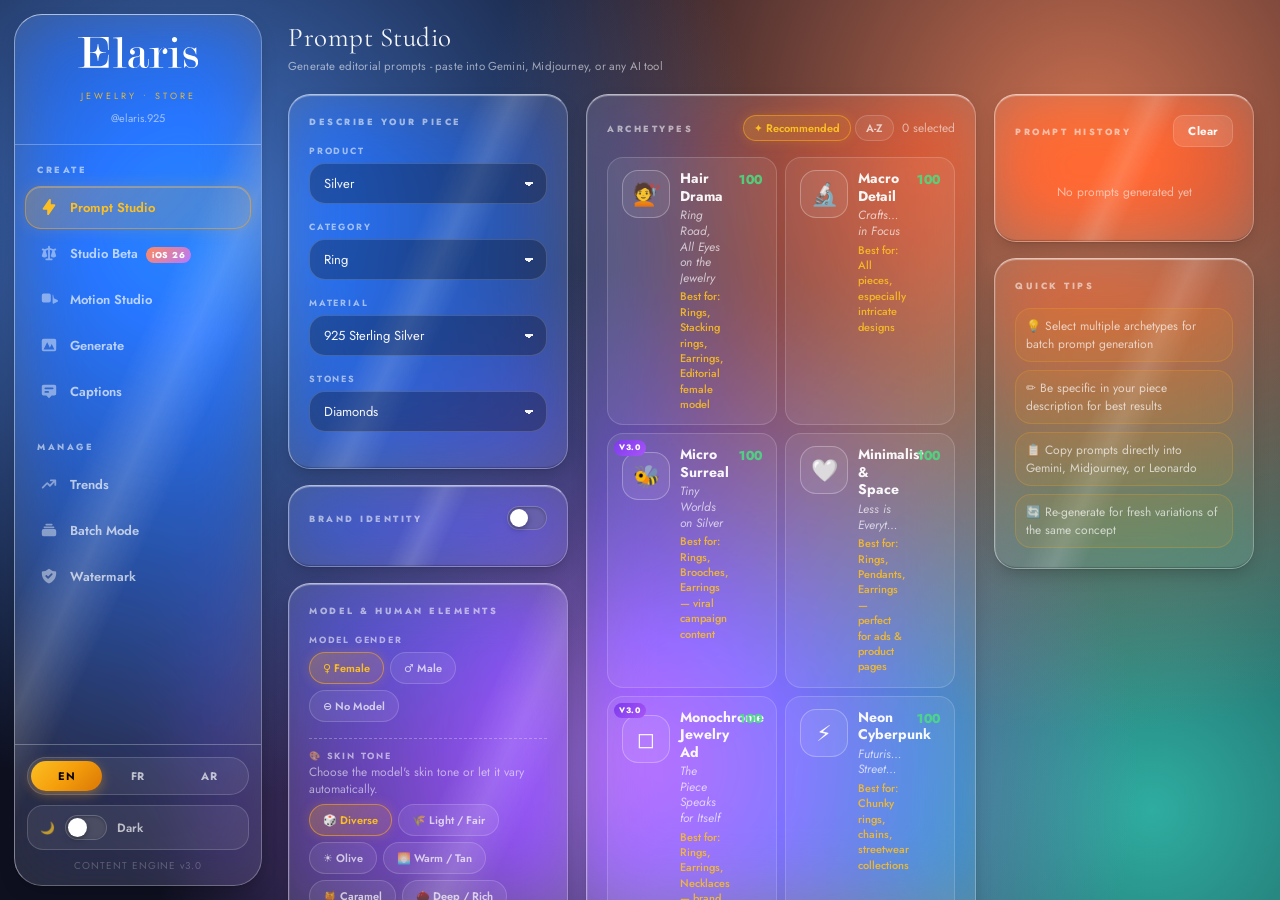
==== index.html @ e1d61c68 "Fix shadow bleed from the parked mobile drawer; tone down the lens Reported: with the mobile nav clo" ====
<!DOCTYPE html>
<html lang="en">
<head>
    <meta charset="UTF-8">
    <meta name="viewport" content="width=device-width, initial-scale=1.0">
    <title>Elaris Content Engine — @elaris.925</title>
    <meta name="description" content="Instagram content studio for Elaris Jewelry Store — transform raw photos into branded posts">
    <meta name="theme-color" content="#0e1020">
    <meta name="apple-mobile-web-app-capable" content="yes">
    <meta name="apple-mobile-web-app-status-bar-style" content="black-translucent">
    <meta name="apple-mobile-web-app-title" content="Elaris">
    <link rel="manifest" href="manifest.json">
    <link rel="icon" type="image/png" sizes="192x192" href="icons/icon-192.png">
    <link rel="apple-touch-icon" sizes="180x180" href="icons/icon-180.png">
    <link rel="preconnect" href="https://fonts.googleapis.com">
    <link rel="preconnect" href="https://fonts.gstatic.com" crossorigin>
    <link href="https://fonts.googleapis.com/css2?family=Cormorant+Garamond:ital,wght@0,300;0,400;0,500;1,300;1,400&family=Jost:wght@200;300;400;500&family=DM+Mono:wght@300;400&display=swap" rel="stylesheet">
    <link rel="stylesheet" href="css/styles.css?v=21">
    <link rel="stylesheet" href="css/beta.css?v=10">
    <link rel="stylesheet" href="css/ios26.css?v=11">
    <link rel="stylesheet" href="css/rtl.css?v=1">
</head>
<body>
    <!-- ═══ Background Ambience ═══ -->
    <div class="bg-ambience" aria-hidden="true">
        <div class="glow glow-1"></div>
        <div class="glow glow-2"></div>
    </div>

    <!-- Mobile hamburger -->
    <button id="mobile-menu-btn" class="mobile-menu-btn" aria-label="Open menu">
        <span></span><span></span><span></span>
    </button>
    <div id="sidebar-overlay" class="sidebar-overlay"></div>

    <!-- ═══ Sidebar Navigation ═══ -->
    <nav id="sidebar" class="sidebar">
        <div class="sidebar-brand">
            <div class="brand-name">

<img src="Elaris Jewelry Logo/Elaris Lite White.svg" class="brand-logo-img dark-mode-logo" alt="Elaris Logo">
<img src="Elaris Jewelry Logo/Elaris Lite Black.svg" class="brand-logo-img light-mode-logo" alt="Elaris Logo">

</div>
            <div class="brand-tagline">Jewelry • Store</div>
            <div class="brand-handle">@elaris.925</div>
        </div>

        <div class="i26-nav-scroll">
        <div class="nav-section">
            <span class="nav-section-label" data-i18n="nav_create">Create</span>
            <a href="#promptstudio" class="nav-item active" data-page="promptstudio">
                <svg class="nav-icon" viewBox="0 0 20 20" fill="currentColor"><path fill-rule="evenodd" d="M11.3 1.046A1 1 0 0112 2v5h4a1 1 0 01.82 1.573l-7 10A1 1 0 018 18v-5H4a1 1 0 01-.82-1.573l7-10a1 1 0 011.12-.38z" clip-rule="evenodd"/></svg>
                <span data-i18n="nav_promptstudio">Prompt Studio</span>
            </a>
            <a href="#promptstudiobeta" class="nav-item" data-page="promptstudiobeta" style="position:relative">
                <svg class="nav-icon" viewBox="0 0 20 20" fill="currentColor"><path fill-rule="evenodd" d="M10 2a1 1 0 011 1v1.323l3.954 1.582 1.599-.8a1 1 0 01.894 1.79l-1.233.616 1.738 5.42a1 1 0 01-.285 1.05A3.989 3.989 0 0115 15a3.989 3.989 0 01-2.667-1.019 1 1 0 01-.285-1.05l1.715-5.349L11 6.477V16h2a1 1 0 110 2H7a1 1 0 110-2h2V6.477L6.237 7.582l1.715 5.349a1 1 0 01-.285 1.05A3.989 3.989 0 015 15a3.989 3.989 0 01-2.667-1.019 1 1 0 01-.285-1.05l1.738-5.42-1.233-.617a1 1 0 01.894-1.788l1.599.799L9 4.323V3a1 1 0 011-1z" clip-rule="evenodd"/></svg>
                <span><span data-i18n="nav_promptstudiobeta">Studio Beta</span> <span style="font-size:8.5px;padding:2px 6px;border-radius:999px;background:linear-gradient(135deg,#ff8a5c,#b478ff);color:#fff;font-weight:800;letter-spacing:0.5px;margin-left:4px">iOS 26</span></span>
            </a>
            <a href="#motionstudio" class="nav-item" data-page="motionstudio">
                <svg class="nav-icon" viewBox="0 0 20 20" fill="currentColor"><path d="M2 6a2 2 0 012-2h6a2 2 0 012 2v6a2 2 0 01-2 2H4a2 2 0 01-2-2V6zm12.553-1.106A1 1 0 0014 5.882v8.236a1 1 0 001.447.894l4-2a1 1 0 000-1.789l-4-2.118z"/></svg>
                <span data-i18n="nav_motionstudio">Motion Studio</span>
            </a>
            <a href="#generate" class="nav-item" data-page="generate">
                <svg class="nav-icon" viewBox="0 0 20 20" fill="currentColor"><path d="M4 3a2 2 0 00-2 2v10a2 2 0 002 2h12a2 2 0 002-2V5a2 2 0 00-2-2H4zm12 12H4l4-8 3 6 2-4 3 6z"/></svg>
                <span data-i18n="nav_generate">Generate</span>
            </a>
            <a href="#captions" class="nav-item" data-page="captions">
                <svg class="nav-icon" viewBox="0 0 20 20" fill="currentColor"><path fill-rule="evenodd" d="M18 13V5a2 2 0 00-2-2H4a2 2 0 00-2 2v8a2 2 0 002 2h3l3 3 3-3h3a2 2 0 002-2zM5 7a1 1 0 011-1h8a1 1 0 110 2H6a1 1 0 01-1-1zm1 3a1 1 0 100 2h3a1 1 0 100-2H6z" clip-rule="evenodd"/></svg>
                <span data-i18n="nav_captions">Captions</span>
            </a>
        </div>

        <div class="nav-section">
            <span class="nav-section-label" data-i18n="nav_manage">Manage</span>
            <a href="#trends" class="nav-item" data-page="trends">
                <svg class="nav-icon" viewBox="0 0 20 20" fill="currentColor"><path fill-rule="evenodd" d="M12 7a1 1 0 110-2h5a1 1 0 011 1v5a1 1 0 11-2 0V8.414l-4.293 4.293a1 1 0 01-1.414 0L8 10.414l-4.293 4.293a1 1 0 01-1.414-1.414l5-5a1 1 0 011.414 0L11 10.586 14.586 7H12z" clip-rule="evenodd"/></svg>
                <span data-i18n="nav_trends">Trends</span>
            </a>
            <a href="#batch" class="nav-item" data-page="batch">
                <svg class="nav-icon" viewBox="0 0 20 20" fill="currentColor"><path d="M7 3a1 1 0 000 2h6a1 1 0 100-2H7zM4 7a1 1 0 011-1h10a1 1 0 110 2H5a1 1 0 01-1-1zm-2 4a2 2 0 012-2h12a2 2 0 012 2v4a2 2 0 01-2 2H4a2 2 0 01-2-2v-4z"/></svg>
                <span data-i18n="nav_batch">Batch Mode</span>
            </a>
            <a href="#watermark" class="nav-item" data-page="watermark">
                <svg class="nav-icon" viewBox="0 0 20 20" fill="currentColor"><path fill-rule="evenodd" d="M2.166 4.999A11.954 11.954 0 0010 1.944 11.954 11.954 0 0017.834 5c.11.65.166 1.32.166 2.001 0 5.225-3.34 9.67-8 11.317C5.34 16.67 2 12.225 2 7c0-.682.057-1.35.166-2.001zm11.541 3.708a1 1 0 00-1.414-1.414L9 10.586 7.707 9.293a1 1 0 00-1.414 1.414l2 2a1 1 0 001.414 0l4-4z" clip-rule="evenodd"/></svg>
                <span data-i18n="nav_watermark">Watermark</span>
            </a>
        </div>
        </div>

        <div class="nav-bottom">
            <div class="lang-switcher">
                <button class="lang-btn active" onclick="setLang('en', this)">EN</button>
                <button class="lang-btn" onclick="setLang('fr', this)">FR</button>
                <button class="lang-btn" onclick="setLang('ar', this)">AR</button>
            </div>
            <button class="theme-toggle" id="theme-toggle" aria-label="Toggle light/dark mode">
                <span id="theme-icon">🌙</span>
                <div class="theme-toggle-track"></div>
                <span id="theme-label" data-i18n="theme_dark">Dark</span>
            </button>
            <div style="text-align:center;opacity:0.25;font-size:10px;letter-spacing:1px;font-family:var(--font-label);margin-top:8px">
                CONTENT ENGINE v3.0
            </div>
        </div>
    </nav>

    <!-- ═══ Main Content ═══ -->
    <main id="main-content" class="main-content">
        <div id="page-container" class="page-container">
            <div class="page-loading">
                <div class="spinner"></div>
                <p data-i18n="app_loading">Loading…</p>
            </div>
        </div>
        <div id="generate" class="page" style="display:none;"></div>
    </main>

    <!-- ═══ Toast Container ═══ -->
    <div id="toast-container" class="toast-container"></div>

    <!-- ═══ Hidden file input ═══ -->
    <input type="file" id="file-input" accept="image/*" multiple style="display:none">

    <!-- ═══ Scripts ═══ -->
    <script src="js/i18n.js?v=11"></script>
    <script src="js/captions.js?v=4"></script>
    <script src="js/export.js?v=3"></script>
    <script src="js/prompt-studio.js?v=65"></script>
    <script src="js/prompt-studio-beta.js?v=16"></script>
    <script src="js/motion-studio.js?v=1"></script>
    <script src="js/generate.js?v=4"></script>
    <script src="js/watermark.js?v=3"></script>
    <script src="js/batch.js?v=1"></script>
    <script src="js/app.js?v=7"></script>

    <!-- PWA: Service Worker Registration + Install Prompt -->
    <script src="js/ios26.js?v=2"></script>
    <script src="js/pwa.js?v=1"></script>

    <style>
        @keyframes slideUp {
            from { opacity: 0; transform: translateX(-50%) translateY(30px); }
            to   { opacity: 1; transform: translateX(-50%) translateY(0); }
        }
    </style>
</body>
</html>
---- css/styles.css ----
/* ═══════════════════════════════════════════════════════════════
   Elaris Content Engine — Design System
   @elaris.925 • Heritage meets Modern Luxury
   ═══════════════════════════════════════════════════════════════ */

/* ── Brand Palette ─────────────────────────────────────────── */
:root {
    --elaris-light: #EEEEEE;
    --warm-sand: #EEE6D3;
    --elaris-black: #171717;
    --atlas-cedar: #36442D;
    --olive-mist: #59704A;
    --night-slate: #35394D;
    --sterling: #C0C0C0;
    --moroccan-bronze: #A67C52;

    --bg-primary: #0e0e0e;
    --bg-secondary: #1a1a1a;
    --bg-tertiary: #242424;
    --bg-card: rgba(26, 26, 26, 0.85);
    --bg-hover: rgba(255, 255, 255, 0.04);
    --bg-input: rgba(0, 0, 0, 0.4);

    --text-primary: #f0ece6;
    --text-secondary: #a8a29e;
    --text-muted: #6b6560;
    --text-accent: var(--moroccan-bronze);

    --accent: var(--moroccan-bronze);
    --accent-hover: #c4935f;
    --accent-subtle: rgba(166, 124, 82, 0.12);
    --accent-glow: rgba(166, 124, 82, 0.25);

    --success: #4ade80;
    --success-subtle: rgba(74, 222, 128, 0.1);
    --warning: #fbbf24;
    --danger: #f87171;

    --border: rgba(255, 255, 255, 0.06);
    --border-hover: rgba(255, 255, 255, 0.12);

    --radius-sm: 6px;
    --radius-md: 10px;
    --radius-lg: 14px;
    --radius-xl: 20px;

    --shadow-sm: 0 1px 3px rgba(0,0,0,0.5);
    --shadow-md: 0 8px 32px rgba(0,0,0,0.4);
    --shadow-lg: 0 20px 50px rgba(0,0,0,0.5);

    --font-display: 'Cormorant Garamond', Georgia, serif;
    --font-ui: 'Jost', system-ui, sans-serif;
    --font-mono: 'DM Mono', 'Courier New', monospace;
    --font-label: 'Jost', system-ui, sans-serif;
    --font-body: 'Jost', system-ui, sans-serif;

    --sidebar-w: 240px;
    --transition: 0.2s cubic-bezier(0.4, 0, 0.2, 1);
}

/* ── Light Mode ───────────────────────────────────────────── */
[data-theme="light"] {
    --bg-primary: #f5f2ee;
    --bg-secondary: #ffffff;
    --bg-tertiary: #ebe7e1;
    --bg-card: rgba(255, 255, 255, 0.92);
    --bg-hover: rgba(0, 0, 0, 0.03);
    --bg-input: rgba(0, 0, 0, 0.04);

    --text-primary: #1a1714;
    --text-secondary: #5a534d;
    --text-muted: #8a847e;
    --text-accent: #8a6535;

    --accent: #8a6535;
    --accent-hover: #a07840;
    --accent-subtle: rgba(138, 101, 53, 0.1);
    --accent-glow: rgba(138, 101, 53, 0.2);

    --border: rgba(0, 0, 0, 0.1);
    --border-hover: rgba(0, 0, 0, 0.18);

    --shadow-sm: 0 1px 3px rgba(0,0,0,0.06);
    --shadow-md: 0 8px 32px rgba(0,0,0,0.06);
    --shadow-lg: 0 20px 50px rgba(0,0,0,0.08);
}
[data-theme="light"] .sidebar {
    background: rgba(255, 255, 255, 0.94);
    border-right-color: rgba(0,0,0,0.08);
}
[data-theme="light"] .bg-ambience .glow { opacity: 0.1; }
[data-theme="light"] .btn-primary { color: #fff; }
[data-theme="light"] .nav-item.active {
    background: linear-gradient(135deg, rgba(138,101,53,0.12), rgba(138,101,53,0.06));
    border-color: rgba(138,101,53,0.15);
}
[data-theme="light"] .preview-canvas-container,
[data-theme="light"] .enhance-compare {
    background: repeating-conic-gradient(#eee 0% 25%, #fff 0% 50%) 0 0 / 16px 16px;
}
[data-theme="light"] .toast-success { background: rgba(220,252,231,0.95); border-color: rgba(22,163,74,0.25); color: #15803d; }
[data-theme="light"] .toast-error { background: rgba(254,226,226,0.95); border-color: rgba(239,68,68,0.25); color: #dc2626; }
[data-theme="light"] .toast-info { background: rgba(255,247,237,0.95); border-color: rgba(138,101,53,0.25); color: #8a6535; }
[data-theme="light"] .ps-arch-card { background: rgba(0,0,0,0.015); }
[data-theme="light"] .ps-arch-card:hover { background: rgba(0,0,0,0.04); }
[data-theme="light"] .ps-arch-card.active { background: rgba(138,101,53,0.08); }
[data-theme="light"] .ps-prompt-block { background: #fff; }
[data-theme="light"] .ps-prompt-header { background: rgba(138,101,53,0.04); }
[data-theme="light"] code { background: rgba(0,0,0,0.05); }
[data-theme="light"] ::-webkit-scrollbar-thumb { background: rgba(0,0,0,0.1); }
[data-theme="light"] ::-webkit-scrollbar-thumb:hover { background: rgba(0,0,0,0.2); }
[data-theme="light"] .form-select { background: #fff; border-color: rgba(0,0,0,0.12); }

/* ── Reset ─────────────────────────────────────────────────── */
*, *::before, *::after { box-sizing: border-box; margin: 0; padding: 0; }

html, body {
    height: 100%;
    font-family: var(--font-body);
    font-size: 14px;
    color: var(--text-primary);
    background: var(--bg-primary);
    -webkit-font-smoothing: antialiased;
    overflow: hidden;
}

a { color: inherit; text-decoration: none; }
button { cursor: pointer; font-family: inherit; border: none; background: none; }
input, select, textarea { font-family: inherit; font-size: inherit; }

/* ── Background Ambience ───────────────────────────────────── */
.bg-ambience {
    position: fixed; inset: 0;
    pointer-events: none; z-index: 0;
    overflow: hidden;
}
.bg-ambience .glow {
    position: absolute;
    border-radius: 50%;
    filter: blur(120px);
    opacity: 0.4;
    animation: glowFloat 25s ease-in-out infinite;
}
.bg-ambience .glow-1 {
    width: 500px; height: 500px;
    background: radial-gradient(circle, rgba(166,124,82,0.3) 0%, transparent 70%);
    top: -15%; right: 10%;
}
.bg-ambience .glow-2 {
    width: 400px; height: 400px;
    background: radial-gradient(circle, rgba(54,68,45,0.25) 0%, transparent 70%);
    bottom: -10%; left: -5%;
    animation-delay: -10s;
}
@keyframes glowFloat {
    0%, 100% { transform: translate(0, 0) scale(1); }
    50% { transform: translate(20px, -15px) scale(1.08); }
}

/* ── Layout ────────────────────────────────────────────────── */
body { display: flex; }

.sidebar {
    width: var(--sidebar-w);
    height: 100vh;
    background: rgba(14, 14, 14, 0.9);
    backdrop-filter: blur(30px);
    border-right: 1px solid var(--border);
    display: flex;
    flex-direction: column;
    flex-shrink: 0;
    z-index: 10;
}

.main-content {
    flex: 1;
    height: 100vh;
    overflow-y: auto;
    position: relative;
    z-index: 1;
}

.page-container {
    max-width: 1600px;
    margin: 0 auto;
    padding: 28px 32px;
    animation: fadeIn 0.3s ease;
}

@keyframes fadeIn {
    from { opacity: 0; transform: translateY(10px); }
    to { opacity: 1; transform: translateY(0); }
}

/* ── Sidebar Brand ─────────────────────────────────────────── */
.sidebar-brand {
    padding: 24px 20px;
    border-bottom: 1px solid var(--border);
    text-align: center;
}

.brand-name {
    margin-bottom: 6px;
    display: flex;
    justify-content: center;
}

.brand-logo-svg {
    width: 120px;
    height: auto;
    color: var(--text-primary);
}

.brand-tagline {
    font-family: var(--font-label);
    font-size: 9px;
    letter-spacing: 3px;
    text-transform: uppercase;
    color: var(--moroccan-bronze);
    margin-top: 4px;
}

.brand-handle {
    font-family: var(--font-body);
    font-size: 11px;
    color: var(--text-muted);
    margin-top: 8px;
}

/* ── Sidebar Nav ───────────────────────────────────────────── */
.nav-section {
    padding: 16px 12px 8px;
}
.nav-section-label {
    display: block;
    padding: 4px 12px 10px;
    font-family: var(--font-label);
    font-size: 9px;
    font-weight: 600;
    letter-spacing: 2px;
    color: var(--text-muted);
    text-transform: uppercase;
}

.nav-item {
    display: flex;
    align-items: center;
    gap: 12px;
    padding: 11px 16px;
    border-radius: var(--radius-md);
    color: var(--text-secondary);
    font-size: 13px;
    font-weight: 500;
    margin-bottom: 2px;
    transition: all var(--transition);
}
.nav-item:hover {
    background: var(--bg-hover);
    color: var(--text-primary);
}
.nav-item.active {
    background: linear-gradient(135deg, rgba(166,124,82,0.2), rgba(166,124,82,0.08));
    color: var(--moroccan-bronze);
    border: 1px solid rgba(166,124,82,0.15);
}
.nav-icon {
    width: 18px; height: 18px;
    flex-shrink: 0;
    opacity: 0.6;
}
.nav-item:hover .nav-icon,
.nav-item.active .nav-icon { opacity: 1; }

.nav-bottom {
    margin-top: auto;
    padding: 12px;
    border-top: 1px solid var(--border);
}

/* ── Language Switcher ── */
.lang-switcher {
    display: flex;
    background: var(--bg-tertiary);
    border: 1px solid var(--border);
    border-radius: var(--radius-sm);
    padding: 3px;
    margin-bottom: 12px;
    gap: 2px;
}
.lang-btn {
    flex: 1;
    background: transparent;
    border: none;
    color: var(--text-secondary);
    font-size: 11px;
    font-weight: 700;
    padding: 6px 0;
    border-radius: 4px;
    cursor: pointer;
    transition: all var(--transition);
}
.lang-btn.active {
    background: var(--moroccan-bronze);
    color: #000;
    box-shadow: 0 2px 4px rgba(0,0,0,0.2);
}
.lang-btn:hover:not(.active) {
    color: var(--text-primary);
    background: rgba(255,255,255,0.05);
}

/* ── Page Header ───────────────────────────────────────────── */
.page-header {
    margin-bottom: 24px;
}
.page-title {
    font-family: var(--font-display);
    font-size: 22px;
    font-weight: 700;
    margin-bottom: 4px;
}
.page-subtitle {
    font-size: 13px;
    color: var(--text-secondary);
}

/* ── Mobile Menu Button (hamburger) ────────────────────────── */
.mobile-menu-btn {
    display: none; /* hidden on desktop, shown via media query on mobile */
    position: fixed;
    top: 12px;
    left: 12px;
    z-index: 200;
    width: 44px;
    height: 44px;
    border-radius: var(--radius-md);
    background: var(--bg-secondary);
    border: 1px solid var(--border);
    flex-direction: column;
    align-items: center;
    justify-content: center;
    gap: 5px;
    cursor: pointer;
    transition: all var(--transition);
    padding: 0;
    box-shadow: var(--shadow-sm);
}
.mobile-menu-btn:hover {
    background: var(--bg-tertiary);
    border-color: var(--moroccan-bronze);
}
.mobile-menu-btn span {
    display: block;
    width: 20px;
    height: 2px;
    background: var(--text-primary);
    border-radius: 2px;
    transition: all 0.3s ease;
}
/* Animate to X when open — JS toggles .active on button */
.mobile-menu-btn.active span:nth-child(1) {
    transform: translateY(7px) rotate(45deg);
}
.mobile-menu-btn.active span:nth-child(2) {
    opacity: 0;
}
.mobile-menu-btn.active span:nth-child(3) {
    transform: translateY(-7px) rotate(-45deg);
}

/* Sidebar overlay for mobile */
.sidebar-overlay {
    display: none;
    position: fixed;
    inset: 0;
    background: rgba(0,0,0,0.6);
    z-index: 90;
    backdrop-filter: blur(2px);
}
.sidebar-overlay.active { display: block; }

/* ── Cards ─────────────────────────────────────────────────── */
.card {
    background: var(--bg-card);
    backdrop-filter: blur(20px);
    border: 1px solid var(--border);
    border-radius: var(--radius-lg);
    padding: 20px;
    transition: all var(--transition);
}
.card:hover {
    border-color: var(--border-hover);
}
.card-header {
    display: flex;
    align-items: center;
    justify-content: space-between;
    margin-bottom: 16px;
}
.card-title {
    font-size: 13px;
    font-weight: 600;
    text-transform: uppercase;
    letter-spacing: 0.5px;
    color: var(--text-secondary);
}

/* ── Buttons ───────────────────────────────────────────────── */
.btn {
    display: inline-flex;
    align-items: center;
    justify-content: center;
    gap: 8px;
    padding: 10px 20px;
    border-radius: var(--radius-md);
    font-size: 13px;
    font-weight: 600;
    border: 1px solid transparent;
    transition: all var(--transition);
    white-space: nowrap;
}
.btn-primary {
    background: linear-gradient(135deg, var(--moroccan-bronze), #c4935f);
    color: #0e0e0e;
}
.btn-primary:hover {
    box-shadow: 0 4px 20px var(--accent-glow);
    transform: translateY(-1px);
}
.btn-secondary {
    background: rgba(255,255,255,0.04);
    color: var(--text-secondary);
    border-color: var(--border);
}
.btn-secondary:hover {
    background: rgba(255,255,255,0.08);
    color: var(--text-primary);
}
.btn-accent {
    background: linear-gradient(135deg, var(--moroccan-bronze), #c4935f);
    color: #fff;
    border-color: transparent;
    font-weight: 600;
}
.btn-accent:hover {
    background: linear-gradient(135deg, #c4935f, var(--moroccan-bronze));
    box-shadow: 0 0 12px rgba(166,124,82,0.4);
    transform: translateY(-1px);
}
.btn-sm { padding: 7px 14px; font-size: 12px; }
.btn-lg { padding: 13px 28px; font-size: 15px; }
.btn:disabled { opacity: 0.3; cursor: not-allowed; transform: none !important; }

.btn-icon {
    width: 36px; height: 36px;
    padding: 0;
    border-radius: var(--radius-md);
    background: rgba(255,255,255,0.04);
    border: 1px solid var(--border);
    color: var(--text-secondary);
    display: flex; align-items: center; justify-content: center;
}
.btn-icon:hover {
    background: rgba(255,255,255,0.08);
    color: var(--text-primary);
}

/* ── Form Controls ─────────────────────────────────────────── */
.form-group { margin-bottom: 16px; }
.form-label {
    display: block;
    font-family: var(--font-label);
    font-size: 10px;
    font-weight: 600;
    letter-spacing: 1px;
    text-transform: uppercase;
    color: var(--text-muted);
    margin-bottom: 6px;
}
.form-input, .form-select, .form-textarea {
    width: 100%;
    padding: 9px 12px;
    background: var(--bg-input);
    border: 1px solid var(--border);
    border-radius: var(--radius-sm);
    color: var(--text-primary);
    font-size: 13px;
    transition: border-color var(--transition);
}
.form-input:focus, .form-select:focus, .form-textarea:focus {
    outline: none;
    border-color: var(--moroccan-bronze);
    box-shadow: 0 0 0 3px var(--accent-subtle);
}
.form-textarea { resize: vertical; min-height: 80px; }

/* ── Range Slider ──────────────────────────────────────────── */
.range-slider {
    -webkit-appearance: none;
    width: 100%;
    height: 4px;
    background: var(--bg-tertiary);
    border-radius: 99px;
    outline: none;
}
.range-slider::-webkit-slider-thumb {
    -webkit-appearance: none;
    width: 16px; height: 16px;
    background: var(--moroccan-bronze);
    border-radius: 50%;
    cursor: pointer;
    box-shadow: 0 2px 6px rgba(0,0,0,0.4);
}

/* ── Composer Layout ───────────────────────────────────────── */
.composer-layout {
    display: grid;
    grid-template-columns: 260px 1fr 300px;
    gap: 20px;
    min-height: calc(100vh - 120px);
}

.composer-sidebar {
    display: flex;
    flex-direction: column;
    gap: 16px;
}

.composer-preview {
    display: flex;
    flex-direction: column;
    align-items: center;
    gap: 16px;
}

.composer-settings {
    display: flex;
    flex-direction: column;
    gap: 16px;
    overflow-y: auto;
    max-height: calc(100vh - 120px);
    padding-right: 4px;
}

/* ── Upload Zone ───────────────────────────────────────────── */
.upload-zone {
    border: 2px dashed rgba(166, 124, 82, 0.25);
    border-radius: var(--radius-lg);
    padding: 28px 16px;
    text-align: center;
    cursor: pointer;
    transition: all var(--transition);
    background: rgba(166, 124, 82, 0.03);
}
.upload-zone:hover,
.upload-zone.dragover {
    border-color: var(--moroccan-bronze);
    background: rgba(166, 124, 82, 0.08);
}
.upload-zone-icon {
    font-size: 32px;
    margin-bottom: 8px;
    opacity: 0.5;
}
.upload-zone-text {
    font-size: 12px;
    color: var(--text-muted);
    line-height: 1.6;
}
.upload-zone-text strong {
    color: var(--moroccan-bronze);
}

/* ── Photo Library ─────────────────────────────────────────── */
.photo-library {
    display: grid;
    grid-template-columns: repeat(3, 1fr);
    gap: 6px;
}
.photo-thumb {
    aspect-ratio: 1;
    border-radius: var(--radius-sm);
    overflow: hidden;
    cursor: pointer;
    border: 2px solid transparent;
    transition: all var(--transition);
    position: relative;
}
.photo-thumb img {
    width: 100%; height: 100%;
    object-fit: cover;
}
.photo-thumb:hover {
    border-color: var(--moroccan-bronze);
    transform: scale(1.05);
}
.photo-thumb.active {
    border-color: var(--moroccan-bronze);
    box-shadow: 0 0 0 2px var(--accent-subtle);
}
.photo-thumb .remove-btn {
    position: absolute; top: 2px; right: 2px;
    width: 18px; height: 18px;
    border-radius: 50%;
    background: rgba(0,0,0,0.7);
    color: white;
    font-size: 10px;
    display: none;
    align-items: center; justify-content: center;
}
.photo-thumb:hover .remove-btn { display: flex; }

/* ── Canvas Preview ────────────────────────────────────────── */
.preview-wrapper {
    position: relative;
    width: 100%;
    max-width: 520px;
}
.preview-canvas-container {
    position: relative;
    width: 100%;
    background: repeating-conic-gradient(#1a1a1a 0% 25%, #222 0% 50%) 0 0 / 16px 16px;
    border-radius: var(--radius-lg);
    overflow: hidden;
    border: 1px solid var(--border);
    box-shadow: var(--shadow-lg);
}
.preview-canvas-container canvas {
    display: block;
    width: 100%;
    height: auto;
}

.format-tabs {
    display: flex;
    gap: 4px;
    background: var(--bg-secondary);
    border-radius: var(--radius-md);
    padding: 3px;
}
.format-tab {
    padding: 7px 16px;
    border-radius: var(--radius-sm);
    font-size: 12px;
    font-weight: 600;
    color: var(--text-muted);
    transition: all var(--transition);
}
.format-tab:hover { color: var(--text-secondary); }
.format-tab.active {
    background: var(--bg-tertiary);
    color: var(--text-primary);
}

/* ── Template Grid ─────────────────────────────────────────── */
.template-grid {
    display: grid;
    grid-template-columns: repeat(2, 1fr);
    gap: 8px;
}
.template-card {
    aspect-ratio: 1;
    border-radius: var(--radius-md);
    border: 2px solid var(--border);
    overflow: hidden;
    cursor: pointer;
    transition: all var(--transition);
    position: relative;
}
.template-card:hover {
    border-color: var(--border-hover);
    transform: translateY(-2px);
}
.template-card.active {
    border-color: var(--moroccan-bronze);
    box-shadow: 0 0 12px var(--accent-glow);
}
.template-card-preview {
    width: 100%; height: 100%;
    display: flex; align-items: center; justify-content: center;
    font-size: 11px;
    font-weight: 600;
    color: rgba(255,255,255,0.7);
    text-transform: uppercase;
    letter-spacing: 1px;
}
.template-card-name {
    position: absolute;
    bottom: 0; left: 0; right: 0;
    padding: 6px 8px;
    font-size: 10px;
    font-weight: 600;
    color: white;
    background: linear-gradient(transparent, rgba(0,0,0,0.8));
    text-transform: uppercase;
    letter-spacing: 0.5px;
}

/* ── Caption Editor ────────────────────────────────────────── */
.caption-editor {
    position: relative;
}
.caption-textarea {
    width: 100%;
    min-height: 120px;
    padding: 12px;
    background: var(--bg-input);
    border: 1px solid var(--border);
    border-radius: var(--radius-md);
    color: var(--text-primary);
    font-size: 13px;
    line-height: 1.6;
    resize: vertical;
}
.caption-textarea:focus {
    outline: none;
    border-color: var(--moroccan-bronze);
}
.caption-char-count {
    position: absolute;
    bottom: 8px; right: 12px;
    font-size: 10px;
    color: var(--text-muted);
    font-family: var(--font-label);
}

.hashtag-block {
    display: flex;
    flex-wrap: wrap;
    gap: 4px;
    padding: 10px;
    background: var(--bg-input);
    border: 1px solid var(--border);
    border-radius: var(--radius-md);
    max-height: 100px;
    overflow-y: auto;
}
.hashtag-pill {
    padding: 3px 8px;
    border-radius: 99px;
    font-size: 11px;
    background: var(--accent-subtle);
    color: var(--moroccan-bronze);
    font-weight: 500;
}

/* ── Action Bar ────────────────────────────────────────────── */
.action-bar {
    display: flex;
    gap: 8px;
    padding: 12px 0;
}

/* ── Toast Notifications ───────────────────────────────────── */
.toast-container {
    position: fixed;
    bottom: 24px; right: 24px;
    z-index: 9999;
    display: flex;
    flex-direction: column-reverse;
    gap: 8px;
}
.toast {
    padding: 12px 20px;
    border-radius: var(--radius-md);
    font-size: 13px;
    font-weight: 500;
    box-shadow: var(--shadow-lg);
    border: 1px solid;
    backdrop-filter: blur(20px);
    animation: toastIn 0.3s ease, toastOut 0.3s ease 3s forwards;
}
.toast-success { background: rgba(13,40,24,0.9); border-color: rgba(74,222,128,0.2); color: var(--success); }
.toast-error { background: rgba(45,18,21,0.9); border-color: rgba(248,113,113,0.2); color: var(--danger); }
.toast-info { background: rgba(20,16,12,0.9); border-color: rgba(166,124,82,0.2); color: var(--moroccan-bronze); }

@keyframes toastIn { from { opacity: 0; transform: translateY(12px); } to { opacity: 1; transform: translateY(0); } }
@keyframes toastOut { to { opacity: 0; transform: translateY(-8px); } }

/* ── Spinner ───────────────────────────────────────────────── */
.spinner {
    width: 28px; height: 28px;
    border: 3px solid var(--border);
    border-top-color: var(--moroccan-bronze);
    border-radius: 50%;
    animation: spin 0.7s linear infinite;
}
@keyframes spin { to { transform: rotate(360deg); } }

.page-loading {
    display: flex; flex-direction: column;
    align-items: center; justify-content: center;
    height: 60vh; gap: 16px;
    color: var(--text-muted);
}

/* ── Empty State ───────────────────────────────────────────── */
.empty-state {
    text-align: center;
    padding: 40px 24px;
    color: var(--text-muted);
}
.empty-state h3 {
    font-family: var(--font-display);
    font-size: 16px;
    color: var(--text-secondary);
    margin-bottom: 6px;
}

/* ── Template Browser (Templates Page) ─────────────────────── */
.templates-browser {
    display: grid;
    grid-template-columns: repeat(auto-fill, minmax(240px, 1fr));
    gap: 16px;
}
.template-browse-card {
    background: var(--bg-card);
    border: 1px solid var(--border);
    border-radius: var(--radius-lg);
    overflow: hidden;
    cursor: pointer;
    transition: all var(--transition);
}
.template-browse-card:hover {
    border-color: var(--moroccan-bronze);
    transform: translateY(-3px);
    box-shadow: var(--shadow-md);
}
.template-browse-preview {
    aspect-ratio: 1;
    display: flex; align-items: center; justify-content: center;
}
.template-browse-info {
    padding: 12px;
    border-top: 1px solid var(--border);
}
.template-browse-name {
    font-size: 13px; font-weight: 600;
    margin-bottom: 4px;
}
.template-browse-category {
    font-size: 11px;
    color: var(--text-muted);
}

/* ── Caption Studio (Captions Page) ────────────────────────── */
.caption-studio-layout {
    display: grid;
    grid-template-columns: 1fr 1fr;
    gap: 20px;
}

.voice-selector {
    display: flex; gap: 6px;
}
.voice-btn {
    padding: 8px 14px;
    border-radius: var(--radius-md);
    font-size: 12px;
    font-weight: 600;
    background: var(--bg-secondary);
    color: var(--text-secondary);
    border: 1px solid var(--border);
    transition: all var(--transition);
}
.voice-btn:hover { color: var(--text-primary); }
.voice-btn.active {
    background: var(--accent-subtle);
    color: var(--moroccan-bronze);
    border-color: rgba(166,124,82,0.2);
}

/* ── Batch Mode ────────────────────────────────────────────── */
.batch-grid {
    display: grid;
    grid-template-columns: repeat(auto-fill, minmax(200px, 1fr));
    gap: 12px;
}
.batch-item {
    background: var(--bg-card);
    border: 1px solid var(--border);
    border-radius: var(--radius-md);
    overflow: hidden;
    position: relative;
}
.batch-item-preview {
    aspect-ratio: 1;
    overflow: hidden;
}
.batch-item-preview img {
    width: 100%; height: 100%;
    object-fit: cover;
}
.batch-item-status {
    padding: 8px 10px;
    font-size: 11px;
    border-top: 1px solid var(--border);
    display: flex; justify-content: space-between;
}


/* ── Global Smooth Scroll ───────────────────────────────────── */
html {
    scroll-behavior: smooth;
}
/* Firefox smooth scrolling */
* {
    scrollbar-width: thin;
    scrollbar-color: rgba(166,124,82,0.35) transparent;
}

/* ── Scrollbar (WebKit) ─────────────────────────────────────── */
::-webkit-scrollbar { width: 5px; height: 5px; }
::-webkit-scrollbar-track { background: transparent; }
::-webkit-scrollbar-thumb {
    background: rgba(166,124,82,0.25);
    border-radius: 99px;
    transition: background 0.25s ease;
}
::-webkit-scrollbar-thumb:hover { background: rgba(166,124,82,0.55); }

/* Smooth scroll momentum on scrollable sections */
.ps-arch-area,
.ps-layout,
.ps-right,
.ps-left,
.ps-history-list,
.card,
.page-content,
main {
    -webkit-overflow-scrolling: touch;
    scroll-behavior: smooth;
}

/* Subtle scroll-snap for the archetype grid area */
.ps-arch-area {
    scroll-snap-type: y proximity;
}


/* ── Utilities ─────────────────────────────────────────────── */
.flex { display: flex; }
.flex-col { flex-direction: column; }
.items-center { align-items: center; }
.justify-between { justify-content: space-between; }
.gap-2 { gap: 8px; }
.gap-3 { gap: 12px; }
.gap-4 { gap: 16px; }
.mt-2 { margin-top: 8px; }
.mt-3 { margin-top: 12px; }
.mt-4 { margin-top: 16px; }
.mb-4 { margin-bottom: 16px; }
.text-muted { color: var(--text-muted); }
.text-sm { font-size: 12px; }
.text-accent { color: var(--moroccan-bronze); }

/* ── Enhancement Page ──────────────────────────────────────── */
.enhance-layout {
    display: grid;
    grid-template-columns: 260px 1fr 280px;
    gap: 20px;
    min-height: calc(100vh - 120px);
}
.enhance-left, .enhance-right {
    display: flex;
    flex-direction: column;
    gap: 16px;
    overflow-y: auto;
    max-height: calc(100vh - 120px);
    padding-right: 4px;
}
.enhance-center {
    display: flex;
    flex-direction: column;
    align-items: center;
    gap: 16px;
}
.enhance-compare {
    width: 100%;
    max-width: 600px;
    border-radius: var(--radius-lg);
    overflow: hidden;
    border: 1px solid var(--border);
    box-shadow: var(--shadow-lg);
    background: repeating-conic-gradient(#1a1a1a 0% 25%, #222 0% 50%) 0 0 / 16px 16px;
    min-height: 400px;
    display: flex;
    align-items: center;
    justify-content: center;
}
.enhance-compare canvas {
    display: block;
    width: 100%;
    height: auto;
    max-height: calc(100vh - 220px);
    object-fit: contain;
}
.enhance-empty {
    text-align: center;
    color: var(--text-muted);
    padding: 40px;
}
.enhance-empty h3 {
    font-family: var(--font-display);
    font-size: 16px;
    color: var(--text-secondary);
    margin-bottom: 6px;
}
.enhance-actions {
    display: flex;
    gap: 8px;
    align-items: center;
}

/* Preset grid */
.preset-grid {
    display: grid;
    grid-template-columns: repeat(2, 1fr);
    gap: 6px;
}
.preset-card {
    padding: 10px 8px;
    border-radius: var(--radius-md);
    border: 1px solid var(--border);
    cursor: pointer;
    transition: all var(--transition);
    text-align: center;
    background: rgba(255,255,255,0.02);
}
.preset-card:hover {
    border-color: var(--border-hover);
    background: rgba(255,255,255,0.04);
    transform: translateY(-1px);
}
.preset-card.active {
    border-color: var(--moroccan-bronze);
    background: var(--accent-subtle);
    box-shadow: 0 0 10px var(--accent-glow);
}
.preset-icon {
    font-size: 20px;
    margin-bottom: 4px;
}
.preset-name {
    font-size: 11px;
    font-weight: 600;
    color: var(--text-primary);
}
.preset-desc {
    font-size: 9px;
    color: var(--text-muted);
    margin-top: 2px;
}

/* Toggle label */
.toggle-label {
    font-size: 12px;
    color: var(--text-secondary);
    display: flex;
    align-items: center;
    gap: 6px;
    cursor: pointer;
}
.toggle-label input[type="checkbox"] {
    accent-color: var(--moroccan-bronze);
    width: 14px; height: 14px;
}

/* BG sample swatch */
.bg-sample-swatch {
    width: 28px; height: 28px;
    border-radius: var(--radius-sm);
    border: 2px solid var(--border);
    background: var(--bg-tertiary);
}

/* ── Direction Cards (Enhance Page) ────────────────────────── */
.direction-grid {
    display: flex;
    flex-direction: column;
    gap: 6px;
}
.direction-card {
    display: flex;
    align-items: center;
    gap: 10px;
    padding: 8px 10px;
    border-radius: var(--radius-md);
    border: 1px solid var(--border);
    cursor: pointer;
    transition: all var(--transition);
}
.direction-card:hover {
    border-color: var(--border-hover);
    background: rgba(255,255,255,0.03);
}
.direction-preview {
    width: 36px; height: 36px;
    border-radius: var(--radius-sm);
    display: flex; align-items: center; justify-content: center;
    flex-shrink: 0;
}
.direction-icon { font-size: 16px; }
.direction-name {
    font-size: 12px; font-weight: 600;
    color: var(--text-primary);
}
.direction-desc {
    font-size: 10px;
    color: var(--text-muted);
    margin-top: 1px;
}

/* ── Trends Page ───────────────────────────────────────────── */
.trends-grid {
    display: grid;
    grid-template-columns: repeat(auto-fill, minmax(340px, 1fr));
    gap: 16px;
}
.trend-section-title {
    display: flex;
    flex-direction: column;
    gap: 3px;
    margin: 26px 0 14px;
    font-family: var(--font-display);
    font-size: 18px;
    font-weight: 700;
}
.trend-section-title:first-of-type { margin-top: 8px; }
.trend-section-sub {
    font-family: var(--font-body, inherit);
    font-size: 12px;
    font-weight: 400;
    color: var(--text-muted);
    line-height: 1.45;
}
.trend-card {
    transition: all var(--transition);
}
.trend-card:hover {
    border-color: rgba(166,124,82,0.2);
    transform: translateY(-2px);
}
.trend-relevance {
    font-size: 11px;
    font-weight: 600;
    text-transform: uppercase;
    letter-spacing: 0.5px;
}
.trend-suggestion {
    padding: 10px 12px;
    background: rgba(166, 124, 82, 0.06);
    border-left: 3px solid var(--moroccan-bronze);
    border-radius: 0 var(--radius-sm) var(--radius-sm) 0;
}
.trend-ref-link {
    display: flex;
    flex-direction: column;
    gap: 2px;
    padding: 9px 12px;
    border: 1px solid rgba(166,124,82,0.28);
    border-radius: var(--radius-sm);
    background: rgba(166,124,82,0.05);
    text-decoration: none;
    transition: all var(--transition);
}
.trend-ref-link:hover {
    border-color: var(--moroccan-bronze);
    background: rgba(166,124,82,0.12);
    transform: translateY(-1px);
}
.trend-ref-link > span:first-child {
    font-size: 12px;
    font-weight: 600;
    color: var(--moroccan-bronze);
}
.trend-ref-src {
    font-size: 10.5px;
    color: var(--text-muted);
    line-height: 1.35;
}

code {
    padding: 2px 6px;
    border-radius: 4px;
    background: rgba(255,255,255,0.06);
    font-size: 12px;
    font-family: 'SF Mono', 'Consolas', monospace;
    color: var(--moroccan-bronze);
}

/* ── Responsive ────────────────────────────────────────────── */
@media (max-width: 1200px) {
    .composer-layout {
        grid-template-columns: 220px 1fr 260px;
        gap: 14px;
    }
}
@media (max-width: 900px) {
    .composer-layout {
        grid-template-columns: 1fr;
    }
    .composer-sidebar { display: none; }
}

/* ── Enhanced Gallery Grid ─────────────────────────────────── */
.enh-gallery-grid {
    display: grid;
    grid-template-columns: repeat(2, 1fr);
    gap: 8px;
}
.enh-thumb-card {
    border-radius: var(--radius-md);
    border: 2px solid var(--border);
    overflow: hidden;
    cursor: pointer;
    transition: all var(--transition);
    background: var(--bg-secondary);
}
.enh-thumb-card:hover {
    border-color: var(--moroccan-bronze);
    transform: scale(1.03);
    box-shadow: 0 4px 16px rgba(166,124,82,0.15);
}
.enh-thumb-card.active {
    border-color: var(--moroccan-bronze);
    box-shadow: 0 0 0 2px var(--accent-glow), 0 4px 16px rgba(166,124,82,0.2);
}
.enh-thumb-img {
    aspect-ratio: 1;
    overflow: hidden;
}
.enh-thumb-img img {
    width: 100%; height: 100%;
    object-fit: cover;
    transition: transform 0.3s ease;
}
.enh-thumb-card:hover .enh-thumb-img img {
    transform: scale(1.08);
}
.enh-thumb-meta {
    padding: 6px 8px;
    border-top: 1px solid var(--border);
}
.enh-thumb-name {
    font-size: 10px;
    font-weight: 600;
    color: var(--text-primary);
    white-space: nowrap;
    overflow: hidden;
    text-overflow: ellipsis;
}
.enh-thumb-dir {
    font-size: 9px;
    color: var(--moroccan-bronze);
    margin-top: 1px;
    font-family: var(--font-label);
    letter-spacing: 0.3px;
}

/* ═══════════════════════════════════════════════════════════════
   PROMPT STUDIO — Clean 3-Column Layout
   ═══════════════════════════════════════════════════════════════ */

/* Outer grid — page scrolls naturally, no overflow:hidden */
.ps-layout {
    display: grid;
    grid-template-columns: 300px minmax(0, 1fr) 280px;
    gap: 20px;
    align-items: start;
    width: 100%;
}

/* Left & right: simple flex columns, no sticky (sticky breaks inside overflow:auto) */
.ps-left,
.ps-right {
    display: flex;
    flex-direction: column;
    gap: 14px;
    min-width: 0;
}

/* Center */
.ps-center {
    display: flex;
    flex-direction: column;
    gap: 14px;
    min-width: 0;
}

/* ── Archetype Grid ─────────────────────────────────────────── */
.ps-archetype-grid {
    display: grid;
    grid-template-columns: repeat(2, minmax(0, 1fr)); /* minmax(0,1fr) prevents overflow */
    gap: 8px;
    overflow: hidden; /* hard stop — nothing bleeds into adjacent column */
    padding-bottom: 4px;
}

/* ── Archetype Cards ────────────────────────────────────────── */
.ps-arch-card {
    display: flex;
    align-items: flex-start;
    gap: 10px;
    padding: 12px 14px;
    border-radius: var(--radius-lg);
    border: 2px solid var(--border);
    cursor: pointer;
    transition: all var(--transition);
    background: rgba(255,255,255,0.02);
    min-height: 68px;
    min-width: 0; /* allow grid item to shrink freely */
    overflow: hidden; /* contain content within card bounds */
    user-select: none;
    -webkit-tap-highlight-color: transparent;
}
.ps-arch-card:hover {
    border-color: var(--border-hover);
    background: rgba(255,255,255,0.05);
    transform: translateY(-2px);
    box-shadow: var(--shadow-sm);
}
.ps-arch-card.active {
    border-color: var(--moroccan-bronze);
    background: var(--accent-subtle);
    box-shadow: 0 0 16px var(--accent-glow);
}
/* v3.0 badge — top LEFT corner so it never overlaps the score (top-right) */
.ps-v3-badge {
    position: absolute;
    top: 6px;
    left: 6px;
    background: linear-gradient(135deg, #7c3aed, #a855f7);
    color: #fff;
    font-size: 8px;
    font-weight: 800;
    letter-spacing: 0.08em;
    padding: 2px 5px;
    border-radius: 8px;
    text-transform: uppercase;
    pointer-events: none;
    line-height: 1.4;
    z-index: 1;
}

/* WATCH exclusive badge */
.ps-watch-badge {
    position: absolute;
    top: 6px;
    left: 6px;
    background: linear-gradient(135deg, #0f172a, #334155);
    color: #e2e8f0;
    border: 1px solid #475569;
    font-size: 8px;
    font-weight: 800;
    letter-spacing: 0.08em;
    padding: 2px 5px;
    border-radius: 8px;
    text-transform: uppercase;
    pointer-events: none;
    line-height: 1.4;
    z-index: 1;
    box-shadow: 0 2px 4px rgba(0,0,0,0.2);
}

/* Offset icon slightly when v3 or watch badge is present so badge doesn't overlap it */
.ps-arch-v3 .ps-arch-icon,
.ps-arch-watch .ps-arch-icon { margin-top: 6px; }

.ps-arch-icon {
    width: 48px; height: 48px;
    border-radius: var(--radius-md);
    display: flex; align-items: center; justify-content: center;
    background: var(--bg-tertiary);
    border: 1px solid var(--border);
    font-size: 22px;
    flex-shrink: 0;
    transition: all 0.3s ease;
}
.ps-arch-info { flex: 1; min-width: 0; }
.ps-arch-name {
    font-size: 14px; font-weight: 700;
    color: var(--text-primary); line-height: 1.25;
}
.ps-arch-tag {
    font-size: 12px; color: var(--text-secondary);
    font-style: italic; margin-top: 3px; line-height: 1.3;
    overflow: hidden; text-overflow: ellipsis;
}
.ps-arch-bestfor {
    font-size: 11px; color: var(--moroccan-bronze);
    margin-top: 3px; font-weight: 500; opacity: 0.9; line-height: 1.4;
}
.ps-arch-score {
    font-size: 13px; font-weight: 800;
    flex-shrink: 0; margin-left: auto;
    min-width: 28px; text-align: right;
    font-variant-numeric: tabular-nums; opacity: 0.85;
}
.ps-arch-card:hover .ps-arch-score { opacity: 1; }

/* ── Sort Toggle ────────────────────────────────────────────── */
.ps-sort-group { gap: 4px !important; }

/* ── Chip Groups & Chips ────────────────────────────────────── */
.ps-chip-group { display: flex; flex-wrap: wrap; gap: 6px; }
.ps-chip {
    padding: 6px 12px;
    border-radius: 99px;
    font-size: 11px; font-weight: 600;
    background: var(--bg-secondary);
    color: var(--text-secondary);
    border: 1px solid var(--border);
    transition: all var(--transition);
    cursor: pointer;
    user-select: none;
    -webkit-tap-highlight-color: transparent;
    white-space: nowrap;
}
.ps-chip:hover {
    border-color: var(--border-hover);
    color: var(--text-primary);
    background: var(--bg-hover);
}
.ps-chip.active {
    background: var(--accent-subtle);
    border-color: var(--moroccan-bronze);
    color: var(--moroccan-bronze);
}

/* ── Prompt Output ──────────────────────────────────────────── */
.ps-prompt-block {
    border: 1px solid var(--border);
    border-radius: var(--radius-md);
    margin-bottom: 12px;
    overflow: hidden;
}
.ps-prompt-header {
    display: flex; align-items: center; justify-content: space-between;
    padding: 10px 14px;
    background: var(--bg-secondary);
    border-bottom: 1px solid var(--border);
    font-size: 13px; font-weight: 600;
    color: var(--text-primary); gap: 8px;
}
.ps-prompt-text {
    padding: 14px;
    font-size: 12px; line-height: 1.7;
    color: var(--text-secondary);
    white-space: pre-wrap;
    word-break: break-word; overflow-wrap: break-word;
}
/* ── Prompt card actions row ─────────────────────────────────────── */
.ps-prompt-actions {
    display: flex;
    align-items: center;
    gap: 6px;
    flex-shrink: 0;
}

/* ── Similar-prompt badge ─────────────────────────────────────────── */
.ps-similar-badge {
    display: inline-flex;
    align-items: center;
    font-size: 10px;
    font-weight: 600;
    color: #b45309;
    background: rgba(245, 158, 11, 0.12);
    border: 1px solid rgba(245, 158, 11, 0.3);
    border-radius: 4px;
    padding: 1px 5px;
    margin-left: 4px;
    cursor: help;
    vertical-align: middle;
}
.ps-prompt-similar .ps-prompt-header {
    border-bottom-color: rgba(245, 158, 11, 0.25);
}

/* ── Regen (↺ New) button ─────────────────────────────────────────── */
.ps-regen-one {
    font-size: 11px !important;
    padding: 3px 8px !important;
    background: transparent !important;
    color: var(--accent, #8a6535) !important;
    border: 1px solid var(--accent, #8a6535) !important;
    border-radius: var(--radius-sm, 4px) !important;
    cursor: pointer;
    transition: background 0.15s, color 0.15s;
    white-space: nowrap;
}
.ps-regen-one:hover {
    background: var(--accent, #8a6535) !important;
    color: #fff !important;
}

/* ── Caption block ──────────────────────────────────────────────────── */
.ps-caption-block {
    border-top: 1px solid var(--border);
    background: var(--bg-secondary);
}
.ps-caption-inner {
    padding: 12px 14px;
}
.ps-caption-label {
    font-size: 11px;
    font-weight: 600;
    color: var(--text-muted, #888);
    margin-bottom: 8px;
    letter-spacing: 0.03em;
    text-transform: uppercase;
}
.ps-caption-text {
    font-size: 12px;
    line-height: 1.65;
    color: var(--text-secondary);
    white-space: pre-wrap;
    word-break: break-word;
    background: var(--bg-primary);
    border: 1px solid var(--border);
    border-radius: var(--radius-sm, 4px);
    padding: 10px 12px;
    margin-bottom: 10px;
    font-family: var(--font-body);
}
.ps-caption-block .btn {
    font-size: 11px;
}


/* ── History Panel ──────────────────────────────────────────── */
.ps-history-list {
    display: flex; flex-direction: column; gap: 6px;
    max-height: 420px; overflow-y: auto;
    scrollbar-width: thin; scrollbar-color: var(--border) transparent;
}
.ps-history-list::-webkit-scrollbar { width: 3px; }
.ps-history-list::-webkit-scrollbar-thumb { background: var(--border); border-radius: 2px; }
.ps-history-item {
    padding: 10px 12px;
    border-radius: var(--radius-md);
    border: 1px solid var(--border);
    cursor: pointer;
    transition: all var(--transition);
    background: var(--bg-secondary);
}
.ps-history-item:hover { border-color: var(--moroccan-bronze); background: var(--accent-subtle); }
.ps-history-head {
    display: flex; align-items: center; justify-content: space-between;
    font-size: 12px; font-weight: 600;
    color: var(--text-primary); margin-bottom: 4px; gap: 8px;
}
.ps-history-preview {
    font-size: 11px; color: var(--text-muted);
    line-height: 1.5; overflow: hidden;
    text-overflow: ellipsis; white-space: nowrap;
}

/* ── Tips ───────────────────────────────────────────────────── */
.ps-tips { display: flex; flex-direction: column; gap: 8px; }
.ps-tip {
    font-size: 12px; color: var(--text-muted); line-height: 1.5;
    padding: 8px 10px; border-radius: var(--radius-sm);
    background: var(--bg-hover); border-left: 2px solid var(--moroccan-bronze);
}

/* ── Arch Sort Bar ──────────────────────────────────────────── */
.ps-arch-sort-bar {
    display: flex; align-items: center; justify-content: space-between;
    margin-bottom: 12px; gap: 8px;
}
.ps-arch-sort-label {
    font-size: 10px; font-weight: 700;
    letter-spacing: 0.6px; text-transform: uppercase;
    color: var(--text-muted);
}

/* ── Legacy classes (preserved for compatibility) ───────────── */
.ps-icon-rail { display: none; }
.ps-rail-btn, .ps-rail-label, .ps-rail-divider { display: none; }
.ps-panel { display: none; }
.ps-panel.open { display: none; }
.ps-panel-inner, .ps-panel-header, .ps-panel-title, .ps-panel-close { }
.ps-panel-section { margin-bottom: 16px; }
.ps-panel-label {
    font-size: 10px; font-weight: 700; letter-spacing: 0.6px;
    text-transform: uppercase; color: var(--text-muted);
    margin-bottom: 6px; display: block;
}
.ps-panel-overlay { display: none; }
.ps-panel-overlay.active { display: none; }
.ps-main { flex: 1; display: flex; flex-direction: column; overflow: hidden; min-width: 0; }
.ps-arch-area { flex: 1; overflow-y: auto; overflow-x: visible; padding: 16px 16px 20px; scrollbar-width: thin; scrollbar-color: var(--border) transparent; }
.ps-arch-area::-webkit-scrollbar { width: 4px; }
.ps-arch-area::-webkit-scrollbar-thumb { background: var(--border); border-radius: 2px; }
.ps-context-bar { padding: 10px 16px; border-bottom: 1px solid var(--border); display: flex; align-items: center; justify-content: space-between; gap: 10px; flex-shrink: 0; background: var(--bg); flex-wrap: wrap; }
.ps-context-chips { display: flex; align-items: center; gap: 6px; flex-wrap: wrap; flex: 1; }
.ps-ctx-chip { display: inline-flex; align-items: center; gap: 5px; padding: 4px 10px; border-radius: 99px; font-size: 11px; font-weight: 600; background: var(--bg-secondary); border: 1px solid var(--border); color: var(--text-secondary); cursor: pointer; transition: all 0.2s; white-space: nowrap; }
.ps-ctx-chip:hover { border-color: var(--moroccan-bronze); color: var(--moroccan-bronze); }
.ps-ctx-chip.ctx-active { background: var(--accent-subtle); border-color: rgba(166,124,82,0.3); color: var(--moroccan-bronze); }
.ps-ctx-sep { width: 1px; height: 16px; background: var(--border); }
.ps-generate-bar { display: flex; align-items: center; gap: 8px; flex-shrink: 0; }
.ps-arch-count-badge { font-size: 11px; font-weight: 600; color: var(--text-muted); white-space: nowrap; }
.ps-output-area { border-top: 1px solid var(--border); padding: 16px; flex-shrink: 0; max-height: 45%; overflow-y: auto; display: none; }
.ps-output-area.visible { display: block; }
.ps-output-header { display: flex; align-items: center; justify-content: space-between; margin-bottom: 12px; }
.ps-output-title { font-size: 12px; font-weight: 700; letter-spacing: 0.5px; text-transform: uppercase; color: var(--text-secondary); }
.ps-tab-bar { display: none; }
.ps-tab-bar-inner { display: flex; align-items: stretch; height: 100%; gap: 4px; }
.ps-tab-btn { flex: 1; display: flex; flex-direction: column; align-items: center; justify-content: center; gap: 3px; border: none; background: transparent; cursor: pointer; border-radius: var(--radius-md); color: var(--text-muted); transition: all 0.2s; padding: 6px 4px; -webkit-tap-highlight-color: transparent; }
.ps-tab-btn.active { color: var(--moroccan-bronze); background: var(--accent-subtle); }
.ps-tab-icon { font-size: 20px; line-height: 1; }
.ps-tab-label { font-size: 9px; font-weight: 600; letter-spacing: 0.3px; text-transform: uppercase; }

/* ── Wide Desktop (>= 1400px) ──────────────────────────────── */
@media (min-width: 1400px) {
    .ps-layout { grid-template-columns: 320px minmax(0, 1fr) 300px; }
    /* No 3-col archetype grid here — center column is only ~436px at this breakpoint */
}

/* ── Medium Desktop (<= 1280px) ────────────────────────────── */
@media (max-width: 1280px) {
    .ps-layout { grid-template-columns: 280px minmax(0, 1fr) 260px; gap: 16px; }
}

/* ── Tablet (<= 1024px) ─────────────────────────────────────── */
@media (max-width: 1024px) {
    .ps-layout { grid-template-columns: 260px minmax(0, 1fr); }
    .ps-right { display: none; }
    .ps-archetype-grid { grid-template-columns: repeat(2, 1fr); }
}

/* ── Small Tablet / Mobile (<= 768px) ──────────────────────── */
@media (max-width: 768px) {
    .mobile-menu-btn { display: flex; }
    html, body { overflow: auto; overflow-x: hidden; }
    body { display: block; }
    .sidebar {
        position: fixed; top: 0; left: 0;
        width: 280px; height: 100vh; height: 100dvh;
        transform: translateX(-100%);
        transition: transform 0.35s cubic-bezier(0.4, 0, 0.2, 1);
        z-index: 100;
    }
    .sidebar.open { transform: translateX(0); box-shadow: 8px 0 40px rgba(0,0,0,0.5); }
    .main-content { width: 100%; height: auto; min-height: 100vh; min-height: 100dvh; overflow-y: auto; }
    /* Mobile top padding: account for the fixed mobile-menu-btn header */
    .page-container { padding: 70px 12px 24px; max-width: 100%; overflow-x: hidden; }
    .page-header { margin-bottom: 14px; }
    .page-title { font-size: 20px; }
    .page-subtitle { font-size: 12px; line-height: 1.4; }
    /* Prompt Studio: single column */
    .ps-layout { grid-template-columns: 1fr !important; gap: 12px; }
    .ps-right { display: flex !important; }
    /* Single column archetypes on mobile */
    .ps-archetype-grid { grid-template-columns: 1fr !important; }
    .composer-layout, .enhance-layout, .caption-studio-layout { grid-template-columns: 1fr !important; gap: 12px; }
    .card { border-radius: var(--radius-md); padding: 14px; }
    .card-header { padding: 0; margin-bottom: 12px; flex-wrap: wrap; gap: 6px; }
    .form-group { margin-bottom: 12px; }
    .form-label { font-size: 11px; margin-bottom: 4px; }
    .ps-chip-group { flex-wrap: wrap; padding-bottom: 4px; }
    .ps-chip { flex-shrink: 0; padding: 8px 14px; font-size: 12px; }
    .ps-sort-group { flex-shrink: 0; }
    .ps-archetype-grid { grid-template-columns: 1fr !important; gap: 6px; }
    .ps-arch-card { padding: 12px 14px; min-height: 60px; gap: 12px; }
    .ps-arch-icon { width: 40px; height: 40px; font-size: 18px; }
    .ps-arch-name { font-size: 13px; }
    .ps-arch-tag { font-size: 11px; }
    .ps-arch-bestfor { font-size: 11px; }
    .ps-arch-score { font-size: 12px; }
    .ps-arch-info { min-width: 0; }
    .form-select, .form-input, .form-textarea { font-size: 16px; padding: 10px 12px; width: 100%; max-width: 100%; }
    .btn { min-height: 46px; padding: 10px 16px; font-size: 14px; width: 100%; }
    .btn-sm { min-height: 38px; width: auto; }
    .btn-lg { min-height: 52px; font-size: 15px; }
    .ps-center > div[style*="display:flex"][style*="gap:10px"] { flex-direction: column !important; }
    .form-group > div[style*="display:flex"][style*="justify-content:space-between"] { flex-wrap: wrap; gap: 8px; }
    .form-group > div[style*="display:flex"] p[style*="max-width"] { max-width: 100% !important; }
    .ps-prompt-text { font-size: 12px; line-height: 1.6; word-break: break-word; overflow-wrap: break-word; }
    .ps-prompt-header { font-size: 12px; padding: 8px 12px; }
    .ps-prompt-block { margin-bottom: 10px; }
    .ps-history-list { max-height: 300px; }
    .wm-layout { grid-template-columns: 1fr !important; gap: 12px; }
    .wm-left, .wm-right { max-height: none; overflow: visible; }
    .toast-container { left: 10px; right: 10px; bottom: 10px; }
    .toast { max-width: 100%; }
}

/* ── Phone (<= 480px) ───────────────────────────────────────── */
@media (max-width: 480px) {
    .page-container { padding: 56px 10px 20px; }
    .page-title { font-size: 18px; }
    .page-subtitle { font-size: 11px; }
    .sidebar { width: 260px; }
    .card { padding: 12px; }
    .ps-arch-card { padding: 10px 12px; min-height: 52px; gap: 10px; }
    .ps-arch-icon { width: 36px; height: 36px; font-size: 16px; border-radius: 8px; }
    .ps-arch-name { font-size: 12px; }
    .ps-arch-tag { font-size: 10px; }
    .ps-arch-bestfor { font-size: 10px; }
    .ps-chip { padding: 7px 11px; font-size: 11px; }
    .form-select { font-size: 15px; padding: 9px 10px; }
    .form-textarea { font-size: 14px; min-height: 70px; }
    .card-title { font-size: 12px; }
    .nav-section-label { font-size: 9px; }
    .gallery-grid { grid-template-columns: 1fr 1fr; gap: 6px; }
}

/* ── Very Small Phone (<= 360px) ────────────────────────────── */
@media (max-width: 360px) {
    .page-container { padding: 52px 6px 14px; }
    .sidebar { width: 240px; }
    .ps-chip { padding: 6px 9px; font-size: 10px; }
    .page-title { font-size: 16px; }
    .card { padding: 10px; }
    .ps-arch-card { min-height: 48px; }
    .btn { min-height: 42px; font-size: 13px; }
}

/* ── Theme Toggle ───────────────────────────────────────────── */
.theme-toggle {
    display: flex;
    align-items: center;
    justify-content: center;
    gap: 8px;
    padding: 8px 12px;
    border-radius: var(--radius-md);
    background: transparent;
    border: 1px solid var(--border);
    cursor: pointer;
    transition: all var(--transition);
    font-size: 12px;
    font-weight: 500;
    color: var(--text-secondary);
}
.theme-toggle:hover {
    background: var(--accent-subtle);
    color: var(--text-primary);
    border-color: var(--border-hover);
}

.theme-toggle:hover {
    background: var(--accent-subtle);
    color: var(--text-primary);
    border-color: var(--border-hover);
}
.theme-toggle-track {
    width: 36px; height: 20px;
    background: var(--bg-tertiary);
    border-radius: 99px;
    position: relative;
    border: 1px solid var(--border);
    transition: all var(--transition);
}
.theme-toggle-track::after {
    content: '';
    position: absolute;
    top: 2px; left: 2px;
    width: 14px; height: 14px;
    border-radius: 50%;
    background: var(--moroccan-bronze);
    transition: transform var(--transition);
}
[data-theme="light"] .theme-toggle-track::after {
    transform: translateX(16px);
}
[data-theme="light"] .theme-toggle-track {
    background: var(--moroccan-bronze);
    border-color: var(--accent-hover);
}
[data-theme="light"] .theme-toggle-track::after {
    background: #fff;
}

/* ── Watermark Studio ─────────────────────────────────────── */
.wm-layout {
    display: grid;
    grid-template-columns: 320px 1fr 260px;
    gap: 20px;
    min-height: calc(100vh - 120px);
}
.wm-left, .wm-right {
    display: flex;
    flex-direction: column;
    gap: 14px;
    overflow-y: auto;
    max-height: calc(100vh - 120px);
    padding-right: 4px;
}
.wm-center {
    display: flex;
    flex-direction: column;
}
.wm-preview-area {
    position: relative;
    min-height: 400px;
    display: flex;
    align-items: center;
    justify-content: center;
    background: repeating-conic-gradient(var(--bg-tertiary) 0% 25%, var(--bg-secondary) 0% 50%) 0 0 / 16px 16px;
}
.wm-preview-area canvas {
    max-width: 100%;
    max-height: calc(100vh - 300px);
    object-fit: contain;
}
.wm-empty-state {
    text-align: center;
    padding: 60px 24px;
    color: var(--text-muted);
}
.wm-empty-state h3 {
    font-family: var(--font-display);
    font-size: 16px;
    color: var(--text-secondary);
    margin-bottom: 6px;
}

/* Layer Toggle Switch */
.wm-toggle-label {
    position: relative;
    display: inline-flex;
    align-items: center;
    cursor: pointer;
}
.wm-toggle-label input { display: none; }
.wm-toggle-switch {
    width: 34px; height: 18px;
    background: var(--bg-tertiary);
    border-radius: 99px;
    position: relative;
    border: 1px solid var(--border);
    transition: all var(--transition);
}
.wm-toggle-switch::after {
    content: '';
    position: absolute;
    top: 2px; left: 2px;
    width: 12px; height: 12px;
    border-radius: 50%;
    background: var(--text-muted);
    transition: all var(--transition);
}
.wm-toggle-label input:checked + .wm-toggle-switch {
    background: var(--moroccan-bronze);
    border-color: var(--accent-hover);
}
.wm-toggle-label input:checked + .wm-toggle-switch::after {
    transform: translateX(16px);
    background: #fff;
}
.wm-layer-body {
    padding-top: 10px;
}

/* Hallmark Examples */
.wm-hallmark-examples {
    display: flex;
    flex-direction: column;
    gap: 10px;
}
.wm-hallmark-item {
    display: flex;
    align-items: flex-start;
    gap: 10px;
    padding: 8px 10px;
    border-radius: var(--radius-md);
    background: var(--bg-hover);
    border: 1px solid var(--border);
}
.wm-hallmark-icon {
    font-size: 18px;
    flex-shrink: 0;
    margin-top: 2px;
}

/* Protection Guide */
.wm-guide {
    display: flex;
    flex-direction: column;
    gap: 8px;
}
.wm-guide-row {
    display: flex;
    align-items: center;
    gap: 10px;
    padding: 6px 0;
    border-bottom: 1px solid rgba(255,255,255,0.03);
}
.wm-guide-row:last-child { border-bottom: none; }
.wm-guide-level {
    font-size: 11px;
    font-weight: 700;
    white-space: nowrap;
    min-width: 80px;
}

/* Responsive */
@media (max-width: 1400px) {
    .wm-layout { grid-template-columns: 300px 1fr 240px; gap: 16px; }
}
@media (max-width: 1100px) {
    .wm-layout { grid-template-columns: 280px 1fr; }
    .wm-right { display: none; }
}
@media (max-width: 800px) {
    .wm-layout { grid-template-columns: 1fr; }
    .wm-left { max-height: none; overflow: visible; }
}
@media (max-width: 768px) {
    .wm-layout { grid-template-columns: 1fr; gap: 12px; }
    .wm-left, .wm-right { max-height: none; overflow: visible; }
    .wm-right { display: block; }
}

/* ── RTL (Arabic) Support ──────────────────────────────────── */
[dir="rtl"] {
    text-align: right;
}
[dir="rtl"] .sidebar {
    border-right: none;
    border-left: 1px solid var(--border);
}
[dir="rtl"] .nav-item i {
    margin-right: 0;
    margin-left: 10px;
}
[dir="rtl"] .form-select {
    padding-right: 12px;
    padding-left: 36px;
    background-position: left 12px center;
}
[dir="rtl"] .btn-icon {
    margin-right: 0;
    margin-left: 8px;
}
[dir="rtl"] .ps-prompt-header {
    text-align: left;
}
[dir="rtl"] .ps-chip-group {
    justify-content: flex-start;
}
[dir="rtl"] .upload-zone-icon {
    margin-right: 0;
    margin-left: 16px;
}
[dir="rtl"] .direction-icon {
    margin-right: 0;
    margin-left: 12px;
}
[dir="rtl"] .gal-card .gal-meta {
    text-align: right;
}
[dir="rtl"] .wm-toggle-label {
    margin-left: 0;
    margin-right: auto;
}
[dir="rtl"] .wm-layer-body {
    padding-left: 0;
    padding-right: 32px;
}

@media (max-width: 768px) {
    [dir="rtl"] .sidebar {
        left: auto;
        right: 0;
        transform: translateX(100%);
    }
    [dir="rtl"] .sidebar.open {
        transform: translateX(0);
        box-shadow: -8px 0 40px rgba(0,0,0,0.5);
    }
    [dir="rtl"] .mobile-header .brand {
        margin-right: 12px;
        margin-left: 0;
    }
}

/* ── Premium Aesthetics & Animations ────────────────────── */
.btn {
    transition: all 0.3s cubic-bezier(0.25, 0.8, 0.25, 1);
}
.btn:hover {
    transform: translateY(-2px);
    box-shadow: 0 4px 15px var(--accent-glow);
}
.btn:active {
    transform: translateY(0);
}
.card {
    transition: transform 0.3s ease, box-shadow 0.3s ease;
}
.card:hover {
    box-shadow: var(--shadow-sm);
}
.nav-item {
    transition: all 0.3s ease;
}
.nav-item:hover {
    background: var(--bg-hover);
    padding-left: 16px;
}
[dir="rtl"] .nav-item:hover {
    padding-left: 12px;
    padding-right: 16px;
}
.ps-arch-card {
    transition: all 0.3s ease;
}
.ps-arch-card:hover {
    transform: translateY(-2px);
}
.direction-card {
    transition: all 0.3s ease;
}
.direction-card:hover {
    transform: translateY(-3px);
    box-shadow: var(--shadow-md);
}
.form-input, .form-select, .form-textarea {
    transition: border-color 0.3s ease, box-shadow 0.3s ease;
}
.form-input:focus, .form-select:focus, .form-textarea:focus {
    box-shadow: 0 0 0 2px var(--accent-subtle);
}
.range-slider::-webkit-slider-thumb {
    transition: transform 0.2s ease, box-shadow 0.2s ease;
}
.range-slider::-webkit-slider-thumb:hover {
    transform: scale(1.2);
    box-shadow: 0 0 10px var(--accent-glow);
}
/* -- iOS INSTALL PROMPT ----------------------------- */
.ios-overlay {
  position: fixed; inset: 0; background: rgba(0,0,0,0.72);
  backdrop-filter: blur(4px); -webkit-backdrop-filter: blur(4px);
  z-index: 100; opacity: 0; transition: opacity 0.4s ease; pointer-events: none;
}
.ios-overlay.ios-open { opacity: 1; pointer-events: auto; }

.ios-sheet {
  position: fixed; bottom: 0; left: 0; right: 0; z-index: 101;
  background: #111009; border-top: 1px solid #2a2018;
  border-radius: 20px 20px 0 0; padding: 0 24px;
  box-shadow: 0 -20px 80px rgba(0,0,0,0.8), 0 -1px 0 rgba(201,169,110,0.08);
  max-width: 520px; margin: 0 auto;
  transform: translateY(100%); transition: transform 0.42s cubic-bezier(0.16, 1, 0.3, 1);
}
.ios-sheet.ios-open { transform: translateY(0); }

.ios-handle { width: 36px; height: 4px; border-radius: 2px; background: #2a2018; margin: 14px auto 0; }
.ios-sheet-header { display: flex; align-items: center; justify-content: space-between; padding: 18px 0 0; }
.ios-brand-mark { display: flex; align-items: center; gap: 10px; }
.ios-brand-icon {
  width: 36px; height: 36px; border-radius: 9px; background: rgba(166,124,82,0.12);
  border: 1px solid rgba(166,124,82,0.3); display: flex; align-items: center; justify-content: center;
  font-size: 16px; color: var(--color-gold-light, #c9a96e);
}
.ios-brand-name { font-family: var(--font-display); font-size: 18px; color: var(--text-primary); letter-spacing: 0.06em; line-height: 1; }
.ios-brand-handle { font-size: 11px; color: var(--text-muted); letter-spacing: 0.06em; margin-top: 2px; }
.ios-close-btn { width: 30px; height: 30px; border-radius: 50%; background: #1a1510; border: 1px solid #2a2018; display: flex; align-items: center; justify-content: center; }

.ios-title-block { padding: 20px 0 18px; }
.ios-title { font-family: var(--font-display); font-size: 30px; font-weight: 300; color: #f5e6d3; letter-spacing: 0.01em; margin-bottom: 8px; }
.ios-subtitle { font-size: 13px; color: #5a4a38; line-height: 1.5; letter-spacing: 0.01em; font-weight: 300; }

.ios-safari-warn { display: flex; gap: 14px; background: rgba(201,169,110,0.06); border: 1px solid rgba(201,169,110,0.18); border-radius: 12px; padding: 16px; margin-bottom: 20px; }
.ios-warn-icon { font-size: 18px; color: #c9a96e; margin-top: 1px; }
.ios-warn-title { font-size: 13px; font-weight: 500; color: #c9a96e; letter-spacing: 0.04em; margin-bottom: 6px; }
.ios-warn-text { font-size: 12px; color: #5a4a38; line-height: 1.6; margin-bottom: 12px; }
.ios-warn-step { font-size: 11px; color: #4a3d30; letter-spacing: 0.04em; margin-bottom: 6px; }
.ios-warn-url { font-size: 12px; font-family: var(--font-mono); color: #a67c52; background: #0d0b09; border: 1px solid #2a2018; border-radius: 6px; padding: 8px 12px; letter-spacing: 0.02em; }

.ios-steps { padding: 4px 0 20px; display: flex; flex-direction: column; }
.ios-step { display: flex; gap: 14px; align-items: flex-start; }
.ios-step-number { width: 26px; height: 26px; border-radius: 50%; border: 1px solid rgba(166,124,82,0.4); background: rgba(166,124,82,0.08); display: flex; align-items: center; justify-content: center; font-size: 11px; font-weight: 500; color: #a67c52; flex-shrink: 0; margin-top: 2px; }
.ios-step-content { flex: 1; padding-bottom: 4px; }
.ios-step-text { font-size: 14px; color: #c9b89a; line-height: 1.5; letter-spacing: 0.01em; font-weight: 300; margin-bottom: 10px; }
.ios-em { font-weight: 500; color: #c9a96e; font-style: normal; }
.ios-step-visual { display: inline-flex; align-items: center; gap: 10px; background: #0d0b09; border: 1px solid #2a2018; border-radius: 8px; padding: 8px 12px; }
.ios-step-visual-label { font-size: 12px; color: #6b5a4a; letter-spacing: 0.04em; }

.ios-share-icon-wrapper { display: inline-flex; align-items: center; justify-content: center; width: 28px; height: 28px; border-radius: 7px; background: rgba(201,169,110,0.15); border: 1px solid rgba(201,169,110,0.35); flex-shrink: 0; }
.ios-add-icon-wrapper { display: inline-flex; align-items: center; justify-content: center; width: 28px; height: 28px; border-radius: 7px; background: rgba(166,124,82,0.15); border: 1px solid rgba(166,124,82,0.35); flex-shrink: 0; }

.ios-step-badge { display: inline-flex; align-items: center; background: rgba(122,158,135,0.1); border: 1px solid rgba(122,158,135,0.25); border-radius: 6px; padding: 7px 12px; }
.ios-step-badge-text { font-size: 12px; color: #7a9e87; letter-spacing: 0.05em; }

.ios-connector { width: 1px; height: 16px; background: linear-gradient(to bottom, rgba(166,124,82,0.25), rgba(166,124,82,0.08)); margin-left: 13px; margin-top: 2px; margin-bottom: 2px; }
.ios-divider { height: 1px; background: #1e1810; margin: 4px 0 18px; }

.ios-actions { display: flex; gap: 10px; }
.ios-dismiss-btn { flex: 1; padding: 12px; background: transparent; border: 1px solid #2a2018; border-radius: 10px; color: #4a3d30; font-size: 12px; font-family: var(--font-ui); cursor: pointer; letter-spacing: 0.06em; transition: all 0.18s; }
.ios-later-btn { flex: 1; padding: 12px; background: linear-gradient(135deg, #a67c52, #c9a96e); border: none; border-radius: 10px; color: #0c0a08; font-size: 12px; font-family: var(--font-ui); font-weight: 500; cursor: pointer; letter-spacing: 0.1em; text-transform: uppercase; }
/* ═══════════════════════════════════════════════════════════ */

/* Brand Logo Toggling */
.brand-logo-img {
    width: 120px;
    height: auto;
    display: none;
    max-width: 100%;
}

[data-theme="dark"] .dark-mode-logo,
:root:not([data-theme="light"]) .dark-mode-logo {
    display: block;
}

[data-theme="light"] .light-mode-logo {
    display: block;
}

/* -- Prompt Enhancer Styles -- */
.ps-enhance-result { background: var(--surface-light); border: 1px solid var(--border); border-radius: 8px; margin-top: 12px; padding: 16px; font-family: 'Jost', sans-serif; }
.ps-enhance-changes { margin-bottom: 16px; }
.ps-enhance-label { font-size: 12px; font-weight: 600; color: var(--primary); letter-spacing: 0.05em; text-transform: uppercase; margin-bottom: 8px; }
.ps-enhance-list { margin: 0; padding-left: 20px; font-size: 13px; color: var(--text-muted); line-height: 1.5; }
.ps-enhance-list li { margin-bottom: 4px; }
.ps-enhance-diff { display: grid; grid-template-columns: 1fr 1fr; gap: 16px; margin-bottom: 16px; }
.ps-enhance-before, .ps-enhance-after { background: var(--surface); padding: 12px; border-radius: 6px; font-family: 'DM Mono', monospace; font-size: 12px; color: var(--text); line-height: 1.5; }
.ps-enhance-before .ps-enhance-label { color: #f87171; }
.ps-enhance-after .ps-enhance-label { color: var(--success); }
.ps-enhance-text { white-space: pre-wrap; }
.ps-enhance-actions { display: flex; gap: 8px; justify-content: flex-end; }
@media (max-width: 768px) { .ps-enhance-diff { grid-template-columns: 1fr; } }

/* ═══════════════════════════════════════════════════════════════
   MOTION STUDIO (ms-*)
   ═══════════════════════════════════════════════════════════════ */

/* ── Layout Grid ──────────────────────────────────────────────── */
.ms-layout {
    display: grid;
    grid-template-columns: 300px minmax(0, 1fr) 280px;
    gap: 20px;
    align-items: start;
    width: 100%;
}

.ms-left,
.ms-right {
    display: flex;
    flex-direction: column;
    gap: 14px;
    min-width: 0;
}

.ms-center {
    display: flex;
    flex-direction: column;
    gap: 14px;
    min-width: 0;
}

/* ── Chip Groups & Chips ─────────────────────────────────────── */
.ms-chip-group { display: flex; flex-wrap: wrap; gap: 6px; }
.ms-chip {
    padding: 6px 12px;
    border-radius: 99px;
    font-size: 11px; font-weight: 600;
    background: var(--bg-secondary);
    color: var(--text-secondary);
    border: 1px solid var(--border);
    transition: all var(--transition);
    cursor: pointer;
    user-select: none;
    -webkit-tap-highlight-color: transparent;
    white-space: nowrap;
}
.ms-chip:hover {
    border-color: var(--border-hover);
    color: var(--text-primary);
    background: var(--bg-hover);
}
.ms-chip.active {
    background: var(--accent-subtle);
    border-color: var(--moroccan-bronze);
    color: var(--moroccan-bronze);
}

/* ── Sort/View Toggle ────────────────────────────────────────── */
.ms-sort-group, .ms-view-group { gap: 4px !important; }

/* ── Archetype Grid ──────────────────────────────────────────── */
.ms-archetype-grid {
    display: grid;
    grid-template-columns: repeat(2, minmax(0, 1fr));
    gap: 10px;
    overflow: hidden;
    padding-bottom: 4px;
}

/* ── Archetype Cards ─────────────────────────────────────────── */
/* Horizontal layout: icon-box | info | score — mirrors Prompt Studio */
.ms-archetype-card {
    position: relative;
    display: flex;
    align-items: flex-start;
    gap: 10px;
    padding: 12px 14px;
    border-radius: var(--radius-lg);
    border: 2px solid var(--border);
    cursor: pointer;
    transition: all var(--transition);
    background: rgba(255,255,255,0.02);
    min-height: 68px;
    min-width: 0;
    overflow: hidden;
    user-select: none;
    -webkit-tap-highlight-color: transparent;
}
.ms-archetype-card:hover {
    border-color: var(--border-hover);
    background: rgba(255,255,255,0.05);
    transform: translateY(-2px);
    box-shadow: var(--shadow-sm);
}
.ms-archetype-card.selected {
    border-color: var(--moroccan-bronze);
    background: var(--accent-subtle);
    box-shadow: 0 0 16px var(--accent-glow);
}

/* Light theme adjustments */
[data-theme="light"] .ms-archetype-card {
    background: rgba(0,0,0,0.015);
}
[data-theme="light"] .ms-archetype-card:hover {
    background: rgba(0,0,0,0.035);
}
[data-theme="light"] .ms-archetype-card.selected {
    background: var(--accent-subtle);
}

/* ── Icon Box ─────────────────────────────────────────────────── */
.ms-arch-icon-box {
    width: 48px; height: 48px;
    border-radius: var(--radius-md);
    display: flex; align-items: center; justify-content: center;
    background: var(--bg-tertiary);
    border: 1px solid var(--border);
    font-size: 22px;
    flex-shrink: 0;
    transition: all 0.3s ease;
    position: relative;
}
.ms-archetype-card:hover .ms-arch-icon-box {
    border-color: var(--border-hover);
    transform: scale(1.05);
}
.ms-archetype-card.selected .ms-arch-icon-box {
    border-color: var(--moroccan-bronze);
    background: var(--accent-subtle);
}

/* ── Type Badge (VID / IMG) ──────────────────────────────────── */
.ms-type-badge {
    position: absolute;
    bottom: -4px; right: -4px;
    font-size: 7px;
    font-weight: 800;
    letter-spacing: 0.04em;
    padding: 1px 4px;
    border-radius: 4px;
    text-transform: uppercase;
    pointer-events: none;
    line-height: 1.4;
}
.ms-type-video {
    background: linear-gradient(135deg, #7c3aed, #a855f7);
    color: #fff;
}
.ms-type-image {
    background: linear-gradient(135deg, #0369a1, #38bdf8);
    color: #fff;
}

/* ── Rank Badges ─────────────────────────────────────────────── */
.ms-rank-badge {
    position: absolute;
    top: 4px; left: 4px;
    font-size: 12px;
    pointer-events: none;
    z-index: 1;
}

/* ── Info Column ─────────────────────────────────────────────── */
.ms-arch-info { flex: 1; min-width: 0; }
.ms-arch-name {
    font-size: 14px;
    font-weight: 700;
    color: var(--text-primary);
    line-height: 1.25;
}
.ms-arch-tagline {
    font-size: 12px;
    color: var(--text-secondary);
    font-style: italic;
    margin-top: 3px;
    line-height: 1.3;
    overflow: hidden;
    text-overflow: ellipsis;
}
.ms-arch-best {
    font-size: 11px;
    color: var(--moroccan-bronze);
    margin-top: 3px;
    font-weight: 500;
    opacity: 0.9;
    line-height: 1.4;
}

/* ── Score Column ────────────────────────────────────────────── */
.ms-arch-score-col {
    flex-shrink: 0;
    margin-left: auto;
    min-width: 28px;
    text-align: right;
}
.ms-score-num {
    font-size: 13px;
    font-weight: 800;
    font-variant-numeric: tabular-nums;
    opacity: 0.85;
    color: var(--text-primary);
}
.ms-archetype-card:hover .ms-score-num { opacity: 1; }

/* ── Prompt Output ───────────────────────────────────────────── */
.ms-prompt-block {
    border: 1px solid var(--border);
    border-radius: var(--radius-md);
    margin-bottom: 12px;
    overflow: hidden;
}
.ms-prompt-header {
    display: flex; align-items: center; justify-content: space-between;
    padding: 10px 14px;
    background: var(--bg-secondary);
    border-bottom: 1px solid var(--border);
    font-size: 13px; font-weight: 600;
    color: var(--text-primary); gap: 8px;
}
.ms-prompt-text {
    padding: 14px;
    font-size: 12px; line-height: 1.7;
    color: var(--text-secondary);
    white-space: pre-wrap;
    word-break: break-word; overflow-wrap: break-word;
}
.ms-prompt-actions {
    display: flex;
    align-items: center;
    gap: 6px;
    flex-shrink: 0;
}

/* ── Shot Sequence Builder ───────────────────────────────────── */
.ms-shot-list {
    display: flex;
    flex-direction: column;
    gap: 8px;
}

.ms-shot-card {
    border: 1px solid var(--border);
    border-radius: var(--radius-md);
    overflow: hidden;
    background: var(--bg-secondary);
    transition: all 0.2s ease;
}
.ms-shot-card:hover {
    border-color: var(--border-hover);
}

.ms-shot-header {
    display: flex;
    align-items: center;
    gap: 8px;
    padding: 8px 12px;
    background: var(--bg-tertiary);
    border-bottom: 1px solid var(--border);
    font-size: 12px;
    font-weight: 600;
}
.ms-shot-num {
    background: var(--moroccan-bronze);
    color: #fff;
    width: 22px; height: 22px;
    border-radius: 50%;
    display: flex; align-items: center; justify-content: center;
    font-size: 11px; font-weight: 700;
    flex-shrink: 0;
}
.ms-shot-name {
    flex: 1;
    color: var(--text-primary);
}
.ms-shot-actions {
    display: flex;
    gap: 4px;
}

.ms-shot-details {
    padding: 8px 12px;
    display: flex;
    flex-direction: column;
    gap: 6px;
}
.ms-shot-row {
    display: grid;
    grid-template-columns: 1fr 1fr 1fr;
    gap: 6px;
}

/* ── History ──────────────────────────────────────────────────── */
.ms-history-list {
    display: flex;
    flex-direction: column;
    gap: 6px;
    max-height: 500px;
    overflow-y: auto;
}
.ms-history-item {
    padding: 10px 12px;
    border: 1px solid var(--border);
    border-radius: var(--radius-sm);
    background: var(--bg-secondary);
    position: relative;
    transition: all 0.2s ease;
    cursor: default;
}
.ms-history-item:hover {
    border-color: var(--border-hover);
}
.ms-history-header {
    display: flex;
    justify-content: space-between;
    align-items: center;
    font-size: 12px;
    font-weight: 600;
    color: var(--text-primary);
    margin-bottom: 4px;
}
.ms-history-text {
    font-size: 11px;
    color: var(--text-secondary);
    line-height: 1.4;
    overflow: hidden;
    text-overflow: ellipsis;
    display: -webkit-box;
    -webkit-line-clamp: 2;
    -webkit-box-orient: vertical;
    padding-right: 32px;
}
.ms-history-copy {
    position: absolute;
    top: 10px;
    right: 10px;
    opacity: 0;
    transition: opacity 0.2s;
}
.ms-history-item:hover .ms-history-copy {
    opacity: 1;
}

/* ── Tips ─────────────────────────────────────────────────────── */
.ms-tips {
    display: flex;
    flex-direction: column;
    gap: 6px;
    padding: 4px 0;
}
.ms-tip {
    font-size: 11px;
    color: var(--text-secondary);
    line-height: 1.4;
    padding: 4px 0;
    border-bottom: 1px dashed var(--border);
}
.ms-tip:last-child { border-bottom: none; }

/* ── Template Chips ──────────────────────────────────────────── */
.ms-template-chip {
    background: linear-gradient(135deg, var(--bg-secondary), var(--bg-tertiary)) !important;
    border-style: dashed !important;
}
.ms-template-chip:hover {
    border-style: solid !important;
    border-color: var(--moroccan-bronze) !important;
}

/* ═══ Responsive ═══════════════════════════════════════════════ */
@media (max-width: 1400px) {
    .ms-layout { grid-template-columns: 320px minmax(0, 1fr) 300px; }
}
@media (max-width: 1200px) {
    .ms-layout { grid-template-columns: 280px minmax(0, 1fr) 260px; gap: 16px; }
}
@media (max-width: 1024px) {
    .ms-layout { grid-template-columns: 260px minmax(0, 1fr); }
    .ms-right { display: none; }
    .ms-archetype-grid { grid-template-columns: repeat(2, 1fr); }
}
@media (max-width: 768px) {
    .ms-layout { grid-template-columns: 1fr !important; gap: 12px; }
    .ms-right { display: flex !important; }
    .ms-archetype-grid { grid-template-columns: 1fr !important; }
    .ms-shot-row { grid-template-columns: 1fr; }
}
@media (max-width: 480px) {
    .ms-archetype-grid { grid-template-columns: 1fr !important; gap: 6px; }
}

/* -- Jewelry Set Archetypes ----------------------------------------------- */

/* JEWELRY SET exclusive badge */
.ps-set-badge {
    position: absolute;
    top: 6px;
    left: 6px;
    background: linear-gradient(135deg, #b45309, #d97706);
    color: #fff;
    font-size: 8px;
    font-weight: 800;
    letter-spacing: 0.08em;
    padding: 2px 5px;
    border-radius: 8px;
    text-transform: uppercase;
    pointer-events: none;
    line-height: 1.4;
    z-index: 1;
    box-shadow: 0 2px 4px rgba(0,0,0,0.15);
}
.ps-arch-set .ps-arch-icon { margin-top: 6px; }

/* Set Composition chip selector */
.ps-set-composition-row { animation: fadeInDown 0.22s ease; padding: 10px 0 4px; }
.ps-set-chips { display: flex; flex-wrap: wrap; gap: 6px; margin-top: 8px; }
.ps-set-chip {
    padding: 5px 14px;
    border-radius: 20px;
    border: 1px solid var(--border);
    background: var(--bg-secondary);
    color: var(--text-secondary);
    font-size: 12px; font-weight: 600;
    cursor: pointer;
    transition: background 0.18s ease, border-color 0.18s ease, color 0.18s ease, box-shadow 0.18s ease;
    letter-spacing: 0.03em; user-select: none;
}
.ps-set-chip:hover { border-color: #d97706; color: #d97706; }
.ps-set-chip.active {
    background: linear-gradient(135deg, #b45309, #d97706);
    border-color: transparent; color: #fff;
    box-shadow: 0 2px 8px rgba(180,83,9,0.35);
}
.ps-label-hint { font-size: 10px; font-weight: 400; color: var(--text-muted); margin-left: 6px; opacity: 0.75; }
---- css/beta.css ----
/* ═══════════════════════════════════════════════════════════════════════
   Prompt Studio Beta — iOS 26 Liquid Glass Design System v2
   Isolated namespace: all classes prefixed .psb-
   ═══════════════════════════════════════════════════════════════════════ */

/* ── Design Tokens ──────────────────────────────────────────────── */
.psb-root {
  --psb-blue:    #4f8ef5;
  --psb-orange:  #ff8a5c;
  --psb-purple:  #b478ff;
  --psb-teal:    #38d9c4;
  --psb-dark:    #0e1020;

  --psb-glass-tint:       rgba(255,255,255,0.12);
  --psb-glass-tint-card:  rgba(255,255,255,0.09);
  --psb-glass-border:     rgba(255,255,255,0.28);
  --psb-glass-border-top: rgba(255,255,255,0.60);
  --psb-glass-border-lft: rgba(255,255,255,0.42);
  --psb-glass-shadow:     0 14px 50px rgba(0,0,0,0.42), inset 0 1px 0 rgba(255,255,255,0.22);
  --psb-glass-blur:       blur(32px) saturate(220%);

  --psb-gold:           #f5a623;
  --psb-gold-gradient:  linear-gradient(135deg, #fbbf24, #f59e0b, #d97706);
  --psb-accent-glow:    rgba(245,166,35,0.45);

  --psb-text:   rgba(255,255,255,0.95);
  --psb-text-2: rgba(255,255,255,0.68);
  --psb-text-3: rgba(255,255,255,0.45);

  --psb-chip-bg:       rgba(255,255,255,0.07);
  --psb-chip-border:   rgba(255,255,255,0.16);
  --psb-chip-color:    rgba(255,255,255,0.70);

  --psb-radius-sm:   10px;
  --psb-radius-md:   16px;
  --psb-radius-lg:   22px;
  --psb-radius-xl:   28px;
  --psb-radius-pill: 999px;

  --psb-spring: cubic-bezier(0.16, 1, 0.3, 1);
  --psb-ease:   0.28s cubic-bezier(0.16, 1, 0.3, 1);
}

/* ── Light Mode Overrides ───────────────────────────────────────── */
[data-theme="light"] .psb-root {
  --psb-glass-tint:       rgba(255,255,255,0.72);
  --psb-glass-tint-card:  rgba(255,255,255,0.60);
  --psb-glass-border:     rgba(0,0,0,0.10);
  --psb-glass-border-top: rgba(255,255,255,0.95);
  --psb-glass-border-lft: rgba(255,255,255,0.80);
  --psb-glass-shadow:     0 8px 32px rgba(0,0,0,0.10), inset 0 1px 0 rgba(255,255,255,0.90);
  --psb-text:   rgba(10,14,32,0.95);
  --psb-text-2: rgba(10,14,32,0.72);
  --psb-text-3: rgba(10,14,32,0.52);

  --psb-chip-bg:       rgba(0,0,0,0.06);
  --psb-chip-border:   rgba(0,0,0,0.14);
  --psb-chip-color:    rgba(10,14,32,0.80);
}

/* ── Root Wrapper ───────────────────────────────────────────────── */
.psb-root {
  min-height: 100vh;
  position: relative;
  overflow-x: hidden;
}

/* ── iOS 26 Animated Mesh Background ────────────────────────────── */
.psb-mesh {
  position: fixed;
  inset: 0;
  pointer-events: none;
  z-index: 0;
  background:
    radial-gradient(circle at 15% 25%, var(--psb-blue)   0%, transparent 45%),
    radial-gradient(circle at 85% 15%, var(--psb-orange) 0%, transparent 45%),
    radial-gradient(circle at 50% 85%, var(--psb-purple) 0%, transparent 50%),
    radial-gradient(circle at 90% 90%, var(--psb-teal)   0%, transparent 45%),
    var(--psb-dark);
  background-attachment: fixed;
  animation: psbMeshFloat 24s ease-in-out infinite alternate;
}
[data-theme="light"] .psb-mesh {
  background:
    radial-gradient(circle at 15% 25%, rgba(79,142,245,0.22)  0%, transparent 45%),
    radial-gradient(circle at 85% 15%, rgba(255,138,92,0.20)  0%, transparent 45%),
    radial-gradient(circle at 50% 85%, rgba(180,120,255,0.20) 0%, transparent 50%),
    radial-gradient(circle at 90% 90%, rgba(56,217,196,0.18)  0%, transparent 45%),
    #f0f2ff;
}
@keyframes psbMeshFloat {
  0%   { background-size: 100% 100%, 100% 100%, 100% 100%, 100% 100%, auto; }
  50%  { background-size: 110% 110%, 105% 105%, 108% 108%, 104% 104%, auto; }
  100% { background-size: 100% 100%, 108% 108%, 103% 103%, 106% 106%, auto; }
}

/* ── Page Header Strip ──────────────────────────────────────────── */
.psb-header {
  position: relative;
  z-index: 5;
  padding: 22px 28px 14px;
  display: flex;
  align-items: center;
  gap: 10px;
  flex-wrap: wrap;
}
.psb-beta-badge {
  display: inline-flex;
  align-items: center;
  gap: 5px;
  padding: 4px 11px;
  border-radius: var(--psb-radius-pill);
  background: rgba(255,138,92,0.20);
  border: 1px solid rgba(255,255,255,0.26);
  font-size: 9px;
  font-weight: 800;
  letter-spacing: 2.5px;
  text-transform: uppercase;
  color: var(--psb-text);
  backdrop-filter: blur(18px);
  -webkit-backdrop-filter: blur(18px);
  flex-shrink: 0;
}
[data-theme="light"] .psb-beta-badge {
  background: rgba(255,138,92,0.14);
  border-color: rgba(0,0,0,0.12);
}
.psb-beta-dot {
  width: 6px; height: 6px;
  border-radius: 50%;
  background: #ff8a5c;
  animation: psbPulse 2s ease-in-out infinite;
}
@keyframes psbPulse {
  0%,100% { opacity: 1; transform: scale(1); }
  50%      { opacity: 0.55; transform: scale(0.75); }
}
.psb-header-title {
  font-family: 'Cormorant Garamond', Georgia, serif;
  font-size: 27px;
  font-weight: 400;
  color: var(--psb-text);
  letter-spacing: 0.02em;
  flex: 1;
  line-height: 1.2;
  min-width: 0;
  word-break: break-word;
}
.psb-header-sub {
  font-size: 11px;
  color: var(--psb-text-3);
  letter-spacing: 0.015em;
  width: 100%;
}

/* ── Toggle Switch (iOS Style) ─────────────────────────────────── */
.psb-toggle-row {
  display: flex;
  align-items: center;
  justify-content: space-between;
  padding: 10px 14px;
  background: var(--psb-chip-bg);
  border: 1px solid var(--psb-chip-border);
  border-radius: var(--psb-radius-md);
  margin-bottom: 10px;
  gap: 12px;
}
.psb-toggle-label {
  display: flex;
  flex-direction: column;
  gap: 3px;
  min-width: 0;
  flex: 1;
}
.psb-toggle-title {
  font-size: 12px;
  font-weight: 700;
  color: var(--psb-text);
}
.psb-toggle-desc {
  font-size: 10px;
  color: var(--psb-text-3);
  line-height: 1.4;
}
[data-theme="light"] .psb-toggle-desc {
  color: rgba(10,14,32,0.55);
}
.psb-switch {
  position: relative;
  display: inline-block;
  width: 44px;
  height: 24px;
  flex-shrink: 0;
}
.psb-switch input { opacity: 0; width: 0; height: 0; }
.psb-slider {
  position: absolute;
  cursor: pointer;
  inset: 0;
  background: rgba(255,255,255,0.20);
  transition: all 0.3s var(--psb-spring);
  border-radius: 24px;
}
[data-theme="light"] .psb-slider {
  background: rgba(0,0,0,0.16);
}
.psb-slider::before {
  position: absolute;
  content: "";
  height: 18px;
  width: 18px;
  left: 3px;
  bottom: 3px;
  background: #ffffff;
  transition: all 0.3s var(--psb-spring);
  border-radius: 50%;
  box-shadow: 0 2px 6px rgba(0,0,0,0.3);
}
.psb-switch input:checked + .psb-slider {
  background: #f5a623;
  box-shadow: 0 0 12px rgba(245,166,35,0.5);
}
.psb-switch input:checked + .psb-slider::before {
  transform: translateX(20px);
}

/* ── Model Consistency Profiles ─────────────────────────────────── */
.psb-profile-list {
  display: flex;
  flex-direction: column;
  gap: 6px;
  max-height: 320px;
  overflow-y: auto;
  scrollbar-width: thin;
  scrollbar-color: rgba(255,255,255,0.12) transparent;
  padding-right: 2px;
}
.psb-profile-card {
  display: flex;
  align-items: center;
  gap: 10px;
  padding: 10px 12px;
  background: var(--psb-chip-bg);
  border: 1.5px solid var(--psb-chip-border);
  border-radius: var(--psb-radius-md);
  cursor: pointer;
  transition: all 0.2s var(--psb-spring);
}
.psb-profile-card:hover {
  background: rgba(255,255,255,0.10);
  border-color: rgba(255,255,255,0.22);
  transform: translateX(2px);
}
.psb-profile-card.active {
  background: rgba(245,166,35,0.10);
  border-color: rgba(245,166,35,0.50);
  box-shadow: 0 0 12px rgba(245,166,35,0.18);
}
[data-theme="light"] .psb-profile-card {
  background: rgba(0,0,0,0.035);
  border-color: rgba(0,0,0,0.10);
}
[data-theme="light"] .psb-profile-card:hover {
  background: rgba(0,0,0,0.06);
}
[data-theme="light"] .psb-profile-card.active {
  background: rgba(245,166,35,0.08);
  border-color: rgba(245,166,35,0.45);
}
.psb-profile-avatar {
  width: 40px;
  height: 40px;
  border-radius: 50%;
  display: flex;
  align-items: center;
  justify-content: center;
  position: relative;
  flex-shrink: 0;
  transition: border-color 0.2s;
}
.psb-profile-gender-dot {
  position: absolute;
  bottom: 0;
  right: 0;
  width: 10px;
  height: 10px;
  border-radius: 50%;
  border: 1.5px solid var(--psb-bg);
}
.psb-guide-divider {
  height: 1px;
  background: var(--psb-chip-border);
  border-radius: 1px;
}

/* ── 3-Column Desktop Layout ────────────────────────────────────── */
.psb-layout {
  position: relative;
  z-index: 2;
  display: grid;
  grid-template-columns: 296px minmax(0,1fr) 308px;
  gap: 18px;
  padding: 0 22px 120px;
  align-items: start;
}
/* Explicit column assignments for robust grid placement */
.psb-left-col   { grid-column: 1; min-width: 0; }
.psb-center-col { grid-column: 2; min-width: 0; }
.psb-right-col  { grid-column: 3; min-width: 0; }

/* ── Glass Panel Base ───────────────────────────────────────────── */
.psb-panel {
  background: var(--psb-glass-tint);
  backdrop-filter: var(--psb-glass-blur);
  -webkit-backdrop-filter: var(--psb-glass-blur);
  border: 1px solid var(--psb-glass-border);
  border-top-color: var(--psb-glass-border-top);
  border-left-color: var(--psb-glass-border-lft);
  border-radius: var(--psb-radius-lg);
  box-shadow: var(--psb-glass-shadow);
  padding: 20px;
  position: relative;
  overflow: hidden;
  transition: box-shadow var(--psb-ease);
  min-width: 0;
}
/* Diagonal sheen */
.psb-panel::before {
  content: '';
  position: absolute;
  top: -60%; left: -60%;
  width: 220%; height: 220%;
  background: linear-gradient(115deg, transparent 42%, rgba(255,255,255,0.16) 50%, transparent 58%);
  pointer-events: none;
  z-index: 0;
}
.psb-panel > * { position: relative; z-index: 1; }

/* Motion-reactive spotlight */
.psb-spot {
  position: absolute; inset: 0;
  pointer-events: none;
  opacity: 0;
  background: radial-gradient(circle 200px at var(--psb-mx,50%) var(--psb-my,20%), rgba(255,255,255,0.20), transparent 60%);
  transition: opacity 0.35s;
  z-index: 0;
  border-radius: inherit;
}
.psb-panel:hover .psb-spot { opacity: 1; }

/* Section title row */
.psb-section-title {
  display: flex;
  align-items: center;
  gap: 8px;
  font-size: 9px;
  font-weight: 800;
  letter-spacing: 2.5px;
  text-transform: uppercase;
  color: var(--psb-text-3);
  margin-bottom: 14px;
}
[data-theme="light"] .psb-section-title {
  color: rgba(10,14,32,0.55);
}
.psb-section-title::after {
  content: '';
  flex: 1;
  height: 1px;
  background: linear-gradient(90deg, rgba(128,128,128,0.25), transparent);
}

/* Panel internal spacing */
.psb-panel + .psb-panel { margin-top: 16px; }

/* ── Form Controls ──────────────────────────────────────────────── */
.psb-form-group { margin-bottom: 14px; }
.psb-form-group:last-child { margin-bottom: 0; }
.psb-label {
  display: block;
  font-size: 9px;
  font-weight: 700;
  letter-spacing: 1.8px;
  text-transform: uppercase;
  color: var(--psb-text-3);
  margin-bottom: 6px;
}
[data-theme="light"] .psb-label {
  color: rgba(10,14,32,0.55);
}
.psb-select, .psb-input, .psb-textarea {
  width: 100%;
  padding: 10px 14px;
  background: rgba(0,0,0,0.28);
  border: 1px solid rgba(255,255,255,0.16);
  border-radius: var(--psb-radius-md);
  color: var(--psb-text);
  font-size: 13px;
  font-family: inherit;
  outline: none;
  transition: border-color var(--psb-ease), box-shadow var(--psb-ease);
  -webkit-appearance: none;
  box-sizing: border-box;
}
[data-theme="light"] .psb-select,
[data-theme="light"] .psb-input,
[data-theme="light"] .psb-textarea {
  background: rgba(255,255,255,0.80);
  border-color: rgba(0,0,0,0.14);
  color: rgba(10,14,32,0.95);
}
.psb-select:focus, .psb-input:focus, .psb-textarea:focus {
  border-color: rgba(245,166,35,0.65);
  box-shadow: 0 0 0 3px rgba(245,166,35,0.14);
}
.psb-textarea {
  resize: vertical;
  min-height: 84px;
  line-height: 1.65;
}
.psb-select option { background: #151826; color: #fff; }
[data-theme="light"] .psb-select option { background: #fff; color: #0a0e20; }

/* ── Chip Groups ────────────────────────────────────────────────── */
.psb-chips { display: flex; flex-wrap: wrap; gap: 6px; }
.psb-chip {
  padding: 7px 13px;
  border-radius: var(--psb-radius-pill);
  background: var(--psb-chip-bg);
  border: 1px solid var(--psb-chip-border);
  color: var(--psb-chip-color);
  font-size: 11px;
  font-weight: 600;
  cursor: pointer;
  transition: all var(--psb-ease);
  user-select: none;
  -webkit-tap-highlight-color: transparent;
  white-space: nowrap;
  font-family: inherit;
}
.psb-chip:hover {
  border-color: rgba(245,166,35,0.35);
  color: var(--psb-text);
  background: rgba(255,255,255,0.12);
}
[data-theme="light"] .psb-chip:hover {
  background: rgba(0,0,0,0.10);
  border-color: rgba(245,166,35,0.50);
}
.psb-chip.active {
  background: linear-gradient(135deg, rgba(245,166,35,0.28), rgba(245,166,35,0.12));
  border-color: rgba(245,166,35,0.60);
  color: #fbbf24;
  box-shadow: 0 0 12px rgba(245,166,35,0.22);
}
[data-theme="light"] .psb-chip.active {
  background: linear-gradient(135deg, rgba(245,166,35,0.22), rgba(245,166,35,0.10));
  border-color: rgba(180,90,0,0.45);
  color: #92400e;
  box-shadow: 0 0 8px rgba(245,166,35,0.18);
}

/* ── Archetype Carousel ─────────────────────────────────────────── */
.psb-carousel-header {
  display: flex;
  align-items: center;
  justify-content: space-between;
  margin-bottom: 12px;
  gap: 8px;
  flex-wrap: wrap;
}
.psb-carousel-track {
  display: flex;
  gap: 12px;
  overflow-x: auto;
  scroll-snap-type: x mandatory;
  -webkit-overflow-scrolling: touch;
  padding: 4px 2px 12px;
  scrollbar-width: thin;
  scrollbar-color: rgba(255,255,255,0.15) transparent;
  cursor: grab;
}
.psb-carousel-track:active { cursor: grabbing; }
.psb-carousel-track::-webkit-scrollbar { height: 3px; }
.psb-carousel-track::-webkit-scrollbar-thumb {
  background: rgba(255,255,255,0.14);
  border-radius: 3px;
}

/* Individual archetype card */
.psb-arch-card {
  flex: 0 0 164px;
  scroll-snap-align: start;
  background: var(--psb-glass-tint-card);
  border: 1px solid var(--psb-glass-border);
  border-top-color: var(--psb-glass-border-top);
  border-radius: var(--psb-radius-lg);
  padding: 16px 12px 12px;
  display: flex;
  flex-direction: column;
  align-items: center;
  text-align: center;
  cursor: pointer;
  transition: all var(--psb-ease);
  position: relative;
  overflow: hidden;
  user-select: none;
  -webkit-tap-highlight-color: transparent;
  backdrop-filter: blur(22px);
  -webkit-backdrop-filter: blur(22px);
}
[data-theme="light"] .psb-arch-card {
  background: rgba(255,255,255,0.55);
  border-color: rgba(0,0,0,0.10);
}
/* Sheen on card */
.psb-arch-card::before {
  content: '';
  position: absolute;
  top: -50%; left: -50%;
  width: 200%; height: 200%;
  background: linear-gradient(115deg, transparent 42%, rgba(255,255,255,0.12) 50%, transparent 58%);
  pointer-events: none;
  z-index: 0;
}
.psb-arch-card > * { position: relative; z-index: 1; }
.psb-arch-card:hover {
  transform: translateY(-3px);
  border-color: rgba(255,255,255,0.42);
  box-shadow: 0 18px 44px rgba(0,0,0,0.40);
}
[data-theme="light"] .psb-arch-card:hover {
  border-color: rgba(245,166,35,0.40);
  box-shadow: 0 8px 24px rgba(0,0,0,0.12);
}
.psb-arch-card.active {
  background: linear-gradient(145deg, rgba(245,166,35,0.22), rgba(245,166,35,0.07));
  border-color: rgba(245,166,35,0.62);
  border-top-color: rgba(255,200,80,0.80);
  box-shadow: 0 0 32px rgba(245,166,35,0.30), 0 14px 40px rgba(0,0,0,0.36);
}
[data-theme="light"] .psb-arch-card.active {
  background: linear-gradient(145deg, rgba(245,166,35,0.18), rgba(245,166,35,0.05));
  border-color: rgba(180,90,0,0.45);
  box-shadow: 0 0 20px rgba(245,166,35,0.20), 0 6px 20px rgba(0,0,0,0.10);
}

/* SVG ring score meter */
.psb-score-ring-wrap {
  position: relative;
  width: 52px; height: 52px;
  margin-bottom: 10px;
  flex-shrink: 0;
}
.psb-score-ring {
  width: 52px; height: 52px;
  transform: rotate(-90deg);
}
.psb-ring-bg {
  fill: none;
  stroke: rgba(255,255,255,0.10);
  stroke-width: 3.5;
}
[data-theme="light"] .psb-ring-bg { stroke: rgba(0,0,0,0.10); }
.psb-ring-fill {
  fill: none;
  stroke-width: 3.5;
  stroke-linecap: round;
  stroke: #f5a623;
  transition: stroke-dashoffset 0.65s var(--psb-spring);
}
.psb-arch-emoji {
  position: absolute;
  top: 50%; left: 50%;
  transform: translate(-50%, -50%);
  font-size: 19px;
  line-height: 1;
}
.psb-arch-card-name {
  font-size: 12px;
  font-weight: 700;
  color: var(--psb-text);
  line-height: 1.25;
  margin-bottom: 3px;
  width: 100%;
  white-space: nowrap;
  overflow: hidden;
  text-overflow: ellipsis;
}
.psb-arch-card-tag {
  font-size: 9px;
  color: var(--psb-text-3);
  font-style: italic;
  line-height: 1.35;
  display: -webkit-box;
  -webkit-line-clamp: 2;
  -webkit-box-orient: vertical;
  overflow: hidden;
  height: 24px;
}
[data-theme="light"] .psb-arch-card-tag { color: rgba(10,14,32,0.50); }

/* Archetype type badges (V3, WATCH, SET) on carousel cards */
.psb-arch-type-badge {
  position: absolute;
  top: 6px; right: 6px;
  font-size: 7.5px;
  font-weight: 800;
  letter-spacing: 0.5px;
  padding: 2px 6px;
  border-radius: 8px;
  z-index: 2;
  line-height: 1.3;
}
.psb-badge-v3 {
  color: #a78bfa;
  background: rgba(167,139,250,0.18);
}
.psb-badge-watch {
  color: #38bdf8;
  background: rgba(56,189,248,0.18);
}
.psb-badge-set {
  color: #fb923c;
  background: rgba(251,146,60,0.18);
}
[data-theme="light"] .psb-badge-v3 { color: #7c3aed; background: rgba(124,58,237,0.12); }
[data-theme="light"] .psb-badge-watch { color: #0284c7; background: rgba(2,132,199,0.12); }
[data-theme="light"] .psb-badge-set { color: #c2410c; background: rgba(194,65,12,0.12); }

.psb-arch-score-badge {
  font-size: 10px;
  font-weight: 800;
  color: #fbbf24;
  margin-top: 8px;
  letter-spacing: 0.02em;
}
[data-theme="light"] .psb-arch-score-badge { color: #92400e; }

/* View All btn */
.psb-view-all-btn {
  display: inline-flex;
  align-items: center;
  gap: 5px;
  padding: 5px 12px;
  border-radius: var(--psb-radius-pill);
  background: var(--psb-chip-bg);
  border: 1px solid var(--psb-chip-border);
  color: var(--psb-chip-color);
  font-size: 11px;
  font-weight: 600;
  cursor: pointer;
  transition: all var(--psb-ease);
  font-family: inherit;
  flex-shrink: 0;
  white-space: nowrap;
}
.psb-view-all-btn:hover {
  background: rgba(245,166,35,0.14);
  border-color: rgba(245,166,35,0.40);
  color: var(--psb-text);
}

/* ── Expert Drawer Toggle ───────────────────────────────────────── */
.psb-expert-toggle {
  display: flex;
  align-items: center;
  justify-content: space-between;
  padding: 11px 16px;
  border-radius: var(--psb-radius-md);
  background: var(--psb-chip-bg);
  border: 1px solid var(--psb-chip-border);
  color: var(--psb-text-2);
  font-size: 12px;
  font-weight: 600;
  cursor: pointer;
  transition: all var(--psb-ease);
  width: 100%;
  font-family: inherit;
  margin-top: 10px;
  user-select: none;
  letter-spacing: 0.01em;
  box-sizing: border-box;
}
.psb-expert-toggle:hover {
  border-color: rgba(245,166,35,0.45);
  color: var(--psb-text);
  background: rgba(245,166,35,0.08);
}
.psb-expert-toggle.open,
.psb-expert-toggle.active {
  background: rgba(245,166,35,0.12);
  border-color: rgba(245,166,35,0.52);
  color: #fbbf24;
  border-bottom-left-radius: 0;
  border-bottom-right-radius: 0;
}
[data-theme="light"] .psb-expert-toggle.open,
[data-theme="light"] .psb-expert-toggle.active { color: #92400e; }
.psb-expert-arrow {
  transition: transform var(--psb-ease);
  display: inline-block;
  font-size: 13px;
}
.psb-expert-toggle.open .psb-expert-arrow,
.psb-expert-toggle.active .psb-expert-arrow { transform: rotate(180deg); }

/* Expert Drawer — fixed: NO flex-direction:column so tabs switch properly */
.psb-expert-drawer {
  display: none;
  padding: 0;
  border: 1px solid rgba(245,166,35,0.35);
  border-top: none;
  border-radius: 0 0 var(--psb-radius-md) var(--psb-radius-md);
  background: rgba(0,0,0,0.22);
  animation: psbFadeDown 0.26s var(--psb-spring);
  overflow: visible;
}
[data-theme="light"] .psb-expert-drawer {
  background: rgba(255,255,255,0.60);
  border-color: rgba(180,90,0,0.25);
}
.psb-expert-drawer.open { display: block; }
@keyframes psbFadeDown {
  from { opacity: 0; transform: translateY(-8px); }
  to   { opacity: 1; transform: translateY(0); }
}

/* Modifier tabs row inside drawer */
.psb-mod-tabs {
  display: flex;
  gap: 0;
  border-bottom: 1px solid rgba(255,255,255,0.10);
  overflow-x: auto;
  scrollbar-width: none;
  -webkit-overflow-scrolling: touch;
  scroll-snap-type: x mandatory;
}
[data-theme="light"] .psb-mod-tabs {
  border-bottom-color: rgba(0,0,0,0.08);
}
.psb-mod-tabs::-webkit-scrollbar { display: none; }
.psb-mod-tab {
  flex: 1;
  min-width: 70px;
  padding: 10px 8px;
  background: transparent;
  border: none;
  border-bottom: 2px solid transparent;
  color: var(--psb-text-3);
  font-size: 10px;
  font-weight: 700;
  cursor: pointer;
  transition: all var(--psb-ease);
  white-space: nowrap;
  font-family: inherit;
  scroll-snap-align: start;
  text-align: center;
  letter-spacing: 0.02em;
}
[data-theme="light"] .psb-mod-tab { color: rgba(10,14,32,0.50); }
.psb-mod-tab:hover { color: var(--psb-text-2); background: rgba(255,255,255,0.05); }
[data-theme="light"] .psb-mod-tab:hover { background: rgba(0,0,0,0.04); }
.psb-mod-tab.active {
  color: #fbbf24;
  border-bottom-color: #fbbf24;
  background: rgba(245,166,35,0.07);
}
[data-theme="light"] .psb-mod-tab.active {
  color: #92400e;
  border-bottom-color: #b45309;
  background: rgba(245,166,35,0.08);
}

/* Tab content panels — scrollable so bottom options are always reachable */
.psb-mod-content {
  padding: 16px;
  display: none;
  max-height: 520px;
  overflow-y: auto;
  overflow-x: hidden;
  scrollbar-width: thin;
  scrollbar-color: rgba(245,166,35,0.35) transparent;
}
.psb-mod-content::-webkit-scrollbar {
  width: 4px;
}
.psb-mod-content::-webkit-scrollbar-track {
  background: transparent;
}
.psb-mod-content::-webkit-scrollbar-thumb {
  background: rgba(245,166,35,0.35);
  border-radius: 4px;
}
.psb-mod-content::-webkit-scrollbar-thumb:hover {
  background: rgba(245,166,35,0.60);
}
.psb-mod-content.active { display: block; }

/* ── Aspect Ratio Row — wraps on small screens ──────────────────── */
.psb-aspect-bar {
  display: flex;
  flex-wrap: wrap;
  gap: 6px;
}
.psb-aspect-chip {
  flex: 1 1 calc(14% - 6px);
  min-width: 42px;
  display: flex;
  flex-direction: column;
  align-items: center;
  justify-content: center;
  gap: 4px;
  padding: 9px 4px;
  border-radius: var(--psb-radius-md);
  background: var(--psb-chip-bg);
  border: 1px solid var(--psb-chip-border);
  color: var(--psb-chip-color);
  font-size: 10px;
  font-weight: 700;
  cursor: pointer;
  transition: all var(--psb-ease);
  user-select: none;
  text-align: center;
  font-family: inherit;
  box-sizing: border-box;
}
.psb-aspect-chip:hover {
  border-color: rgba(245,166,35,0.35);
  color: var(--psb-text);
}
[data-theme="light"] .psb-aspect-chip:hover {
  border-color: rgba(245,166,35,0.50);
}
.psb-aspect-chip.active {
  background: linear-gradient(135deg, rgba(245,166,35,0.26), rgba(245,166,35,0.10));
  border-color: rgba(245,166,35,0.58);
  color: #fbbf24;
  box-shadow: 0 0 12px rgba(245,166,35,0.18);
}
[data-theme="light"] .psb-aspect-chip.active {
  color: #92400e;
  border-color: rgba(180,90,0,0.50);
  box-shadow: 0 0 8px rgba(245,166,35,0.16);
}
.psb-aspect-thumb {
  display: block;
  border: 1.5px solid currentColor;
  border-radius: 3px;
  opacity: 0.7;
  flex-shrink: 0;
}

/* ── Generate Button ────────────────────────────────────────────── */
.psb-generate-btn {
  width: 100%;
  padding: 16px 28px;
  border-radius: var(--psb-radius-pill);
  background: var(--psb-gold-gradient);
  color: #0a0800;
  font-size: 14px;
  font-weight: 800;
  letter-spacing: 0.04em;
  border: none;
  cursor: pointer;
  display: flex;
  align-items: center;
  justify-content: center;
  gap: 10px;
  transition: all var(--psb-ease);
  box-shadow: 0 10px 34px rgba(245,166,35,0.48), inset 0 1px 0 rgba(255,255,255,0.42);
  font-family: inherit;
  position: relative;
  overflow: hidden;
  margin-top: 14px;
  box-sizing: border-box;
}
.psb-generate-btn::before {
  content: '';
  position: absolute;
  top: -50%; left: -50%;
  width: 200%; height: 200%;
  background: linear-gradient(115deg, transparent 40%, rgba(255,255,255,0.24) 50%, transparent 60%);
  pointer-events: none;
}
.psb-generate-btn:hover {
  transform: translateY(-2px);
  box-shadow: 0 16px 50px rgba(245,166,35,0.62), inset 0 1px 0 rgba(255,255,255,0.55);
}
.psb-generate-btn:active { transform: scale(0.97); }
.psb-generate-btn:disabled { opacity: 0.4; cursor: not-allowed; transform: none; }

/* ── Variation Count Row ────────────────────────────────────────── */
.psb-count-row {
  display: flex;
  align-items: center;
  gap: 10px;
  margin-top: 10px;
}
.psb-count-label {
  font-size: 10px;
  font-weight: 700;
  letter-spacing: 1.2px;
  text-transform: uppercase;
  color: var(--psb-text-3);
  flex: 1;
}
[data-theme="light"] .psb-count-label { color: rgba(10,14,32,0.52); }
.psb-count-btn {
  width: 32px; height: 32px;
  border-radius: var(--psb-radius-md);
  border: 1px solid var(--psb-chip-border);
  background: var(--psb-chip-bg);
  color: var(--psb-text);
  font-size: 16px;
  font-weight: 600;
  cursor: pointer;
  transition: all var(--psb-ease);
  display: flex;
  align-items: center;
  justify-content: center;
  font-family: inherit;
  flex-shrink: 0;
  -webkit-tap-highlight-color: transparent;
}
.psb-count-btn:hover { background: rgba(245,166,35,0.14); border-color: rgba(245,166,35,0.35); }
.psb-count-val {
  font-size: 15px;
  font-weight: 800;
  color: var(--psb-text);
  min-width: 24px;
  text-align: center;
  font-variant-numeric: tabular-nums;
}

/* ── Output Card ────────────────────────────────────────────────── */
.psb-output-card {
  background: var(--psb-glass-tint);
  backdrop-filter: blur(36px) saturate(200%);
  -webkit-backdrop-filter: blur(36px) saturate(200%);
  border: 1px solid var(--psb-glass-border);
  border-top-color: var(--psb-glass-border-top);
  border-left-color: var(--psb-glass-border-lft);
  border-radius: var(--psb-radius-lg);
  overflow: hidden;
  box-shadow: var(--psb-glass-shadow);
  margin-top: 14px;
  position: relative;
}
.psb-output-card::before {
  content: '';
  position: absolute;
  top: -50%; left: -50%;
  width: 200%; height: 200%;
  background: linear-gradient(115deg, transparent 42%, rgba(255,255,255,0.11) 50%, transparent 58%);
  pointer-events: none;
  z-index: 0;
}
.psb-output-card > * { position: relative; z-index: 1; }

/* Slide-up animation when first rendered */
.psb-output-card.psb-animate-in {
  animation: psbSlideUp 0.38s var(--psb-spring);
}
@keyframes psbSlideUp {
  from { opacity: 0; transform: translateY(22px); }
  to   { opacity: 1; transform: translateY(0); }
}
.psb-output-header {
  display: flex;
  align-items: center;
  justify-content: space-between;
  padding: 12px 18px;
  border-bottom: 1px solid rgba(255,255,255,0.12);
  background: rgba(255,255,255,0.04);
  gap: 8px;
  flex-wrap: wrap;
}
[data-theme="light"] .psb-output-header {
  border-bottom-color: rgba(0,0,0,0.08);
  background: rgba(0,0,0,0.03);
}
.psb-output-label {
  font-size: 9px;
  font-weight: 800;
  letter-spacing: 2px;
  text-transform: uppercase;
  color: var(--psb-text-3);
  display: flex;
  align-items: center;
  gap: 6px;
}
.psb-output-dot {
  width: 6px; height: 6px;
  border-radius: 50%;
  background: #38d9c4;
  animation: psbPulse 2s ease-in-out infinite;
}
.psb-output-actions { display: flex; gap: 6px; align-items: center; flex-wrap: wrap; }
.psb-output-body {
  padding: 18px;
  font-size: 13px;
  line-height: 1.85;
  color: var(--psb-text-2);
  white-space: pre-wrap;
  word-break: break-word;
  max-height: 320px;
  overflow-y: auto;
  font-family: 'Jost', -apple-system, sans-serif;
}

/* ── Buttons ────────────────────────────────────────────────────── */
.psb-btn {
  display: inline-flex;
  align-items: center;
  gap: 6px;
  padding: 8px 16px;
  border-radius: var(--psb-radius-md);
  font-size: 12px;
  font-weight: 600;
  border: 1px solid transparent;
  cursor: pointer;
  transition: all var(--psb-ease);
  font-family: inherit;
  white-space: nowrap;
  -webkit-tap-highlight-color: transparent;
}
.psb-btn-glass {
  background: var(--psb-chip-bg);
  border-color: var(--psb-chip-border);
  color: var(--psb-text);
}
.psb-btn-glass:hover {
  background: rgba(255,255,255,0.18);
  border-color: rgba(255,255,255,0.38);
  transform: translateY(-1px);
}
[data-theme="light"] .psb-btn-glass:hover {
  background: rgba(0,0,0,0.10);
  border-color: rgba(0,0,0,0.22);
}
.psb-btn-gold {
  background: var(--psb-gold-gradient);
  color: #0a0800;
  border: none;
  box-shadow: 0 4px 14px rgba(245,166,35,0.38);
}
.psb-btn-gold:hover {
  transform: translateY(-1px);
  box-shadow: 0 8px 24px rgba(245,166,35,0.52);
}
.psb-btn-sm { padding: 6px 12px; font-size: 11px; border-radius: var(--psb-radius-sm); }

/* ── Smart Guide Card ───────────────────────────────────────────── */
.psb-guide-top {
  display: flex;
  align-items: flex-start;
  gap: 12px;
  margin-bottom: 14px;
}
.psb-guide-icon {
  width: 44px; height: 44px;
  border-radius: var(--psb-radius-md);
  background: rgba(245,166,35,0.16);
  border: 1px solid rgba(245,166,35,0.32);
  display: flex;
  align-items: center;
  justify-content: center;
  font-size: 20px;
  flex-shrink: 0;
}
.psb-guide-title {
  font-size: 14px;
  font-weight: 700;
  color: var(--psb-text);
  margin-bottom: 2px;
  line-height: 1.3;
}
.psb-guide-sub {
  font-size: 10px;
  color: var(--psb-text-3);
  font-style: italic;
}
[data-theme="light"] .psb-guide-sub { color: rgba(10,14,32,0.50); }
.psb-guide-body {
  font-size: 12px;
  color: var(--psb-text-2);
  line-height: 1.72;
}
.psb-guide-divider {
  height: 1px;
  background: linear-gradient(90deg, rgba(128,128,128,0.22), transparent);
  margin: 12px 0;
}
.psb-guide-stat-row { display: flex; flex-direction: column; gap: 6px; }
.psb-guide-stat {
  display: grid;
  grid-template-columns: auto 1fr;
  align-items: start;
  font-size: 11px;
  gap: 6px;
}
.psb-guide-stat-label {
  color: var(--psb-text-3);
  flex-shrink: 0;
  white-space: nowrap;
  padding-top: 2px;
}
[data-theme="light"] .psb-guide-stat-label { color: rgba(10,14,32,0.52); }
.psb-guide-stat-value {
  font-weight: 700;
  color: var(--psb-text);
  background: var(--psb-chip-bg);
  padding: 2px 8px;
  border-radius: var(--psb-radius-pill);
  border: 1px solid var(--psb-chip-border);
  font-size: 10px;
  letter-spacing: 0.02em;
  text-align: center;
  min-width: 0;
  word-break: break-word;
  justify-self: end;
}
.psb-guide-apply-btn {
  margin-top: 12px;
  width: 100%;
  padding: 10px 14px;
  border-radius: var(--psb-radius-md);
  background: linear-gradient(135deg, rgba(245,166,35,0.25), rgba(245,166,35,0.10));
  border: 1px solid rgba(245,166,35,0.55);
  color: #fbbf24;
  font-size: 11.5px;
  font-weight: 800;
  letter-spacing: 0.04em;
  cursor: pointer;
  display: flex;
  align-items: center;
  justify-content: center;
  gap: 6px;
  transition: all var(--psb-ease);
  box-shadow: 0 0 16px rgba(245,166,35,0.12);
  font-family: inherit;
}
.psb-guide-apply-btn:hover {
  background: linear-gradient(135deg, rgba(245,166,35,0.38), rgba(245,166,35,0.18));
  border-color: rgba(245,166,35,0.80);
  box-shadow: 0 0 20px rgba(245,166,35,0.32);
  transform: translateY(-1px);
}
.psb-guide-apply-btn:active { transform: scale(0.97); }
[data-theme="light"] .psb-guide-apply-btn {
  background: linear-gradient(135deg, rgba(245,166,35,0.24), rgba(245,166,35,0.10));
  border-color: rgba(180,90,0,0.55);
  color: #92400e;
  box-shadow: 0 2px 8px rgba(245,166,35,0.14);
}

/* ── History List ───────────────────────────────────────────────── */
.psb-history-list {
  display: flex;
  flex-direction: column;
  gap: 8px;
  max-height: 260px;
  overflow-y: auto;
  scrollbar-width: thin;
  scrollbar-color: rgba(255,255,255,0.12) transparent;
}
.psb-history-item {
  padding: 10px 14px;
  background: var(--psb-chip-bg);
  border: 1px solid var(--psb-chip-border);
  border-radius: var(--psb-radius-md);
  cursor: pointer;
  transition: all var(--psb-ease);
  position: relative;
}
.psb-history-item:hover {
  background: rgba(255,255,255,0.10);
  border-color: rgba(255,255,255,0.24);
}
[data-theme="light"] .psb-history-item:hover {
  background: rgba(0,0,0,0.07);
  border-color: rgba(0,0,0,0.18);
}
.psb-history-arch {
  font-size: 10px;
  font-weight: 700;
  color: #fbbf24;
  margin-bottom: 3px;
  letter-spacing: 0.03em;
}
[data-theme="light"] .psb-history-arch { color: #92400e; }
.psb-history-preview {
  font-size: 11px;
  color: var(--psb-text-2);
  line-height: 1.45;
  display: -webkit-box;
  -webkit-line-clamp: 2;
  -webkit-box-orient: vertical;
  overflow: hidden;
  padding-right: 52px;
}
/* History copy — always visible on touch, enhanced on hover */
.psb-history-copy {
  position: absolute;
  top: 10px; right: 10px;
  opacity: 0.55;
  transition: opacity var(--psb-ease), background var(--psb-ease);
  background: var(--psb-chip-bg);
  border: 1px solid var(--psb-chip-border);
  border-radius: 8px;
  padding: 3px 8px;
  font-size: 10px;
  color: var(--psb-text);
  cursor: pointer;
  font-family: inherit;
  -webkit-tap-highlight-color: transparent;
}
.psb-history-item:hover .psb-history-copy { opacity: 1; }

/* ── Misc ───────────────────────────────────────────────────────── */
.psb-divider {
  height: 1px;
  background: linear-gradient(90deg, transparent, rgba(128,128,128,0.22), transparent);
  margin: 12px 0;
}
.psb-spinner {
  width: 18px; height: 18px;
  border: 2px solid rgba(255,255,255,0.12);
  border-top-color: #fbbf24;
  border-radius: 50%;
  animation: psbSpin 0.65s linear infinite;
  display: inline-block;
}
@keyframes psbSpin { to { transform: rotate(360deg); } }
.psb-empty {
  text-align: center;
  color: var(--psb-text-3);
  font-size: 12px;
  padding: 24px 12px;
  font-style: italic;
}

/* ── Smart Guide Section Label ───────────────────────────────────── */
.psb-guide-section-label {
  font-size: 9px;
  font-weight: 800;
  letter-spacing: 1.8px;
  text-transform: uppercase;
  color: #a78bfa;
  margin: 10px 0 6px;
  opacity: 0.85;
}
[data-theme="light"] .psb-guide-section-label { color: #7c3aed; }

/* ── Smart Guide Best-For Tag ────────────────────────────────────── */
.psb-guide-bestfor {
  font-size: 10.5px;
  color: #fbbf24;
  font-weight: 600;
  line-height: 1.4;
  margin-bottom: 5px;
  padding: 3px 0;
}
[data-theme="light"] .psb-guide-bestfor { color: #b45309; }

/* ── Smart Guide V3 Badge ─────────────────────────────────────────── */
.psb-guide-v3-badge {
  font-size: 8px;
  font-weight: 900;
  letter-spacing: 0.5px;
  color: #a78bfa;
  background: rgba(167,139,250,0.15);
  border: 1px solid rgba(167,139,250,0.3);
  padding: 1px 6px;
  border-radius: 20px;
  line-height: 1.6;
}

/* ── Smart Guide Apply Button (full-width block below stats) ──────── */
.psb-guide-apply-btn {
  width: 100%;
  margin-top: 10px;
  display: block;
}

/* ── Smart Guide Tips & Styling ─────────────────────────────────── */
.psb-guide-tips-title {
  font-size: 10px;
  font-weight: 800;
  letter-spacing: 1.5px;
  text-transform: uppercase;
  color: #fbbf24;
  margin-top: 12px;
  margin-bottom: 8px;
}
[data-theme="light"] .psb-guide-tips-title { color: #92400e; }
.psb-guide-tips-list {
  display: flex;
  flex-direction: column;
  gap: 6px;
  padding-left: 0;
  margin: 0;
  list-style: none;
}
.psb-guide-tip-item {
  font-size: 11.5px;
  color: var(--psb-text-2);
  line-height: 1.55;
  display: flex;
  align-items: flex-start;
  gap: 6px;
}
.psb-guide-tip-item::before {
  content: '✦';
  color: var(--psb-gold);
  font-size: 10px;
  line-height: 1.6;
  flex-shrink: 0;
}

/* ── 70+ Archetypes Liquid Glass Modal ──────────────────────────── */
.psb-modal-backdrop {
  position: fixed;
  inset: 0;
  z-index: 1000;
  background: rgba(10, 12, 26, 0.78);
  backdrop-filter: blur(28px);
  -webkit-backdrop-filter: blur(28px);
  display: flex;
  align-items: center;
  justify-content: center;
  padding: 12px;
  animation: psbFadeIn 0.25s var(--psb-spring);
  box-sizing: border-box;
}
@keyframes psbFadeIn {
  from { opacity: 0; }
  to   { opacity: 1; }
}
.psb-modal-window {
  width: 100%;
  max-width: 920px;
  max-height: 90vh;
  background: rgba(20, 24, 48, 0.92);
  border: 1px solid rgba(255, 255, 255, 0.22);
  border-top-color: rgba(255, 255, 255, 0.50);
  border-radius: var(--psb-radius-xl, 28px);
  box-shadow: 0 24px 64px rgba(0,0,0,0.65), inset 0 1px 0 rgba(255,255,255,0.25);
  display: flex;
  flex-direction: column;
  overflow: hidden;
  position: relative;
}
[data-theme="light"] .psb-modal-window {
  background: rgba(248, 249, 255, 0.96);
  border-color: rgba(0,0,0,0.12);
  border-top-color: rgba(255,255,255,0.98);
  box-shadow: 0 16px 48px rgba(0,0,0,0.18);
}
.psb-modal-header {
  display: flex;
  align-items: center;
  justify-content: space-between;
  padding: 16px 20px;
  border-bottom: 1px solid rgba(255,255,255,0.12);
  flex-shrink: 0;
}
[data-theme="light"] .psb-modal-header { border-bottom-color: rgba(0,0,0,0.08); }
.psb-modal-title {
  font-family: 'Cormorant Garamond', Georgia, serif;
  font-size: 20px;
  font-weight: 400;
  color: var(--psb-text);
  margin: 0;
}
.psb-modal-close-btn {
  background: var(--psb-chip-bg);
  border: 1px solid var(--psb-chip-border);
  border-radius: 50%;
  width: 32px; height: 32px;
  color: var(--psb-text);
  cursor: pointer;
  display: flex;
  align-items: center;
  justify-content: center;
  font-size: 14px;
  transition: all var(--psb-ease);
  flex-shrink: 0;
  -webkit-tap-highlight-color: transparent;
}
.psb-modal-close-btn:hover { background: rgba(255,255,255,0.22); }
[data-theme="light"] .psb-modal-close-btn:hover { background: rgba(0,0,0,0.10); }
.psb-modal-search-row {
  padding: 10px 20px;
  border-bottom: 1px solid rgba(255,255,255,0.08);
  flex-shrink: 0;
}
[data-theme="light"] .psb-modal-search-row { border-bottom-color: rgba(0,0,0,0.06); }
.psb-cat-tabs {
  display: flex;
  gap: 6px;
  padding: 8px 20px;
  overflow-x: auto;
  scrollbar-width: none;
  flex-shrink: 0;
}
.psb-cat-tabs::-webkit-scrollbar { display: none; }
.psb-cat-tab {
  padding: 6px 13px;
  border-radius: var(--psb-radius-pill);
  background: var(--psb-chip-bg);
  border: 1px solid var(--psb-chip-border);
  color: var(--psb-chip-color);
  font-size: 11px;
  font-weight: 700;
  cursor: pointer;
  transition: all var(--psb-ease);
  white-space: nowrap;
  font-family: inherit;
  -webkit-tap-highlight-color: transparent;
}
.psb-cat-tab:hover { background: rgba(255,255,255,0.14); color: var(--psb-text); }
[data-theme="light"] .psb-cat-tab:hover { background: rgba(0,0,0,0.08); }
.psb-cat-tab.active {
  background: var(--psb-gold-gradient);
  color: #0a0800;
  border-color: transparent;
  box-shadow: 0 2px 10px rgba(245,166,35,0.4);
}

/* ── Modal Sort Bar (V3 Filter + A-Z + Count) ──────────────────── */
.psb-modal-sort-bar {
  display: flex;
  align-items: center;
  gap: 8px;
  padding: 6px 20px 8px;
  border-bottom: 1px solid rgba(255,255,255,0.06);
  flex-shrink: 0;
}
[data-theme="light"] .psb-modal-sort-bar {
  border-bottom-color: rgba(0,0,0,0.05);
}
.psb-modal-sort-btn {
  padding: 5px 12px;
  border-radius: var(--psb-radius-pill);
  background: var(--psb-chip-bg);
  border: 1px solid var(--psb-chip-border);
  color: var(--psb-chip-color);
  font-size: 10.5px;
  font-weight: 700;
  cursor: pointer;
  transition: all var(--psb-ease);
  white-space: nowrap;
  font-family: inherit;
  -webkit-tap-highlight-color: transparent;
  letter-spacing: 0.02em;
}
.psb-modal-sort-btn:hover {
  background: rgba(255,255,255,0.14);
  border-color: rgba(245,166,35,0.35);
  color: var(--psb-text);
}
[data-theme="light"] .psb-modal-sort-btn:hover {
  background: rgba(0,0,0,0.08);
  border-color: rgba(245,166,35,0.50);
}
.psb-modal-sort-btn.active {
  background: linear-gradient(135deg, rgba(167,139,250,0.25), rgba(167,139,250,0.10));
  border-color: rgba(167,139,250,0.55);
  color: #c4b5fd;
  box-shadow: 0 0 10px rgba(167,139,250,0.18);
}
[data-theme="light"] .psb-modal-sort-btn.active {
  background: linear-gradient(135deg, rgba(139,92,246,0.18), rgba(139,92,246,0.08));
  border-color: rgba(109,40,217,0.45);
  color: #6d28d9;
  box-shadow: 0 0 8px rgba(139,92,246,0.14);
}
.psb-modal-count {
  margin-left: auto;
  font-size: 10px;
  font-weight: 600;
  color: var(--psb-text-3);
  letter-spacing: 0.03em;
  white-space: nowrap;
}

.psb-modal-body {
  padding: 16px 20px 24px;
  overflow-y: auto;
  flex: 1;
  -webkit-overflow-scrolling: touch;
}
.psb-modal-grid {
  display: grid;
  grid-template-columns: repeat(auto-fill, minmax(220px, 1fr));
  gap: 10px;
}
.psb-modal-card {
  padding: 12px 14px;
  background: rgba(255,255,255,0.07);
  border: 1px solid rgba(255,255,255,0.14);
  border-radius: var(--psb-radius-lg);
  cursor: pointer;
  transition: all var(--psb-ease);
  display: flex;
  align-items: flex-start;
  gap: 10px;
  user-select: none;
  -webkit-tap-highlight-color: transparent;
}
[data-theme="light"] .psb-modal-card {
  background: rgba(0,0,0,0.04);
  border-color: rgba(0,0,0,0.10);
}
.psb-modal-card:hover {
  background: rgba(255,255,255,0.14);
  border-color: rgba(245,166,35,0.50);
  transform: translateY(-2px);
  box-shadow: 0 6px 20px rgba(0,0,0,0.20);
}
[data-theme="light"] .psb-modal-card:hover {
  background: rgba(0,0,0,0.07);
  border-color: rgba(180,90,0,0.40);
  box-shadow: 0 4px 12px rgba(0,0,0,0.10);
}
.psb-modal-card.active {
  background: rgba(245,166,35,0.18);
  border-color: var(--psb-gold);
}
[data-theme="light"] .psb-modal-card.active {
  background: rgba(245,166,35,0.14);
  border-color: #b45309;
}

/* ── Mobile Floating Bottom Dock ─────────────────────────────────── */
.psb-dock { display: none; }

/* ═══════════════════════════════════════════════════════════════
   RESPONSIVE — TABLETS & SMARTPHONES
   ═══════════════════════════════════════════════════════════════ */
@media (max-width: 1320px) {
  .psb-layout {
    grid-template-columns: 280px minmax(0,1fr) 290px;
    gap: 16px;
    padding: 0 18px 120px;
  }
}
@media (max-width: 1100px) {
  .psb-layout {
    grid-template-columns: 268px minmax(0,1fr) 270px;
    gap: 14px;
    padding: 0 16px 120px;
  }
}
@media (max-width: 940px) {
  .psb-layout {
    grid-template-columns: 260px minmax(0,1fr);
    gap: 14px;
    padding: 0 16px 100px;
  }
  .psb-right-col { display: none; }
}
@media (max-width: 768px) {
  .psb-layout {
    display: flex;
    flex-direction: column;
    padding: 0 12px 112px;
    gap: 12px;
    width: 100%;
    box-sizing: border-box;
  }
  .psb-left-col,
  .psb-center-col,
  .psb-right-col {
    width: 100%;
    min-width: 0;
    flex: none;
  }
  /* Show right col (Smart Guide) at bottom on mobile */
  .psb-right-col {
    display: block !important;
    width: 100% !important;
  }
  .psb-header { padding: 14px 14px 8px; gap: 8px; }
  .psb-header-title { font-size: 21px; }
  .psb-header-sub { font-size: 10px; }
  .psb-arch-card { flex: 0 0 148px; }
  .psb-panel { padding: 14px; border-radius: var(--psb-radius-md); }
  .psb-mod-tab { font-size: 9.5px; padding: 9px 6px; }

  /* Show floating mobile dock */
  .psb-dock {
    display: flex;
    position: fixed;
    bottom: 12px;
    left: 10px; right: 10px;
    z-index: 500;
    background: rgba(14, 16, 32, 0.92);
    backdrop-filter: blur(40px) saturate(220%);
    -webkit-backdrop-filter: blur(40px) saturate(220%);
    border: 1px solid rgba(255,255,255,0.22);
    border-top-color: rgba(255,255,255,0.48);
    border-radius: var(--psb-radius-pill);
    padding: 5px 8px;
    box-shadow: 0 18px 50px rgba(0,0,0,0.70), inset 0 1px 0 rgba(255,255,255,0.20);
    align-items: center;
    justify-content: space-between;
    gap: 2px;
    /* Safe area for modern phones */
    padding-bottom: max(5px, env(safe-area-inset-bottom));
    margin-bottom: env(safe-area-inset-bottom, 0px);
  }
  [data-theme="light"] .psb-dock {
    background: rgba(250,251,255,0.94);
    border-color: rgba(0,0,0,0.10);
    border-top-color: rgba(255,255,255,0.98);
    box-shadow: 0 12px 36px rgba(0,0,0,0.14);
  }
  .psb-dock-btn {
    display: flex;
    flex-direction: column;
    align-items: center;
    justify-content: center;
    gap: 2px;
    background: transparent;
    border: none;
    color: var(--psb-text-3);
    padding: 6px 8px;
    border-radius: var(--psb-radius-pill);
    font-size: 9px;
    font-weight: 700;
    letter-spacing: 0.03em;
    cursor: pointer;
    transition: all var(--psb-ease);
    font-family: inherit;
    -webkit-tap-highlight-color: transparent;
    min-width: 46px;
  }
  [data-theme="light"] .psb-dock-btn { color: rgba(10,14,32,0.45); }
  .psb-dock-btn svg { width: 20px; height: 20px; margin-bottom: 1px; }
  .psb-dock-btn.active { color: #fbbf24; }
  [data-theme="light"] .psb-dock-btn.active { color: #b45309; }
  .psb-dock-gen {
    display: flex;
    align-items: center;
    justify-content: center;
    gap: 6px;
    padding: 10px 16px;
    border-radius: var(--psb-radius-pill);
    background: var(--psb-gold-gradient);
    color: #0a0800;
    font-size: 12px;
    font-weight: 800;
    border: none;
    cursor: pointer;
    box-shadow: 0 4px 18px rgba(245,166,35,0.52);
    -webkit-tap-highlight-color: transparent;
    font-family: inherit;
    white-space: nowrap;
    transition: all var(--psb-ease);
  }
  .psb-dock-gen:active { transform: scale(0.94); }
  .psb-dock-gen:hover { box-shadow: 0 6px 24px rgba(245,166,35,0.65); }
}

@media (max-width: 480px) {
  .psb-layout { padding: 0 8px 112px; gap: 10px; }
  .psb-header { padding: 12px 10px 6px; }
  .psb-header-title { font-size: 19px; }
  .psb-arch-card { flex: 0 0 138px; padding: 14px 10px 12px; }
  .psb-panel { padding: 12px; }
  .psb-modal-grid { grid-template-columns: 1fr; }
  .psb-modal-backdrop { padding: 8px; }
  .psb-modal-window { max-height: 92vh; border-radius: 20px; }
  .psb-aspect-chip {
    flex: 1 1 calc(25% - 6px);
    min-width: 38px;
    font-size: 9px;
    padding: 7px 3px;
  }
  .psb-count-row { flex-wrap: nowrap; }
  .psb-dock-btn { min-width: 40px; font-size: 8.5px; padding: 5px 6px; }
  .psb-dock-gen { padding: 9px 12px; font-size: 11px; }
}

@media (max-width: 360px) {
  .psb-header-title { font-size: 17px; }
  .psb-dock-btn span { display: none; }
  .psb-dock { padding: 8px 6px; }
}

/* ═══════════════ Live Trends Panel (v11) ═══════════════ */
.psb-trend-panel { margin-top: 4px; }

.psb-trend-stale {
  font-size: 9.5px;
  font-weight: 600;
  letter-spacing: 0.02em;
  text-transform: none;
}
.psb-trend-link {
  margin-left: auto;
  font-size: 10px;
  font-weight: 600;
  color: var(--psb-gold);
  text-decoration: none;
  opacity: 0.85;
}
.psb-trend-link:hover { opacity: 1; text-decoration: underline; }

.psb-trend-groupbar {
  display: flex;
  gap: 5px;
  margin: 10px 0 2px;
  flex-wrap: wrap;
}
.psb-tg-chip {
  flex: 1 1 auto;
  padding: 6px 8px;
  border-radius: 8px;
  background: var(--psb-chip-bg);
  border: 1px solid var(--psb-chip-border, rgba(255,255,255,0.1));
  color: var(--psb-text-3);
  font-size: 10px;
  font-weight: 700;
  white-space: nowrap;
  cursor: pointer;
  transition: all 0.16s ease;
}
.psb-tg-chip:hover { color: var(--psb-text, #fff); }
.psb-tg-chip.active {
  background: rgba(245,166,35,0.16);
  border-color: var(--psb-gold);
  color: var(--psb-gold);
}

.psb-trend-list {
  display: flex;
  flex-direction: column;
  gap: 6px;
  margin: 8px 0 4px;
}
.psb-trend-card {
  display: flex;
  align-items: center;
  gap: 9px;
  width: 100%;
  text-align: left;
  padding: 9px 11px;
  border-radius: 12px;
  background: var(--psb-chip-bg);
  border: 1px solid var(--psb-chip-border, rgba(255,255,255,0.1));
  color: var(--psb-text, #fff);
  font-size: 11.5px;
  font-weight: 600;
  cursor: pointer;
  transition: all 0.2s var(--psb-spring);
}
.psb-trend-card:hover {
  border-color: rgba(245,166,35,0.5);
  transform: translateY(-1px);
}
.psb-trend-card.active {
  background: rgba(245,166,35,0.14);
  border-color: var(--psb-gold);
  box-shadow: 0 0 0 1px rgba(245,166,35,0.35), 0 6px 18px -8px rgba(245,166,35,0.5);
}
.psb-trend-ico { font-size: 14px; flex-shrink: 0; }
.psb-trend-name { flex: 1; min-width: 0; line-height: 1.35; }
.psb-trend-dot {
  width: 7px; height: 7px;
  border-radius: 50%;
  flex-shrink: 0;
}

.psb-trend-active {
  margin-top: 10px;
  padding: 11px 12px;
  border-radius: 12px;
  background: rgba(245,166,35,0.08);
  border: 1px solid rgba(245,166,35,0.28);
}
.psb-trend-active-dir {
  font-size: 11px;
  font-style: italic;
  line-height: 1.5;
  color: var(--psb-text, #fff);
  opacity: 0.9;
}
.psb-trend-changes {
  display: flex;
  flex-wrap: wrap;
  gap: 4px;
  margin-top: 9px;
}
.psb-trend-changes span {
  font-size: 9px;
  font-weight: 600;
  padding: 3px 7px;
  border-radius: 6px;
  background: var(--psb-chip-bg);
  color: var(--psb-text-3);
  text-transform: capitalize;
}
.psb-trend-ref {
  display: block;
  margin-top: 10px;
  padding: 7px 9px;
  border-radius: 9px;
  background: rgba(245,166,35,0.1);
  border: 1px solid rgba(245,166,35,0.3);
  color: var(--psb-gold);
  font-size: 10px;
  font-weight: 600;
  line-height: 1.4;
  text-decoration: none;
}
.psb-trend-ref:hover { background: rgba(245,166,35,0.18); text-decoration: underline; }

.psb-trend-clear {
  margin-top: 8px;
  width: 100%;
  padding: 7px;
  border-radius: 9px;
  background: transparent;
  border: 1px solid var(--psb-chip-border, rgba(255,255,255,0.14));
  color: var(--psb-text-3);
  font-size: 10.5px;
  font-weight: 600;
  cursor: pointer;
  transition: all 0.18s ease;
}
.psb-trend-clear:hover { color: #f87171; border-color: rgba(248,113,113,0.5); }

.psb-trend-hint {
  margin-top: 8px;
  font-size: 10px;
  line-height: 1.5;
  color: var(--psb-text-3);
}

/* Armed indicator above the Generate button */
.psb-trend-armed {
  margin: 4px 0 10px;
  padding: 8px 11px;
  border-radius: 10px;
  font-size: 10.5px;
  line-height: 1.45;
  color: var(--psb-text, #fff);
  background: rgba(245,166,35,0.1);
  border: 1px solid rgba(245,166,35,0.3);
}
.psb-trend-armed b { color: var(--psb-gold); }
---- css/ios26.css ----
/* ═══════════════════════════════════════════════════════════════════════
   Elaris Content Engine — iOS 26 Liquid Glass — GLOBAL LAYER
   ───────────────────────────────────────────────────────────────────────
   Loaded AFTER styles.css. Promotes the design language proven in
   Prompt Studio Beta (css/beta.css, .psb-*) to the entire application:
   the animated mesh backdrop, glass panels with diagonal sheen, pill
   chips, gold accent, large radii and spring easing.

   Strategy
     1. Re-point the legacy styles.css tokens at iOS 26 values, so every
        component that uses --bg-card / --border / --radius-* / --accent
        inherits Liquid Glass with no markup change.
     2. Re-skin the shell (sidebar, nav, switcher, toggle, toasts) as
        true iOS 26 components.
     3. Per-module glass treatments for .ps-* .ms-* .wm-* .trend* .batch-*
        and the caption / enhance / template / gallery surfaces.

   Studio Beta is untouched: it paints its own opaque .psb-mesh and owns
   the .psb-* namespace exclusively.
   ═══════════════════════════════════════════════════════════════════════ */

/* ══════════════════════════════════════════════════════════
   1 · TOKENS
   ══════════════════════════════════════════════════════════ */
:root {
    /* ── iOS 26 mesh hues (identical to beta.css) ── */
    --i26-blue:   #4f8ef5;
    --i26-orange: #ff8a5c;
    --i26-purple: #b478ff;
    --i26-teal:   #38d9c4;
    --i26-dark:   #0e1020;

    /* Studio Beta's three columns are tuned to sit on a full-strength
       mesh. App-wide the same mesh spans much more width, so the hot
       orange and teal lobes start eating body copy. These are the exact
       same hues at 78% — the single knob to dial the backdrop up or
       down. Set all four to the solid hex above for Beta-identical
       intensity. */
    --i26-mesh-blue:   rgba(79,142,245,0.78);
    --i26-mesh-orange: rgba(255,138,92,0.78);
    --i26-mesh-purple: rgba(180,120,255,0.78);
    --i26-mesh-teal:   rgba(56,217,196,0.78);

    /* ── Glass material ── */
    --i26-tint:       rgba(255,255,255,0.12);
    --i26-tint-card:  rgba(255,255,255,0.09);
    --i26-tint-deep:  rgba(255,255,255,0.16);
    --i26-brd:        rgba(255,255,255,0.28);
    --i26-brd-top:    rgba(255,255,255,0.60);
    --i26-brd-lft:    rgba(255,255,255,0.42);
    /* ── Elevation ──────────────────────────────────────────────────
       Every shadow is two layers: a tight contact shadow that anchors
       the element, and a wider ambient one spread negatively so it
       stays under the element instead of haloing out sideways. The
       earlier single 50px/0.42 blur muddied the mesh it sat on and, at
       zero offset, leaked past the element's own bounds.
       The inset highlight that used to ride along here now lives in
       --i26-thickness, so the two no longer double up.               */
    --i26-shadow:      0 1px 2px rgba(0,0,0,0.10), 0 8px 20px -6px rgba(0,0,0,0.26);
    --i26-shadow-sm:   0 1px 2px rgba(0,0,0,0.08), 0 4px 10px -4px rgba(0,0,0,0.18);
    --i26-shadow-lift: 0 2px 4px rgba(0,0,0,0.12), 0 14px 30px -8px rgba(0,0,0,0.32);

    --i26-blur:       blur(32px) saturate(220%);
    --i26-blur-sm:    blur(18px) saturate(180%);
    --i26-thickness:  inset 0 1.5px 1px -0.5px rgba(255,255,255,0.42),
                      inset 0 -1.5px 1px -0.5px rgba(0,0,0,0.22),
                      inset 1.5px 0 1px -1px rgba(255,255,255,0.18);

    /* ── Specular strength ──────────────────────────────────────────
       Deliberately near-threshold: the lens should be felt, not seen.
       Set either to 0 to switch that half of the effect off entirely. */
    --i26-rim-alpha:  0.30;   /* pointer-facing edge highlight */
    --i26-spec-alpha: 0.07;   /* tracked surface glow           */

    /* ── Gold accent ── */
    --i26-gold:      #f5a623;
    --i26-gold-soft: #fbbf24;
    --i26-gold-grad: linear-gradient(135deg, #fbbf24, #f59e0b, #d97706);
    --i26-gold-glow: rgba(245,166,35,0.45);

    /* ── Field surfaces ── */
    --i26-field:     rgba(0,0,0,0.28);
    --i26-field-brd: rgba(255,255,255,0.16);

    /* ── Chips ── */
    --i26-chip-bg:  rgba(255,255,255,0.07);
    --i26-chip-brd: rgba(255,255,255,0.16);
    --i26-chip-fg:  rgba(255,255,255,0.70);

    /* ── Motion ── */
    --i26-spring: cubic-bezier(0.16, 1, 0.3, 1);
    --i26-ease:   0.28s cubic-bezier(0.16, 1, 0.3, 1);

    /* ═══ Re-point the legacy design tokens ═══ */
    --bg-primary:   var(--i26-dark);
    --bg-secondary: rgba(255,255,255,0.10);
    --bg-tertiary:  rgba(255,255,255,0.07);
    --bg-card:      var(--i26-tint-card);
    --bg-hover:     rgba(255,255,255,0.10);
    --bg-input:     var(--i26-field);

    --text-primary:   rgba(255,255,255,0.95);
    --text-secondary: rgba(255,255,255,0.68);
    --text-muted:     rgba(255,255,255,0.56);
    --text-accent:    var(--i26-gold-soft);

    --accent:        var(--i26-gold);
    --accent-hover:  var(--i26-gold-soft);
    --accent-subtle: rgba(245,166,35,0.14);
    --accent-glow:   var(--i26-gold-glow);

    --border:       var(--i26-brd);
    --border-hover: rgba(255,255,255,0.42);

    --radius-sm: 10px;
    --radius-md: 16px;
    --radius-lg: 22px;
    --radius-xl: 28px;

    --shadow-sm: var(--i26-shadow-sm);
    --shadow-md: var(--i26-shadow);
    --shadow-lg: var(--i26-shadow-lift);

    --transition: 0.28s cubic-bezier(0.16, 1, 0.3, 1);

    --sidebar-w: 248px;
    --i26-rail: 14px;   /* floating gap around the sidebar */

    /* ═══ Re-point the Heritage brand palette ═══
       51 rules across styles.css reference --moroccan-bronze directly
       (archetype "best for" lines, badges, links, rails…). Re-pointing
       the token converts all of them to the iOS 26 gold in one move. */
    --moroccan-bronze: #fbbf24;
    --sterling:        rgba(255,255,255,0.62);
    --elaris-light:    rgba(255,255,255,0.95);
    --warm-sand:       #fcd34d;
    --olive-mist:      var(--i26-teal);
    --atlas-cedar:     var(--i26-blue);
    --night-slate:     var(--i26-purple);
}

/* ── Light mode ───────────────────────────────────────────── */
[data-theme="light"] {
    --i26-tint:       rgba(255,255,255,0.72);
    --i26-tint-card:  rgba(255,255,255,0.60);
    --i26-tint-deep:  rgba(255,255,255,0.82);
    --i26-brd:        rgba(0,0,0,0.10);
    --i26-brd-top:    rgba(255,255,255,0.95);
    --i26-brd-lft:    rgba(255,255,255,0.80);
    --i26-shadow:      0 1px 2px rgba(0,0,0,0.05), 0 6px 16px -6px rgba(0,0,0,0.13);
    --i26-shadow-sm:   0 1px 2px rgba(0,0,0,0.04), 0 3px 8px -4px rgba(0,0,0,0.10);
    --i26-shadow-lift: 0 2px 4px rgba(0,0,0,0.07), 0 12px 26px -8px rgba(0,0,0,0.16);
    --i26-thickness:  inset 0 1.5px 1px -0.5px rgba(255,255,255,0.95),
                      inset 0 -1.5px 1px -0.5px rgba(0,0,0,0.07),
                      inset 1.5px 0 1px -1px rgba(255,255,255,0.70);

    --i26-rim-alpha:  0.34;
    --i26-spec-alpha: 0.16;

    --i26-field:     rgba(255,255,255,0.80);
    --i26-field-brd: rgba(0,0,0,0.14);

    --i26-chip-bg:  rgba(0,0,0,0.06);
    --i26-chip-brd: rgba(0,0,0,0.14);
    --i26-chip-fg:  rgba(10,14,32,0.80);

    --bg-primary:   #f0f2ff;
    --bg-secondary: rgba(255,255,255,0.70);
    --bg-tertiary:  rgba(0,0,0,0.05);
    --bg-card:      var(--i26-tint-card);
    --bg-hover:     rgba(0,0,0,0.06);
    --bg-input:     var(--i26-field);

    --text-primary:   rgba(10,14,32,0.95);
    --text-secondary: rgba(10,14,32,0.72);
    --text-muted:     rgba(10,14,32,0.60);
    --text-accent:    #b45309;

    --accent:        #d97706;
    --accent-hover:  #b45309;
    --accent-subtle: rgba(245,166,35,0.16);
    --accent-glow:   rgba(245,166,35,0.32);

    --border:       var(--i26-brd);
    --border-hover: rgba(0,0,0,0.22);

    --shadow-lg: var(--i26-shadow-lift);

    --moroccan-bronze: #b45309;
    --sterling:        rgba(10,14,32,0.58);
    --elaris-light:    rgba(10,14,32,0.95);
    --warm-sand:       #92400e;
}

/* ══════════════════════════════════════════════════════════
   2 · APP-WIDE MESH BACKDROP
   The legacy .bg-ambience wrapper is reused as the mesh surface;
   its two blurred bronze .glow orbs are retired.
   ══════════════════════════════════════════════════════════ */
body { background: var(--i26-dark); }
[data-theme="light"] body { background: #f0f2ff; }

.bg-ambience {
    position: fixed;
    inset: 0;
    z-index: 0;
    pointer-events: none;
    overflow: hidden;
    background:
        radial-gradient(circle at 15% 25%, var(--i26-mesh-blue)   0%, transparent 45%),
        radial-gradient(circle at 85% 15%, var(--i26-mesh-orange) 0%, transparent 45%),
        radial-gradient(circle at 50% 85%, var(--i26-mesh-purple) 0%, transparent 50%),
        radial-gradient(circle at 90% 90%, var(--i26-mesh-teal)   0%, transparent 45%),
        var(--i26-dark);
    background-attachment: fixed;
    animation: i26MeshFloat 24s ease-in-out infinite alternate;
}
[data-theme="light"] .bg-ambience {
    background:
        radial-gradient(circle at 15% 25%, rgba(79,142,245,0.22)  0%, transparent 45%),
        radial-gradient(circle at 85% 15%, rgba(255,138,92,0.20)  0%, transparent 45%),
        radial-gradient(circle at 50% 85%, rgba(180,120,255,0.20) 0%, transparent 50%),
        radial-gradient(circle at 90% 90%, rgba(56,217,196,0.18)  0%, transparent 45%),
        #f0f2ff;
}
@keyframes i26MeshFloat {
    0%   { background-size: 100% 100%, 100% 100%, 100% 100%, 100% 100%, auto; }
    50%  { background-size: 110% 110%, 105% 105%, 108% 108%, 104% 104%, auto; }
    100% { background-size: 100% 100%, 108% 108%, 103% 103%, 106% 106%, auto; }
}
.bg-ambience .glow,
[data-theme="light"] .bg-ambience .glow { display: none; }

/* ══════════════════════════════════════════════════════════
   3 · SHELL — FLOATING GLASS SIDEBAR
   ══════════════════════════════════════════════════════════ */
.sidebar,
[data-theme="light"] .sidebar {
    width: var(--sidebar-w);
    height: calc(100vh - (var(--i26-rail) * 2));
    /* Logical margin so the rail gap follows the reading direction and
       the sidebar floats off the right edge in Arabic. */
    margin: var(--i26-rail);
    margin-inline-end: 0;
    background: var(--i26-tint);
    -webkit-backdrop-filter: var(--i26-blur);
    backdrop-filter: var(--i26-blur);
    border: 1px solid var(--i26-brd);
    border-top-color: var(--i26-brd-top);
    border-left-color: var(--i26-brd-lft);
    border-radius: var(--radius-xl);
    box-shadow: var(--i26-shadow);
    display: flex;
    flex-direction: column;
    flex-shrink: 0;
    position: relative;
    overflow: hidden;
    z-index: 10;
}
/* Sheen + pointer-tracked specular, same recipe as the content glass */
.sidebar::before {
    content: '';
    position: absolute;
    inset: 0;
    border-radius: inherit;
    background:
        radial-gradient(circle 260px at var(--i26-mx, 50%) var(--i26-my, 0%),
                        rgba(255,255,255,var(--i26-spec, 0)), transparent 62%),
        linear-gradient(115deg, transparent 42%, rgba(255,255,255,0.16) 50%, transparent 58%);
    pointer-events: none;
    z-index: 0;
    transition: --i26-spec 0.40s var(--i26-spring);
}
.sidebar:hover::before { --i26-spec: 0.16; }
[data-theme="light"] .sidebar:hover::before { --i26-spec: 0.50; }
.sidebar > * { position: relative; z-index: 1; }

.sidebar-brand {
    padding: 22px 20px 18px;
    border-bottom: 1px solid var(--i26-brd);
    text-align: center;
    flex-shrink: 0;
}
.brand-tagline { color: var(--i26-gold-soft); opacity: 0.9; }
[data-theme="light"] .brand-tagline { color: #b45309; }
.brand-handle { color: var(--text-muted); }

/* Nav — scrollable middle band so long nav lists never crush the footer */
.i26-nav-scroll {
    flex: 1 1 auto;
    min-height: 0;
    overflow-y: auto;
    overscroll-behavior: contain;
    scrollbar-width: none;
}
.i26-nav-scroll::-webkit-scrollbar { width: 0; }

.sidebar .nav-section { padding: 14px 10px 6px; }
.nav-section-label {
    padding: 4px 12px 10px;
    font-size: 9px;
    font-weight: 800;
    letter-spacing: 2.5px;
    color: var(--text-muted);
}

.nav-item {
    display: flex;
    align-items: center;
    gap: 12px;
    padding: 11px 14px;
    border-radius: var(--radius-md);
    color: var(--text-secondary);
    font-size: 13px;
    font-weight: 600;
    margin-bottom: 3px;
    border: 1px solid transparent;
    transition: all var(--i26-ease);
    -webkit-tap-highlight-color: transparent;
}
.nav-item:hover {
    background: rgba(255,255,255,0.12);
    border-color: rgba(255,255,255,0.22);
    color: var(--text-primary);
    transform: translateX(2px);
}
[data-theme="light"] .nav-item:hover {
    background: rgba(0,0,0,0.06);
    border-color: rgba(0,0,0,0.10);
}
.nav-item.active {
    background: linear-gradient(135deg, rgba(245,166,35,0.28), rgba(245,166,35,0.10));
    border-color: rgba(245,166,35,0.55);
    color: var(--i26-gold-soft);
    box-shadow: 0 0 16px rgba(245,166,35,0.20), inset 0 1px 0 rgba(255,255,255,0.22);
}
[data-theme="light"] .nav-item.active {
    background: linear-gradient(135deg, rgba(245,166,35,0.24), rgba(245,166,35,0.10));
    border-color: rgba(180,90,0,0.42);
    color: #92400e;
}
.nav-icon { width: 18px; height: 18px; flex-shrink: 0; opacity: 0.65; transition: opacity var(--i26-ease); }
.nav-item:hover .nav-icon,
.nav-item.active .nav-icon { opacity: 1; }

.nav-bottom {
    margin-top: auto;
    padding: 12px;
    border-top: 1px solid var(--i26-brd);
    flex-shrink: 0;
}

/* ── iOS segmented control — language switcher ────────────── */
.lang-switcher {
    position: relative;
    display: flex;
    background: var(--i26-chip-bg);
    border: 1px solid var(--i26-chip-brd);
    border-radius: var(--radius-pill, 999px);
    padding: 3px;
    margin-bottom: 10px;
    gap: 0;
    isolation: isolate;
}
.lang-btn {
    flex: 1;
    position: relative;
    z-index: 1;
    background: transparent;
    border: none;
    color: var(--text-secondary);
    font-size: 11px;
    font-weight: 700;
    letter-spacing: 0.06em;
    padding: 7px 0;
    border-radius: 999px;
    cursor: pointer;
    transition: color var(--i26-ease), background var(--i26-ease), box-shadow var(--i26-ease);
    -webkit-tap-highlight-color: transparent;
}
.lang-btn.active {
    background: var(--i26-gold-grad);
    color: #0a0800;
    box-shadow: 0 3px 12px rgba(245,166,35,0.42);
}
.lang-btn:hover:not(.active) {
    color: var(--text-primary);
    background: rgba(255,255,255,0.10);
}
[data-theme="light"] .lang-btn:hover:not(.active) { background: rgba(0,0,0,0.06); }

/* ── iOS switch — theme toggle ─────────────────────────────── */
.theme-toggle {
    width: 100%;
    display: flex;
    align-items: center;
    justify-content: space-between;
    gap: 10px;
    padding: 9px 12px;
    border-radius: var(--radius-md);
    background: var(--i26-chip-bg);
    border: 1px solid var(--i26-chip-brd);
    cursor: pointer;
    transition: all var(--i26-ease);
    font-size: 12px;
    font-weight: 600;
    color: var(--text-secondary);
}
.theme-toggle:hover {
    background: rgba(255,255,255,0.12);
    border-color: rgba(255,255,255,0.28);
    color: var(--text-primary);
}
[data-theme="light"] .theme-toggle:hover {
    background: rgba(0,0,0,0.06);
    border-color: rgba(0,0,0,0.18);
}
#theme-label { margin-right: auto; }
.theme-toggle-track {
    width: 42px; height: 25px;
    background: rgba(120,120,128,0.32);
    border: 1px solid var(--i26-chip-brd);
    border-radius: 999px;
    position: relative;
    flex-shrink: 0;
    transition: background var(--i26-ease), border-color var(--i26-ease);
    box-shadow: inset 0 1px 3px rgba(0,0,0,0.25);
}
.theme-toggle-track::after {
    content: '';
    position: absolute;
    top: 2px; left: 2px;
    width: 19px; height: 19px;
    border-radius: 50%;
    background: #fff;
    box-shadow: 0 2px 6px rgba(0,0,0,0.35);
    transition: transform 0.32s var(--i26-spring);
}
[data-theme="light"] .theme-toggle-track {
    background: var(--i26-gold-grad);
    border-color: rgba(180,90,0,0.35);
}
[data-theme="light"] .theme-toggle-track::after {
    background: #fff;
    transform: translateX(17px);
}

/* ── Mobile hamburger + overlay ───────────────────────────── */
.mobile-menu-btn {
    background: var(--i26-tint);
    -webkit-backdrop-filter: var(--i26-blur-sm);
    backdrop-filter: var(--i26-blur-sm);
    border: 1px solid var(--i26-brd);
    border-top-color: var(--i26-brd-top);
    border-radius: var(--radius-md);
    box-shadow: var(--i26-shadow-sm);
    transition: transform var(--i26-ease);
}
.mobile-menu-btn:active { transform: scale(0.92); }
.mobile-menu-btn span { background: var(--text-primary); }
.sidebar-overlay {
    -webkit-backdrop-filter: blur(10px);
    backdrop-filter: blur(10px);
    background: rgba(10,12,28,0.45);
}

/* ══════════════════════════════════════════════════════════
   4 · PAGE CHROME
   ══════════════════════════════════════════════════════════ */
.main-content { position: relative; z-index: 1; }

/* ── Scroll edge effect ─────────────────────────────────────────
   Content passing the top of the scroller dissolves into blur
   instead of being clipped by a hard edge. A sticky pseudo-element
   pulled back by its own height, so it costs no layout space.
   js/ios26.js adds .i26-scrolled once the scroller leaves the top. */
.main-content::before {
    content: '';
    display: block;
    position: sticky;
    top: 0;
    height: 74px;
    margin-bottom: -74px;
    z-index: 6;
    pointer-events: none;
    -webkit-backdrop-filter: blur(12px);
            backdrop-filter: blur(12px);
    -webkit-mask-image: linear-gradient(to bottom, #000 0%, #000 28%, transparent 100%);
            mask-image: linear-gradient(to bottom, #000 0%, #000 28%, transparent 100%);
    opacity: 0;
    transition: opacity 0.3s var(--i26-spring);
}
.main-content.i26-scrolled::before { opacity: 1; }

.page-container {
    padding: 22px 26px 60px;
    animation: i26PageIn 0.42s var(--i26-spring);
}
@keyframes i26PageIn {
    from { opacity: 0; transform: translateY(14px) scale(0.995); }
    to   { opacity: 1; transform: translateY(0) scale(1); }
}

.page-header { margin-bottom: 20px; }
.page-title {
    font-family: var(--font-display);
    font-size: 27px;
    font-weight: 400;
    letter-spacing: 0.02em;
    color: var(--text-primary);
    line-height: 1.2;
    margin-bottom: 4px;
}
.page-subtitle {
    font-size: 11.5px;
    color: var(--text-muted);
    letter-spacing: 0.015em;
}

.spinner {
    border: 3px solid rgba(255,255,255,0.14);
    border-top-color: var(--i26-gold);
    box-shadow: 0 0 14px rgba(245,166,35,0.30);
}
[data-theme="light"] .spinner { border-color: rgba(0,0,0,0.10); border-top-color: #d97706; }

.empty-state {
    background: var(--i26-tint-card);
    -webkit-backdrop-filter: var(--i26-blur-sm);
    backdrop-filter: var(--i26-blur-sm);
    border: 1px dashed var(--i26-brd);
    border-radius: var(--radius-lg);
}

/* ══════════════════════════════════════════════════════════
   5 · PRIMITIVES
   ══════════════════════════════════════════════════════════ */

/* ── Glass panel (shared by .card and every module surface) ── */
.card,
.ps-panel,
.wm-guide,
.trend-card,
.caption-editor,
.template-card,
.template-browse-card,
.preset-card,
.direction-card,
.batch-item,
.ms-prompt-block,
.ps-prompt-block,
.ms-shot-card,
.upload-zone,
.photo-library,
.composer-preview,
.enhance-compare,
.preview-canvas-container {
    /* Panel-level surfaces use the same 0.12 tint as .psb-panel;
       nested cards (archetypes, thumbs) drop to --i26-tint-card. */
    background: var(--i26-tint);
    -webkit-backdrop-filter: var(--i26-blur);
    backdrop-filter: var(--i26-blur);
    border: 1px solid var(--i26-brd);
    border-top-color: var(--i26-brd-top);
    border-left-color: var(--i26-brd-lft);
    border-radius: var(--radius-lg);
    /* --i26-thickness reads as the depth of the glass itself: the top
       inner edge catches light, the bottom inner edge falls into
       shadow. Frosted panes are flat; Liquid Glass has a body. */
    box-shadow: var(--i26-shadow), var(--i26-thickness);
    position: relative;
    overflow: hidden;
    transition: box-shadow var(--i26-ease), transform var(--i26-ease), border-color var(--i26-ease);
}

/* ── Specular layer ─────────────────────────────────────────────
   Two background layers in the surface's own coordinate space:
   (1) the pointer-tracked highlight, whose strength is --i26-spec,
   (2) the static diagonal sheen.
   --i26-mx / --i26-my are written by js/ios26.js on pointermove.
   Registering --i26-spec lets the highlight fade in and out; without
   @property support the value still applies, it just snaps.           */
@property --i26-spec {
    syntax: '<number>';
    inherits: false;
    initial-value: 0;
}

.card::before,
.ps-panel::before,
.trend-card::before,
.wm-guide::before,
.ms-prompt-block::before,
.ps-prompt-block::before {
    content: '';
    position: absolute;
    inset: 0;
    border-radius: inherit;
    background:
        radial-gradient(circle 200px at var(--i26-mx, 50%) var(--i26-my, 0%),
                        rgba(255,255,255,var(--i26-spec, 0)), transparent 55%),
        linear-gradient(115deg, transparent 42%, rgba(255,255,255,0.14) 50%, transparent 58%);
    pointer-events: none;
    z-index: 0;
    transition: --i26-spec 0.40s var(--i26-spring);
}
.card:hover::before,
.ps-panel:hover::before,
.trend-card:hover::before,
.wm-guide:hover::before,
.ms-prompt-block:hover::before,
.ps-prompt-block:hover::before { --i26-spec: var(--i26-spec-alpha); }

/* ── Specular rim (edge lensing) ────────────────────────────────
   A 1px arc that brightens only the stretch of border nearest the
   pointer, then falls off fast — a lens catching light, not an
   outline. Scoped to the large structural panels: on the small
   repeating surfaces (trend cards, prompt blocks) a rim on every
   tile read as decoration rather than material.
   Zero out --i26-rim-alpha to remove it everywhere.                  */
.card::after,
.ps-panel::after {
    content: '';
    position: absolute;
    inset: 0;
    border-radius: inherit;
    padding: 1px;
    background: radial-gradient(circle 170px at var(--i26-mx, 50%) var(--i26-my, 0%),
                rgba(255,255,255,var(--i26-rim-alpha)), transparent 58%);
    -webkit-mask: linear-gradient(#000 0 0) content-box, linear-gradient(#000 0 0);
            mask: linear-gradient(#000 0 0) content-box, linear-gradient(#000 0 0);
    -webkit-mask-composite: xor;
            mask-composite: exclude;
    pointer-events: none;
    opacity: 0;
    transition: opacity 0.40s var(--i26-spring);
    z-index: 0;
}
.card:hover::after,
.ps-panel:hover::after { opacity: 1; }
.card > *,
.ps-panel > *,
.trend-card > *,
.wm-guide > *,
.ms-prompt-block > *,
.ps-prompt-block > * { position: relative; z-index: 1; }

.card { padding: 20px; }
.card:hover {
    border-color: rgba(255,255,255,0.42);
    box-shadow: var(--i26-shadow-lift), var(--i26-thickness);
}
[data-theme="light"] .card:hover {
    border-color: rgba(0,0,0,0.18);
    box-shadow: var(--i26-shadow-lift), var(--i26-thickness);
}
.card-title {
    display: flex;
    align-items: center;
    gap: 8px;
    font-size: 9px;
    font-weight: 800;
    letter-spacing: 2.5px;
    text-transform: uppercase;
    color: var(--text-muted);
}
.card-title::after {
    content: '';
    flex: 1;
    height: 1px;
    background: linear-gradient(90deg, rgba(128,128,128,0.25), transparent);
}

/* ── Buttons ───────────────────────────────────────────────── */
.btn {
    display: inline-flex;
    align-items: center;
    justify-content: center;
    gap: 7px;
    padding: 10px 20px;
    border-radius: var(--radius-md);
    font-size: 12.5px;
    font-weight: 700;
    letter-spacing: 0.01em;
    border: 1px solid transparent;
    transition: all var(--i26-ease);
    -webkit-tap-highlight-color: transparent;
}
.btn-primary,
.btn-accent,
[data-theme="light"] .btn-primary,
[data-theme="light"] .btn-accent {
    background: var(--i26-gold-grad);
    color: #0a0800;
    border: none;
    box-shadow: 0 4px 14px rgba(245,166,35,0.38);
}
.btn-primary:hover,
.btn-accent:hover {
    background: var(--i26-gold-grad);
    transform: translateY(-1px);
    box-shadow: 0 8px 26px rgba(245,166,35,0.55);
}
.btn-primary:active, .btn-accent:active { transform: scale(0.97); }

.btn-secondary {
    background: var(--i26-chip-bg);
    color: var(--text-primary);
    border-color: var(--i26-chip-brd);
    -webkit-backdrop-filter: var(--i26-blur-sm);
    backdrop-filter: var(--i26-blur-sm);
}
.btn-secondary:hover {
    background: rgba(255,255,255,0.18);
    border-color: rgba(255,255,255,0.38);
    color: var(--text-primary);
    transform: translateY(-1px);
}
[data-theme="light"] .btn-secondary:hover {
    background: rgba(0,0,0,0.10);
    border-color: rgba(0,0,0,0.22);
}
.btn-sm { padding: 7px 14px; font-size: 11.5px; border-radius: var(--radius-sm); }
.btn-lg { padding: 14px 30px; font-size: 14px; border-radius: var(--radius-lg); }
.btn:disabled { opacity: 0.35; cursor: not-allowed; transform: none !important; box-shadow: none; }

.btn-icon {
    width: 38px; height: 38px;
    border-radius: var(--radius-md);
    background: var(--i26-chip-bg);
    border: 1px solid var(--i26-chip-brd);
    color: var(--text-secondary);
    -webkit-backdrop-filter: var(--i26-blur-sm);
    backdrop-filter: var(--i26-blur-sm);
    transition: all var(--i26-ease);
}
.btn-icon:hover {
    background: rgba(255,255,255,0.18);
    border-color: rgba(255,255,255,0.38);
    color: var(--text-primary);
    transform: translateY(-1px);
}
[data-theme="light"] .btn-icon:hover { background: rgba(0,0,0,0.10); border-color: rgba(0,0,0,0.22); }

/* ── Form controls ─────────────────────────────────────────── */
.form-label {
    font-size: 9px;
    font-weight: 700;
    letter-spacing: 1.8px;
    text-transform: uppercase;
    color: var(--text-muted);
    margin-bottom: 6px;
}
.form-input, .form-select, .form-textarea,
[data-theme="light"] .form-select {
    width: 100%;
    padding: 10px 14px;
    background: var(--i26-field);
    border: 1px solid var(--i26-field-brd);
    border-radius: var(--radius-md);
    color: var(--text-primary);
    font-size: 13px;
    -webkit-appearance: none;
    appearance: none;
    transition: border-color var(--i26-ease), box-shadow var(--i26-ease);
}
.form-input:focus, .form-select:focus, .form-textarea:focus {
    outline: none;
    border-color: rgba(245,166,35,0.65);
    box-shadow: 0 0 0 3px rgba(245,166,35,0.14);
}
.form-textarea { resize: vertical; min-height: 84px; line-height: 1.65; border-radius: var(--radius-md); }
.form-select option { background: #151826; color: #fff; }
[data-theme="light"] .form-select option { background: #fff; color: #0a0e20; }

/* Native select chevron, since appearance is stripped.
   Longhands only — a `background:` shorthand anywhere in the cascade
   would reset background-image and erase the chevron. The light-mode
   selector is repeated so it outranks the themed rule above. */
.form-select,
[data-theme="light"] .form-select {
    background-image: linear-gradient(45deg, transparent 50%, currentColor 50%),
                      linear-gradient(135deg, currentColor 50%, transparent 50%);
    background-position: calc(100% - 17px) calc(50% + 1px), calc(100% - 12px) calc(50% + 1px);
    background-size: 5px 5px, 5px 5px;
    background-repeat: no-repeat;
    padding: 10px 34px 10px 14px;
}

/* ── Range slider ──────────────────────────────────────────── */
.range-slider {
    height: 6px;
    background: rgba(120,120,128,0.32);
    border-radius: 999px;
    box-shadow: inset 0 1px 3px rgba(0,0,0,0.25);
}
.range-slider::-webkit-slider-thumb {
    -webkit-appearance: none;
    width: 20px; height: 20px;
    background: #fff;
    border-radius: 50%;
    cursor: pointer;
    box-shadow: 0 2px 8px rgba(0,0,0,0.35);
    transition: transform 0.18s var(--i26-spring);
}
.range-slider::-webkit-slider-thumb:active { transform: scale(1.15); }
.range-slider::-moz-range-thumb {
    width: 20px; height: 20px;
    background: #fff;
    border: none;
    border-radius: 50%;
    cursor: pointer;
    box-shadow: 0 2px 8px rgba(0,0,0,0.35);
}

/* ── Toasts ────────────────────────────────────────────────── */
.toast-container { bottom: 28px; right: 28px; gap: 10px; }
.toast,
[data-theme="light"] .toast {
    padding: 13px 20px;
    border-radius: var(--radius-lg);
    font-size: 12.5px;
    font-weight: 600;
    border: 1px solid var(--i26-brd);
    border-top-color: var(--i26-brd-top);
    -webkit-backdrop-filter: var(--i26-blur);
    backdrop-filter: var(--i26-blur);
    box-shadow: var(--i26-shadow);
    animation: i26ToastIn 0.42s var(--i26-spring), toastOut 0.3s ease 3s forwards;
}
@keyframes i26ToastIn {
    from { opacity: 0; transform: translateY(18px) scale(0.94); }
    to   { opacity: 1; transform: translateY(0) scale(1); }
}
.toast-success { background: rgba(34,197,94,0.22);  color: #86efac; }
.toast-error   { background: rgba(239,68,68,0.22);  color: #fca5a5; }
.toast-info    { background: rgba(245,166,35,0.22); color: var(--i26-gold-soft); }
[data-theme="light"] .toast-success { background: rgba(34,197,94,0.16);  color: #15803d; border-color: rgba(0,0,0,0.08); }
[data-theme="light"] .toast-error   { background: rgba(239,68,68,0.16);  color: #dc2626; border-color: rgba(0,0,0,0.08); }
[data-theme="light"] .toast-info    { background: rgba(245,166,35,0.18); color: #b45309; border-color: rgba(0,0,0,0.08); }

/* ── Scrollbars ────────────────────────────────────────────── */
* { scrollbar-width: thin; scrollbar-color: rgba(255,255,255,0.24) transparent; }
[data-theme="light"] * { scrollbar-color: rgba(0,0,0,0.22) transparent; }
::-webkit-scrollbar { width: 9px; height: 9px; }
::-webkit-scrollbar-track { background: transparent; }
::-webkit-scrollbar-thumb,
[data-theme="light"] ::-webkit-scrollbar-thumb {
    background: rgba(255,255,255,0.20);
    border-radius: 999px;
    border: 2px solid transparent;
    background-clip: content-box;
}
::-webkit-scrollbar-thumb:hover,
[data-theme="light"] ::-webkit-scrollbar-thumb:hover {
    background: rgba(255,255,255,0.34);
    background-clip: content-box;
}
[data-theme="light"] ::-webkit-scrollbar-thumb { background: rgba(0,0,0,0.18); background-clip: content-box; }
[data-theme="light"] ::-webkit-scrollbar-thumb:hover { background: rgba(0,0,0,0.30); background-clip: content-box; }

/* ══════════════════════════════════════════════════════════
   6 · CHIPS — one pill language across every module
   ══════════════════════════════════════════════════════════ */
.ps-chip,
.ms-chip,
.ps-ctx-chip,
.ps-set-chip,
.ms-template-chip,
.voice-btn,
.format-tab,
.hashtag-pill {
    padding: 7px 13px;
    border-radius: 999px;
    background: var(--i26-chip-bg);
    border: 1px solid var(--i26-chip-brd);
    color: var(--i26-chip-fg);
    font-size: 11px;
    font-weight: 600;
    cursor: pointer;
    transition: all var(--i26-ease);
    user-select: none;
    -webkit-tap-highlight-color: transparent;
    white-space: nowrap;
}
.ps-chip:hover,
.ms-chip:hover,
.ps-ctx-chip:hover,
.ps-set-chip:hover,
.ms-template-chip:hover,
.voice-btn:hover,
.format-tab:hover {
    border-color: rgba(245,166,35,0.35);
    color: var(--text-primary);
    background: rgba(255,255,255,0.12);
}
[data-theme="light"] .ps-chip:hover,
[data-theme="light"] .ms-chip:hover,
[data-theme="light"] .ps-ctx-chip:hover,
[data-theme="light"] .ps-set-chip:hover,
[data-theme="light"] .ms-template-chip:hover,
[data-theme="light"] .voice-btn:hover,
[data-theme="light"] .format-tab:hover {
    background: rgba(0,0,0,0.10);
    border-color: rgba(245,166,35,0.50);
}

.ps-chip.active,
.ms-chip.active,
.ps-set-chip.active,
.ps-ctx-chip.ctx-active,
.voice-btn.active,
.format-tab.active {
    background: linear-gradient(135deg, rgba(245,166,35,0.28), rgba(245,166,35,0.12));
    border-color: rgba(245,166,35,0.60);
    color: var(--i26-gold-soft);
    box-shadow: 0 0 12px rgba(245,166,35,0.22);
}
[data-theme="light"] .ps-chip.active,
[data-theme="light"] .ms-chip.active,
[data-theme="light"] .ps-set-chip.active,
[data-theme="light"] .ps-ctx-chip.ctx-active,
[data-theme="light"] .voice-btn.active,
[data-theme="light"] .format-tab.active {
    background: linear-gradient(135deg, rgba(245,166,35,0.22), rgba(245,166,35,0.10));
    border-color: rgba(180,90,0,0.45);
    color: #92400e;
    box-shadow: 0 0 8px rgba(245,166,35,0.18);
}

/* Hashtag pills are read-only labels, not controls */
.hashtag-pill {
    cursor: default;
    padding: 4px 10px;
    background: rgba(245,166,35,0.18);
    border-color: rgba(245,166,35,0.32);
    color: var(--i26-gold-soft);
    font-weight: 600;
}
[data-theme="light"] .hashtag-pill { color: #92400e; border-color: rgba(180,90,0,0.30); }

/* Segmented tab strip — the .format-tabs container becomes an iOS track */
.format-tabs {
    display: inline-flex;
    gap: 3px;
    padding: 3px;
    background: var(--i26-chip-bg);
    border: 1px solid var(--i26-chip-brd);
    border-radius: 999px;
}
.format-tab { border: 1px solid transparent; background: transparent; }

/* ══════════════════════════════════════════════════════════
   7 · PROMPT STUDIO (legacy) — .ps-*
   ══════════════════════════════════════════════════════════ */
.ps-layout { gap: 18px; }
.ps-left, .ps-right, .ps-center { gap: 16px; }

.ps-arch-card {
    background: var(--i26-chip-bg);
    border: 1px solid var(--i26-chip-brd);
    border-radius: var(--radius-md);
    transition: all var(--i26-ease);
    -webkit-tap-highlight-color: transparent;
}
.ps-arch-card:hover {
    background: rgba(255,255,255,0.14);
    border-color: rgba(245,166,35,0.35);
    transform: translateY(-2px);
    box-shadow: var(--i26-shadow-sm);
}
[data-theme="light"] .ps-arch-card { background: rgba(0,0,0,0.04); }
[data-theme="light"] .ps-arch-card:hover { background: rgba(0,0,0,0.07); }
.ps-arch-card.active,
[data-theme="light"] .ps-arch-card.active {
    background: linear-gradient(135deg, rgba(245,166,35,0.26), rgba(245,166,35,0.10));
    border-color: rgba(245,166,35,0.60);
    box-shadow: 0 0 18px rgba(245,166,35,0.24), inset 0 1px 0 rgba(255,255,255,0.22);
}
.ps-arch-name { color: var(--text-primary); }
.ps-arch-tag { color: var(--text-secondary); }
.ps-arch-score { color: var(--i26-gold-soft); }

/* Badges — keep their identity colours, adopt the pill shape */
.ps-v3-badge, .ps-watch-badge, .ps-set-badge, .ps-similar-badge, .ps-arch-count-badge {
    border-radius: 999px;
    letter-spacing: 0.08em;
    font-weight: 800;
}

.ps-prompt-block, .ms-prompt-block { margin-bottom: 14px; }
.ps-prompt-header, .ms-prompt-header,
[data-theme="light"] .ps-prompt-header {
    background: rgba(255,255,255,0.08);
    border-bottom: 1px solid var(--i26-brd);
}
[data-theme="light"] .ps-prompt-header,
[data-theme="light"] .ms-prompt-header { background: rgba(0,0,0,0.04); }
.ps-prompt-text, .ms-prompt-text { color: var(--text-primary); }

.ps-caption-block, .ps-caption-inner {
    border-radius: var(--radius-md);
    border-color: var(--i26-brd);
}

.ps-history-item, .ms-history-item {
    background: var(--i26-chip-bg);
    border: 1px solid var(--i26-chip-brd);
    border-radius: var(--radius-md);
    transition: all var(--i26-ease);
}
.ps-history-item:hover, .ms-history-item:hover {
    background: rgba(245,166,35,0.14);
    border-color: rgba(245,166,35,0.42);
    transform: translateX(2px);
}

.ps-tip, .ms-tip {
    background: rgba(245,166,35,0.10);
    border: 1px solid rgba(245,166,35,0.24);
    border-radius: var(--radius-md);
    color: var(--text-secondary);
}

.ps-context-bar {
    background: var(--i26-tint);
    -webkit-backdrop-filter: var(--i26-blur);
    backdrop-filter: var(--i26-blur);
    border: 1px solid var(--i26-brd);
    border-top-color: var(--i26-brd-top);
    border-radius: var(--radius-lg);
    box-shadow: var(--i26-shadow-sm);
    padding: 12px 16px;
}

.ps-regen-one, .ps-refine-one {
    border-radius: 999px;
    transition: all var(--i26-ease);
}

/* Set-composition row */
.ps-set-composition-row {
    background: rgba(245,166,35,0.08);
    border: 1px solid rgba(245,166,35,0.22);
    border-radius: var(--radius-md);
}

/* ══════════════════════════════════════════════════════════
   8 · MOTION STUDIO — .ms-*
   ══════════════════════════════════════════════════════════ */
.ms-layout { gap: 18px; }
.ms-left, .ms-center, .ms-right { gap: 16px; }

.ms-archetype-card {
    background: var(--i26-chip-bg);
    border: 1px solid var(--i26-chip-brd);
    border-radius: var(--radius-md);
    transition: all var(--i26-ease);
}
.ms-archetype-card:hover {
    background: rgba(255,255,255,0.14);
    border-color: rgba(245,166,35,0.35);
    transform: translateY(-2px);
    box-shadow: var(--i26-shadow-sm);
}
[data-theme="light"] .ms-archetype-card { background: rgba(0,0,0,0.04); }
[data-theme="light"] .ms-archetype-card:hover { background: rgba(0,0,0,0.07); }
.ms-archetype-card.active,
[data-theme="light"] .ms-archetype-card.active {
    background: linear-gradient(135deg, rgba(245,166,35,0.26), rgba(245,166,35,0.10));
    border-color: rgba(245,166,35,0.60);
    box-shadow: 0 0 18px rgba(245,166,35,0.24), inset 0 1px 0 rgba(255,255,255,0.22);
}
.ms-arch-icon-box {
    border-radius: var(--radius-md);
    background: rgba(255,255,255,0.10);
    border: 1px solid var(--i26-chip-brd);
}
[data-theme="light"] .ms-arch-icon-box { background: rgba(0,0,0,0.05); }
.ms-type-badge { border-radius: 999px; padding: 2px 6px; }
.ms-score-num { color: var(--i26-gold-soft); }

.ms-shot-card {
    border-radius: var(--radius-md);
    padding: 12px;
}
.ms-shot-header { border-bottom: 1px solid var(--i26-brd); }
.ms-shot-num {
    background: var(--i26-gold-grad);
    color: #0a0800;
    border-radius: 999px;
    font-weight: 800;
}

/* ══════════════════════════════════════════════════════════
   9 · TRENDS
   ══════════════════════════════════════════════════════════ */
.trends-grid { gap: 16px; }
.trend-card { padding: 18px; }
.trend-card:hover {
    transform: translateY(-2px);
    border-color: rgba(245,166,35,0.40);
    box-shadow: var(--i26-shadow-lift), var(--i26-thickness);
}

.trend-section-title {
    display: flex;
    align-items: center;
    gap: 8px;
    font-size: 9px;
    font-weight: 800;
    letter-spacing: 2.5px;
    text-transform: uppercase;
    color: var(--text-muted);
}
.trend-section-title::after {
    content: '';
    flex: 1;
    height: 1px;
    background: linear-gradient(90deg, rgba(128,128,128,0.25), transparent);
}
.trend-relevance {
    padding: 3px 10px;
    border-radius: 999px;
    background: rgba(245,166,35,0.18);
    border: 1px solid rgba(245,166,35,0.30);
    color: var(--i26-gold-soft);
    font-size: 9px;
    letter-spacing: 1.4px;
}
[data-theme="light"] .trend-relevance { color: #92400e; border-color: rgba(180,90,0,0.30); }
.trend-suggestion,
[data-theme="light"] .trend-suggestion {
    background: rgba(245,166,35,0.10);
    border: 1px solid rgba(245,166,35,0.22);
    border-radius: var(--radius-md);
    padding: 11px 13px;
}
.trend-ref-link {
    border: 1px solid rgba(245,166,35,0.28);
    background: rgba(245,166,35,0.07);
    border-radius: var(--radius-md);
    color: var(--i26-gold-soft);
}
.trend-ref-link:hover {
    border-color: rgba(245,166,35,0.55);
    background: rgba(245,166,35,0.14);
    transform: translateY(-1px);
}
[data-theme="light"] .trend-ref-link { color: #b45309; }
.trend-ref-src { color: var(--text-muted); }

/* ══════════════════════════════════════════════════════════
   10 · BATCH MODE
   ══════════════════════════════════════════════════════════ */
.batch-grid { gap: 14px; }
.batch-item { border-radius: var(--radius-lg); transition: all var(--i26-ease); }
.batch-item:hover { transform: translateY(-2px); border-color: rgba(245,166,35,0.35); }
.batch-item-preview { border-radius: var(--radius-md) var(--radius-md) 0 0; }
.batch-item-status {
    border-radius: 999px;
    font-size: 9px;
    font-weight: 800;
    letter-spacing: 1.2px;
    text-transform: uppercase;
}

/* ══════════════════════════════════════════════════════════
   11 · CAPTIONS
   ══════════════════════════════════════════════════════════ */
.caption-editor { padding: 18px; }
.caption-textarea,
[data-theme="light"] .caption-textarea {
    background: var(--i26-field);
    border: 1px solid var(--i26-field-brd);
    border-radius: var(--radius-md);
    color: var(--text-primary);
    line-height: 1.7;
    transition: border-color var(--i26-ease), box-shadow var(--i26-ease);
}
.caption-textarea:focus {
    outline: none;
    border-color: rgba(245,166,35,0.65);
    box-shadow: 0 0 0 3px rgba(245,166,35,0.14);
}
.caption-char-count { color: var(--text-muted); font-variant-numeric: tabular-nums; }
.hashtag-block {
    background: rgba(255,255,255,0.05);
    border: 1px solid var(--i26-brd);
    border-radius: var(--radius-md);
    padding: 12px;
}
[data-theme="light"] .hashtag-block { background: rgba(0,0,0,0.03); }
.voice-selector { display: flex; flex-wrap: wrap; gap: 6px; }

/* ══════════════════════════════════════════════════════════
   12 · GENERATE / ENHANCE / TEMPLATES / GALLERY
   ══════════════════════════════════════════════════════════ */
.upload-zone {
    border: 1.5px dashed rgba(255,255,255,0.30);
    border-radius: var(--radius-lg);
    transition: all var(--i26-ease);
}
.upload-zone:hover,
.upload-zone.dragover {
    border-color: rgba(245,166,35,0.65);
    background: rgba(245,166,35,0.10);
    transform: scale(1.005);
}
[data-theme="light"] .upload-zone { border-color: rgba(0,0,0,0.20); }
.upload-zone-icon { opacity: 0.55; }

.photo-thumb {
    border-radius: var(--radius-md);
    border: 1px solid var(--i26-chip-brd);
    transition: all var(--i26-ease);
}
.photo-thumb:hover { transform: translateY(-2px); border-color: rgba(245,166,35,0.45); }
.photo-thumb.active {
    border-color: rgba(245,166,35,0.75);
    box-shadow: 0 0 14px rgba(245,166,35,0.32);
}

/* Nested cards sit on the lighter card tint so they read against their panel */
.enh-thumb-card {
    background: var(--i26-tint-card);
    -webkit-backdrop-filter: var(--i26-blur-sm);
    backdrop-filter: var(--i26-blur-sm);
    border: 1px solid var(--i26-brd);
    border-radius: var(--radius-md);
    overflow: hidden;
}
.template-card, .template-browse-card, .preset-card, .direction-card, .enh-thumb-card {
    transition: all var(--i26-ease);
    cursor: pointer;
}
.template-card:hover, .template-browse-card:hover, .preset-card:hover,
.direction-card:hover, .enh-thumb-card:hover {
    transform: translateY(-3px);
    border-color: rgba(245,166,35,0.40);
    box-shadow: var(--i26-shadow-lift), var(--i26-thickness);
}


.template-card.active, .preset-card.active, .direction-card.active,
[data-theme="light"] .template-card.active, [data-theme="light"] .preset-card.active,
[data-theme="light"] .direction-card.active {
    border-color: rgba(245,166,35,0.65);
    background: linear-gradient(135deg, rgba(245,166,35,0.22), rgba(245,166,35,0.08));
    box-shadow: 0 0 20px rgba(245,166,35,0.26), inset 0 1px 0 rgba(255,255,255,0.26);
}
.template-card-preview, .template-browse-preview, .direction-preview, .enh-thumb-img {
    border-radius: var(--radius-md);
}
.enh-thumb-card:hover {
    transform: translateY(-3px);
    box-shadow: var(--i26-shadow-lift), 0 0 14px rgba(245,166,35,0.20);
}
.enh-thumb-card.active {
    border-color: rgba(245,166,35,0.70);
    box-shadow: 0 0 0 2px rgba(245,166,35,0.45), 0 10px 28px rgba(245,166,35,0.22);
}
.direction-icon, .preset-icon {
    border-radius: var(--radius-md);
    background: rgba(255,255,255,0.10);
    border: 1px solid var(--i26-chip-brd);
}
[data-theme="light"] .direction-icon, [data-theme="light"] .preset-icon { background: rgba(0,0,0,0.05); }

.composer-layout, .enhance-layout, .caption-studio-layout, .templates-browser { gap: 18px; }

/* Checkerboard surfaces keep their transparency grid but gain glass framing */
.preview-canvas-container, .enhance-compare { border-radius: var(--radius-lg); }

/* ══════════════════════════════════════════════════════════
   13 · WATERMARK STUDIO — .wm-*
   ══════════════════════════════════════════════════════════ */
.wm-layout { gap: 18px; }
.wm-guide { padding: 16px; }
.wm-guide-row { border-bottom: 1px solid var(--i26-brd); }
.wm-guide-level { color: var(--i26-gold-soft); font-weight: 700; }
[data-theme="light"] .wm-guide-level { color: #b45309; }

/* iOS switch */
.wm-toggle-switch {
    width: 40px; height: 24px;
    background: rgba(120,120,128,0.32);
    border: 1px solid var(--i26-chip-brd);
    border-radius: 999px;
    box-shadow: inset 0 1px 3px rgba(0,0,0,0.25);
    transition: background var(--i26-ease), border-color var(--i26-ease);
}
.wm-toggle-switch::after {
    width: 18px; height: 18px;
    background: #fff;
    box-shadow: 0 2px 6px rgba(0,0,0,0.35);
    transition: transform 0.32s var(--i26-spring);
}
.wm-toggle-label input:checked + .wm-toggle-switch {
    background: var(--i26-gold-grad);
    border-color: rgba(180,90,0,0.35);
}
.wm-toggle-label input:checked + .wm-toggle-switch::after {
    transform: translateX(16px);
    background: #fff;
}
.wm-hallmark-item {
    background: var(--i26-chip-bg);
    border: 1px solid var(--i26-chip-brd);
    border-radius: var(--radius-md);
    transition: all var(--i26-ease);
}
.wm-hallmark-item:hover { background: rgba(245,166,35,0.12); border-color: rgba(245,166,35,0.35); }
.wm-empty-state {
    border: 1px dashed var(--i26-brd);
    border-radius: var(--radius-lg);
    background: var(--i26-tint-card);
}

/* ══════════════════════════════════════════════════════════
   14 · PWA INSTALL SHEET (.ios-* — the Add-to-Home-Screen sheet)
   Pre-existing namespace, unrelated to iOS 26; brought in line.
   ══════════════════════════════════════════════════════════ */
.ios-overlay { -webkit-backdrop-filter: blur(14px); backdrop-filter: blur(14px); background: rgba(10,12,28,0.55); }
.ios-sheet {
    background: var(--i26-tint);
    -webkit-backdrop-filter: var(--i26-blur);
    backdrop-filter: var(--i26-blur);
    border: 1px solid var(--i26-brd);
    border-top-color: var(--i26-brd-top);
    border-radius: var(--radius-xl) var(--radius-xl) 0 0;
    box-shadow: var(--i26-shadow);
}
.ios-handle { background: rgba(255,255,255,0.35); }
.ios-title { color: var(--text-primary); }
.ios-subtitle, .ios-warn-text, .ios-step-text { color: var(--text-secondary); }
.ios-close-btn {
    background: var(--i26-chip-bg);
    border: 1px solid var(--i26-chip-brd);
    color: var(--text-primary);
}
.ios-later-btn { background: var(--i26-gold-grad); color: #0a0800; border-radius: var(--radius-md); }
.ios-dismiss-btn { border: 1px solid var(--i26-chip-brd); border-radius: var(--radius-md); color: var(--text-secondary); }
.ios-divider { background: var(--i26-brd); }

/* ══════════════════════════════════════════════════════════
   15 · RESPONSIVE
   ══════════════════════════════════════════════════════════ */
@media (max-width: 1024px) {
    .page-container { padding: 18px 18px 56px; }
}

/* The mobile drawer's .open / .active classes are not cleared when the
   window grows back past the breakpoint. At the old 2px blur a stuck
   overlay was nearly invisible; at 10px it would frost the whole app,
   so the overlay is hard-disabled at desktop widths. */
@media (min-width: 769px) {
    .sidebar-overlay,
    .sidebar-overlay.active { display: none !important; }
}

@media (max-width: 768px) {
    /* The sidebar becomes a full-height sliding glass sheet */
    .sidebar,
    [data-theme="light"] .sidebar {
        position: fixed;
        top: 0; left: 0;
        height: 100vh;
        margin: 0;
        border-radius: 0 var(--radius-xl) var(--radius-xl) 0;
        border-left: none;
        /* No shadow while parked. A centred 80px halo on an element
           sitting at translateX(-100%) spills its full blur radius back
           across the left ~21% of a 375px viewport, dimming the content
           underneath. The drawer only casts a shadow once it is open,
           and it is offset rightwards so the blur falls away from the
           screen edge rather than around it. */
        box-shadow: none;
        /* The desktop rule sets z-index:10 outside any media query; without
           restoring 100 here the drawer falls under .sidebar-overlay (z 90)
           and the overlay's blur smears the drawer's own content. */
        z-index: 100;
    }
    .page-container { padding: 16px 14px 52px; }
    .page-title { font-size: 22px; }
    .toast-container { bottom: 18px; right: 14px; left: 14px; }
    .toast { border-radius: var(--radius-md); }
}

@media (max-width: 480px) {
    .page-container { padding: 14px 10px 48px; }
    .page-title { font-size: 19px; }
    .card { padding: 14px; border-radius: var(--radius-md); }
}

/* ══════════════════════════════════════════════════════════
   16 · ACCESSIBILITY
   ══════════════════════════════════════════════════════════ */
@media (prefers-reduced-motion: reduce) {
    .bg-ambience { animation: none; }
    .page-container { animation: none; }
    *, *::before, *::after {
        animation-duration: 0.01ms !important;
        animation-iteration-count: 1 !important;
        transition-duration: 0.01ms !important;
    }
}

:where(a, button, input, select, textarea, [tabindex]):focus-visible {
    outline: 2px solid var(--i26-gold);
    outline-offset: 2px;
    border-radius: var(--radius-sm);
}

/* ══════════════════════════════════════════════════════════
   17 · INPUT DETAILS
   ══════════════════════════════════════════════════════════ */

/* Placeholders were inheriting a very low alpha and vanished over the
   brighter mesh lobes. */
::placeholder { color: var(--text-muted); opacity: 1; }
:-ms-input-placeholder { color: var(--text-muted); }

/* Native file pickers ship an OS-grey button that breaks the glass */
input[type="file"] {
    color: var(--text-secondary);
    font-size: 12.5px;
}
input[type="file"]::file-selector-button {
    margin-inline-end: 12px;
    padding: 8px 16px;
    border: 1px solid var(--i26-chip-brd);
    border-radius: 999px;
    background: var(--i26-chip-bg);
    color: var(--text-primary);
    font-family: inherit;
    font-size: 12px;
    font-weight: 700;
    cursor: pointer;
    transition: all var(--i26-ease);
}
input[type="file"]::file-selector-button:hover {
    background: rgba(255,255,255,0.18);
    border-color: rgba(245,166,35,0.45);
}
[data-theme="light"] input[type="file"]::file-selector-button:hover {
    background: rgba(0,0,0,0.10);
}

/* Checkboxes / radios pick up the gold */
input[type="checkbox"], input[type="radio"] { accent-color: var(--i26-gold); }

/* ══════════════════════════════════════════════════════════
   18 · RTL (Arabic)
   The floating sidebar and the custom select chevron are the two
   pieces that need mirroring; styles.css's own RTL block predates
   both, so these rules restate them on the logical axis.
   ══════════════════════════════════════════════════════════ */

/* The rail gap itself is set with logical margins up in section 3, so
   the sidebar floats off the right edge in Arabic with no extra rule. */
[dir="rtl"] .sidebar,
[dir="rtl"][data-theme="light"] .sidebar,
[data-theme="light"] [dir="rtl"] .sidebar {
    border-right: 1px solid var(--i26-brd);
    border-left: 1px solid var(--i26-brd);
    border-top-color: var(--i26-brd-top);
}

/* The chevron is drawn with two gradients, so it needs both positions
   flipped — a single background-position override would split it. */
[dir="rtl"] .form-select,
[dir="rtl"][data-theme="light"] .form-select,
[data-theme="light"] [dir="rtl"] .form-select {
    padding: 10px 14px 10px 34px;
    background-image: linear-gradient(45deg, transparent 50%, currentColor 50%),
                      linear-gradient(135deg, currentColor 50%, transparent 50%);
    background-position: 12px calc(50% + 1px), 17px calc(50% + 1px);
    background-size: 5px 5px, 5px 5px;
    background-repeat: no-repeat;
}

[dir="rtl"] .card-title::after,
[dir="rtl"] .trend-section-title::after {
    background: linear-gradient(270deg, rgba(128,128,128,0.25), transparent);
}
[dir="rtl"] .nav-item:hover { transform: translateX(-2px); }
[dir="rtl"] .ps-history-item:hover,
[dir="rtl"] .ms-history-item:hover { transform: translateX(-2px); }
[dir="rtl"] .theme-toggle #theme-label { margin-right: auto; margin-left: 0; }

@media (max-width: 768px) {
    [dir="rtl"] .sidebar,
    [dir="rtl"][data-theme="light"] .sidebar {
        left: auto;
        right: 0;
        border-radius: var(--radius-xl) 0 0 var(--radius-xl);
        border-right: none;
    }
}

/* ══════════════════════════════════════════════════════════
   19 · MOBILE SHELL
   ══════════════════════════════════════════════════════════ */
@media (max-width: 768px) {
    /* The hamburger floats over the mesh, so it needs its own glass */
    .mobile-menu-btn { z-index: 101; }
    /* Restore the slide-in transform the desktop rules would otherwise
       leave at translateX(0) once margin/height are re-declared. */
    .sidebar { transform: translateX(-100%); }
    .sidebar.open {
        transform: translateX(0);
        box-shadow: 10px 0 34px -8px rgba(0,0,0,0.45);
    }
    [dir="rtl"] .sidebar { transform: translateX(100%); }
    [dir="rtl"] .sidebar.open {
        transform: translateX(0);
        box-shadow: -10px 0 34px -8px rgba(0,0,0,0.45);
    }
    .page-container { padding: 70px 12px 28px; }
}
---- css/rtl.css ----
/* =========================================================================
 *  rtl.css — right-to-left (Arabic) layout pass.
 *  Loaded after styles.css and beta.css so it can override directional props.
 *  styles.css already carries a first RTL block (sidebar borders, nav icons,
 *  selects, watermark panel); this file extends it to Studio Beta, the Trends
 *  page and shared components, plus global text-direction hygiene.
 *  RTL polish is iterative — this makes Arabic usable, not pixel-perfect.
 * ====================================================================== */

/* ── Global direction & alignment ─────────────────────────────────────── */
[dir="rtl"] body { direction: rtl; }
[dir="rtl"] .page-header,
[dir="rtl"] .page-title,
[dir="rtl"] .page-subtitle,
[dir="rtl"] .card,
[dir="rtl"] .card-title,
[dir="rtl"] .section-title { text-align: right; }

/* Keep Latin / code / numbers rendering LTR inside RTL text */
[dir="rtl"] code,
[dir="rtl"] .hashtag-pill,
[dir="rtl"] .trend-ref-src,
[dir="rtl"] input[type="text"],
[dir="rtl"] input[type="url"],
[dir="rtl"] textarea {
    direction: ltr;
    unicode-bidi: isolate;
    text-align: right;
}
[dir="rtl"] .hashtag-pill { direction: ltr; unicode-bidi: embed; }

/* Sliders should fill from the right in RTL */
[dir="rtl"] input[type="range"] { direction: rtl; }

/* ── Sidebar / nav (extend styles.css block) ──────────────────────────── */
[dir="rtl"] .nav-item { text-align: right; }
[dir="rtl"] .nav-item .nav-icon { margin-right: 0; margin-left: 12px; }
[dir="rtl"] .nav-section-label { text-align: right; }
[dir="rtl"] .lang-switcher { flex-direction: row-reverse; }

/* ── Trends page ─────────────────────────────────────────────────────── */
[dir="rtl"] .trend-section-title,
[dir="rtl"] .trend-section-sub,
[dir="rtl"] .trend-card,
[dir="rtl"] .trend-suggestion { text-align: right; }
[dir="rtl"] .trend-suggestion {
    border-left: none;
    border-right: 3px solid var(--moroccan-bronze);
    border-radius: var(--radius-sm) 0 0 var(--radius-sm);
}
[dir="rtl"] .trend-ref-link { text-align: right; }

/* ── Studio Beta (beta.css has no RTL of its own) ─────────────────────── */
[dir="rtl"] .psb-root,
[dir="rtl"] .psb-header,
[dir="rtl"] .psb-section-title,
[dir="rtl"] .psb-label,
[dir="rtl"] .psb-guide-title,
[dir="rtl"] .psb-guide-body,
[dir="rtl"] .psb-guide-bestfor,
[dir="rtl"] .psb-output-body,
[dir="rtl"] .psb-history-item,
[dir="rtl"] .psb-trend-card,
[dir="rtl"] .psb-trend-active-dir,
[dir="rtl"] .psb-trend-hint { text-align: right; }

/* the compiled-prompt output and any raw prompt text stays LTR */
[dir="rtl"] .psb-output-body { direction: ltr; text-align: left; unicode-bidi: isolate; }

/* icon / control offsets that were pinned to one side */
[dir="rtl"] .psb-guide-title-wrap,
[dir="rtl"] .psb-guide-header { padding-right: 0; padding-left: 52px; }
[dir="rtl"] .psb-modal-close { right: auto; left: 10px; }
[dir="rtl"] .psb-arch-type-badge { right: auto; left: 8px; }
[dir="rtl"] .psb-trend-link,
[dir="rtl"] .psb-guide-apply-btn .psb-hint-right,
[dir="rtl"] .psb-count-row .psb-count-label { margin-left: 0; margin-right: auto; }

/* chip rows / carousels read right-to-left */
[dir="rtl"] .psb-chips,
[dir="rtl"] .psb-trend-groupbar,
[dir="rtl"] .psb-mod-tabs,
[dir="rtl"] .psb-aspect-row { flex-direction: row-reverse; }
[dir="rtl"] .psb-carousel-track { direction: rtl; }

/* mobile dock */
[dir="rtl"] .psb-dock { flex-direction: row-reverse; }

/* 3-column grid: let the browser reverse column order (config panel -> right),
   which is the intended RTL reading order, so no override needed. */
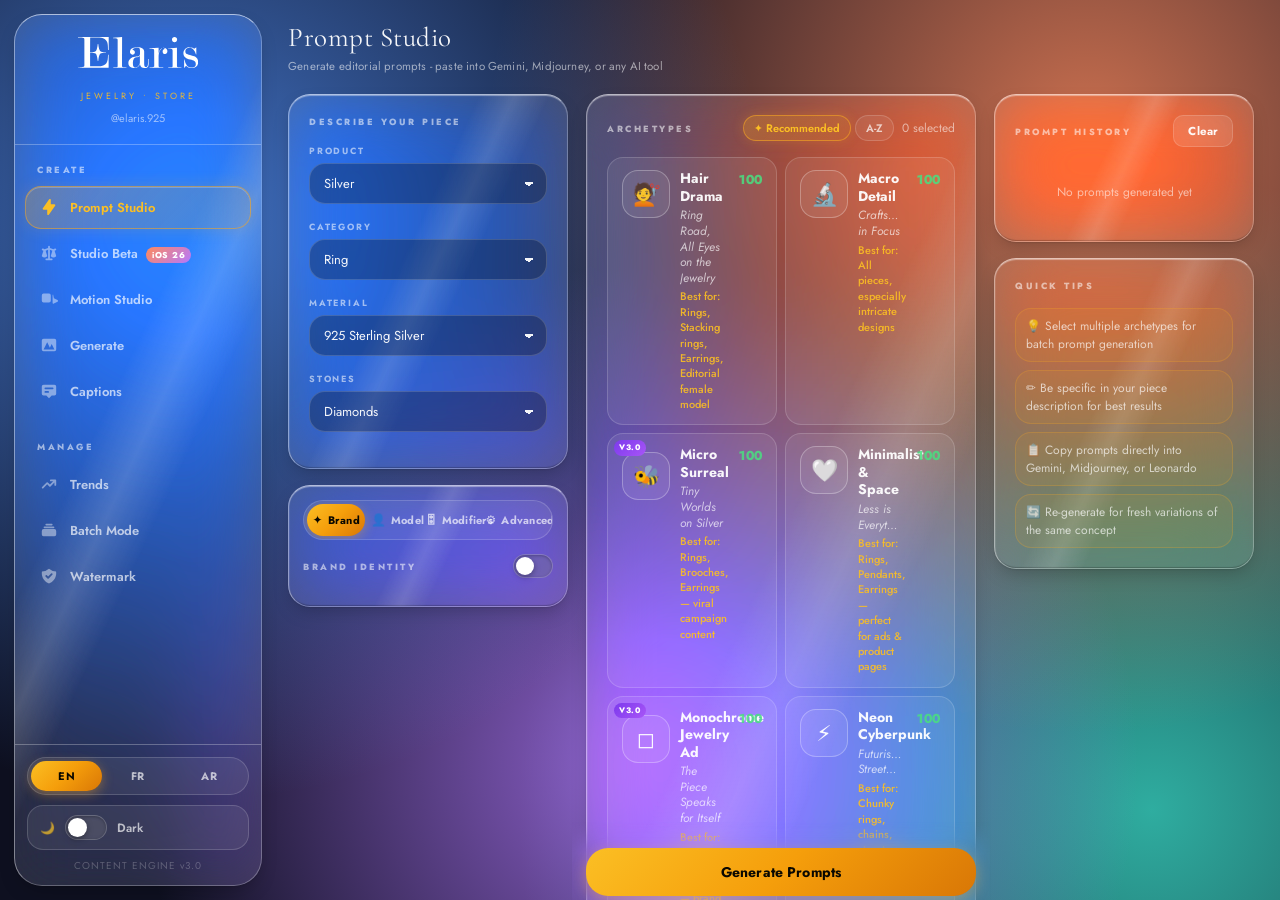
==== commit 8c088f10: "Restructure Prompt Studio for progressive disclosure The configurator was five stacked cards and ~18" ====
--- a/index.html
+++ b/index.html
@@ -17,7 +17,7 @@
     <link href="https://fonts.googleapis.com/css2?family=Cormorant+Garamond:ital,wght@0,300;0,400;0,500;1,300;1,400&family=Jost:wght@200;300;400;500&family=DM+Mono:wght@300;400&display=swap" rel="stylesheet">
     <link rel="stylesheet" href="css/styles.css?v=21">
     <link rel="stylesheet" href="css/beta.css?v=10">
-    <link rel="stylesheet" href="css/ios26.css?v=11">
+    <link rel="stylesheet" href="css/ios26.css?v=12">
     <link rel="stylesheet" href="css/rtl.css?v=1">
 </head>
 <body>
@@ -123,10 +123,10 @@
     <input type="file" id="file-input" accept="image/*" multiple style="display:none">
 
     <!-- ═══ Scripts ═══ -->
-    <script src="js/i18n.js?v=11"></script>
+    <script src="js/i18n.js?v=12"></script>
     <script src="js/captions.js?v=4"></script>
     <script src="js/export.js?v=3"></script>
-    <script src="js/prompt-studio.js?v=65"></script>
+    <script src="js/prompt-studio.js?v=66"></script>
     <script src="js/prompt-studio-beta.js?v=16"></script>
     <script src="js/motion-studio.js?v=1"></script>
     <script src="js/generate.js?v=4"></script>
--- a/css/ios26.css
+++ b/css/ios26.css
@@ -1519,3 +1519,120 @@
     }
     .page-container { padding: 70px 12px 28px; }
 }
+
+/* ══════════════════════════════════════════════════════════
+   20 · PROMPT STUDIO — PROGRESSIVE DISCLOSURE
+   The configurator's four secondary cards are moved into one
+   tabbed shell by PromptStudio._applyTabs(). Same segmented
+   pattern as Studio Beta's .psb-mod-tabs.
+   ══════════════════════════════════════════════════════════ */
+.ps-tabshell { padding: 14px; }
+
+.ps-tabbar {
+    display: flex;
+    gap: 3px;
+    padding: 3px;
+    margin-bottom: 14px;
+    background: var(--i26-chip-bg);
+    border: 1px solid var(--i26-chip-brd);
+    border-radius: 999px;
+    overflow-x: auto;
+    scrollbar-width: none;
+}
+.ps-tabbar::-webkit-scrollbar { display: none; }
+
+.ps-tab {
+    flex: 1 1 0;
+    min-width: 0;
+    display: flex;
+    align-items: center;
+    justify-content: center;
+    gap: 5px;
+    padding: 8px 10px;
+    border: none;
+    background: transparent;
+    border-radius: 999px;
+    color: var(--text-secondary);
+    font-family: inherit;
+    font-size: 11px;
+    font-weight: 700;
+    letter-spacing: 0.02em;
+    white-space: nowrap;
+    cursor: pointer;
+    transition: all var(--i26-ease);
+    -webkit-tap-highlight-color: transparent;
+}
+.ps-tab:hover:not(.active) {
+    color: var(--text-primary);
+    background: rgba(255,255,255,0.10);
+}
+[data-theme="light"] .ps-tab:hover:not(.active) { background: rgba(0,0,0,0.06); }
+.ps-tab.active {
+    background: var(--i26-gold-grad);
+    color: #0a0800;
+    box-shadow: 0 3px 12px rgba(245,166,35,0.38);
+}
+.ps-tab-ic { font-size: 12px; line-height: 1; }
+
+/* Panels carry no glass of their own — the shell is the surface. */
+.ps-tabpanel { animation: i26TabIn 0.34s var(--i26-spring); }
+.ps-tabpanel[hidden] { display: none !important; }
+.ps-tabpanel > .card-header { margin-bottom: 14px; }
+@keyframes i26TabIn {
+    from { opacity: 0; transform: translateY(6px); }
+    to   { opacity: 1; transform: translateY(0); }
+}
+
+/* Expand / collapse under the archetype grid */
+.ps-arch-more {
+    display: block;
+    width: 100%;
+    margin-top: 10px;
+    padding: 10px 16px;
+    border-radius: var(--radius-md);
+    background: var(--i26-chip-bg);
+    border: 1px solid var(--i26-chip-brd);
+    color: var(--text-secondary);
+    font-family: inherit;
+    font-size: 11.5px;
+    font-weight: 700;
+    letter-spacing: 0.02em;
+    cursor: pointer;
+    transition: all var(--i26-ease);
+    -webkit-tap-highlight-color: transparent;
+}
+.ps-arch-more:hover {
+    background: rgba(255,255,255,0.14);
+    border-color: rgba(245,166,35,0.42);
+    color: var(--text-primary);
+}
+[data-theme="light"] .ps-arch-more:hover { background: rgba(0,0,0,0.07); }
+
+/* Generate stays reachable instead of scrolling away below the grid. */
+.ps-generate-sticky {
+    position: sticky;
+    bottom: 0;
+    z-index: 7;
+    display: flex;
+    gap: 10px;
+    margin-top: 12px;
+    padding: 12px 0 4px;
+}
+.ps-generate-sticky::before {
+    content: '';
+    position: absolute;
+    inset: -14px -14px 0;
+    z-index: -1;
+    -webkit-backdrop-filter: blur(14px);
+            backdrop-filter: blur(14px);
+    -webkit-mask-image: linear-gradient(to top, #000 0%, #000 62%, transparent 100%);
+            mask-image: linear-gradient(to top, #000 0%, #000 62%, transparent 100%);
+    pointer-events: none;
+}
+
+@media (max-width: 768px) {
+    .ps-tabshell { padding: 12px; }
+    .ps-tab span:not(.ps-tab-ic) { display: none; }   /* icons only on phones */
+    .ps-tab { padding: 9px 6px; }
+    .ps-tab-ic { font-size: 15px; }
+}
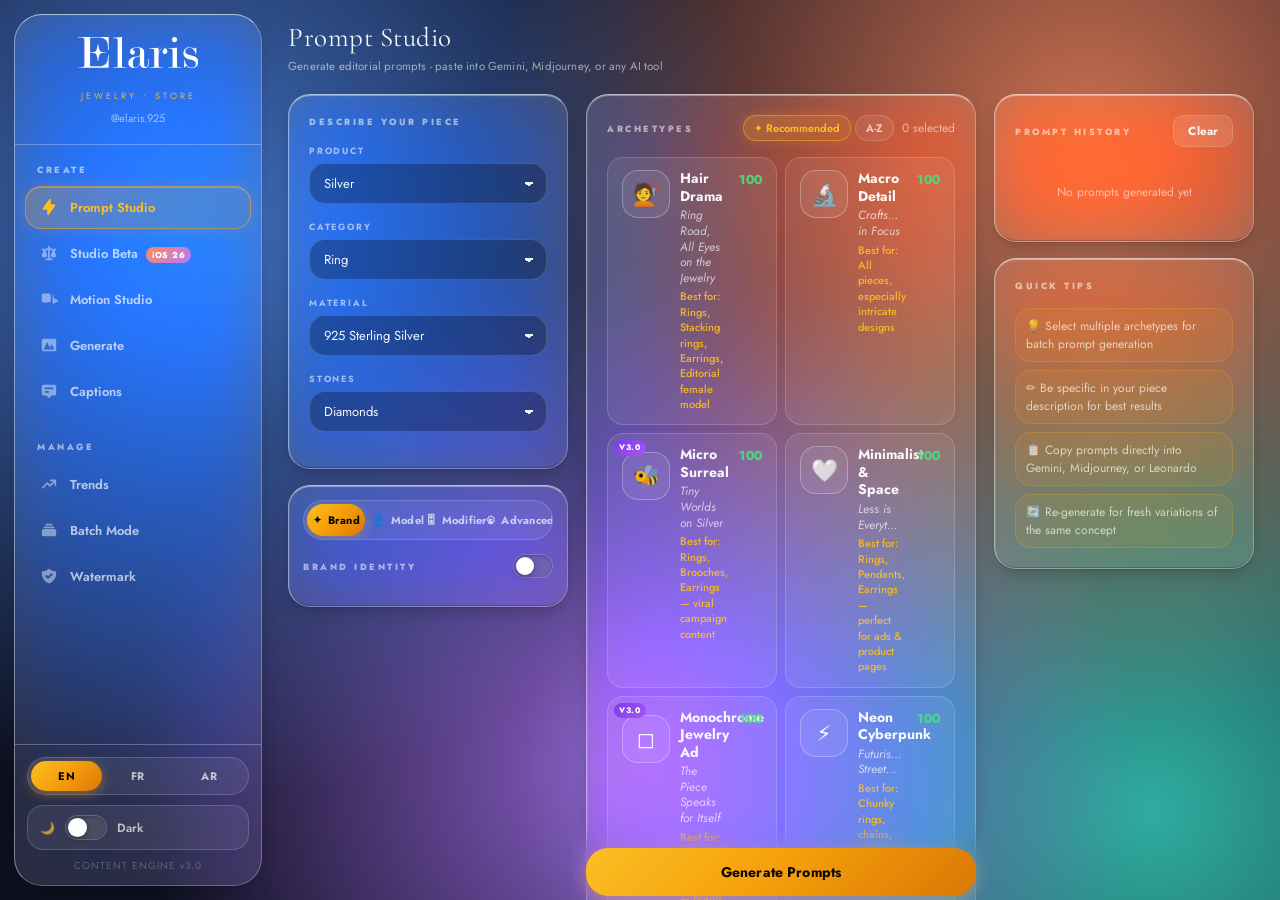
==== commit 1aa3b927: "Switch the diagonal sheen off app-wide Clarified: the "cheap lens" complaint was the fixed 115 degre" ====
--- a/index.html
+++ b/index.html
@@ -17,7 +17,7 @@
     <link href="https://fonts.googleapis.com/css2?family=Cormorant+Garamond:ital,wght@0,300;0,400;0,500;1,300;1,400&family=Jost:wght@200;300;400;500&family=DM+Mono:wght@300;400&display=swap" rel="stylesheet">
     <link rel="stylesheet" href="css/styles.css?v=21">
     <link rel="stylesheet" href="css/beta.css?v=10">
-    <link rel="stylesheet" href="css/ios26.css?v=12">
+    <link rel="stylesheet" href="css/ios26.css?v=13">
     <link rel="stylesheet" href="css/rtl.css?v=1">
 </head>
 <body>
--- a/css/ios26.css
+++ b/css/ios26.css
@@ -69,8 +69,18 @@
     /* ── Specular strength ──────────────────────────────────────────
        Deliberately near-threshold: the lens should be felt, not seen.
        Set either to 0 to switch that half of the effect off entirely. */
-    --i26-rim-alpha:  0.30;   /* pointer-facing edge highlight */
-    --i26-spec-alpha: 0.07;   /* tracked surface glow           */
+    --i26-rim-alpha:  0.00;   /* pointer-facing edge highlight */
+    --i26-spec-alpha: 0.00;   /* tracked surface glow           */
+
+    /* ── Diagonal sheen ─────────────────────────────────────────────
+       The fixed 115° white band that crossed every glass surface. It
+       read as a smear rather than a reflection — a real one tracks the
+       light source instead of sitting baked into the panel at a
+       constant angle. Switched off app-wide, Studio Beta included.
+       This is a multiplier, not an alpha: each surface keeps its own
+       relative strength, so setting this to 1 restores every sheen at
+       exactly its original value. */
+    --i26-sheen: 0;
 
     /* ── Gold accent ── */
     --i26-gold:      #f5a623;
@@ -154,8 +164,8 @@
                       inset 0 -1.5px 1px -0.5px rgba(0,0,0,0.07),
                       inset 1.5px 0 1px -1px rgba(255,255,255,0.70);
 
-    --i26-rim-alpha:  0.34;
-    --i26-spec-alpha: 0.16;
+    --i26-rim-alpha:  0.00;
+    --i26-spec-alpha: 0.00;
 
     --i26-field:     rgba(255,255,255,0.80);
     --i26-field-brd: rgba(0,0,0,0.14);
@@ -266,7 +276,7 @@
     background:
         radial-gradient(circle 260px at var(--i26-mx, 50%) var(--i26-my, 0%),
                         rgba(255,255,255,var(--i26-spec, 0)), transparent 62%),
-        linear-gradient(115deg, transparent 42%, rgba(255,255,255,0.16) 50%, transparent 58%);
+        linear-gradient(115deg, transparent 42%, rgba(255,255,255,calc(0.16 * var(--i26-sheen))) 50%, transparent 58%);
     pointer-events: none;
     z-index: 0;
     transition: --i26-spec 0.40s var(--i26-spring);
@@ -599,7 +609,7 @@
     background:
         radial-gradient(circle 200px at var(--i26-mx, 50%) var(--i26-my, 0%),
                         rgba(255,255,255,var(--i26-spec, 0)), transparent 55%),
-        linear-gradient(115deg, transparent 42%, rgba(255,255,255,0.14) 50%, transparent 58%);
+        linear-gradient(115deg, transparent 42%, rgba(255,255,255,calc(0.14 * var(--i26-sheen))) 50%, transparent 58%);
     pointer-events: none;
     z-index: 0;
     transition: --i26-spec 0.40s var(--i26-spring);
@@ -1636,3 +1646,28 @@
     .ps-tab { padding: 9px 6px; }
     .ps-tab-ic { font-size: 15px; }
 }
+
+/* ══════════════════════════════════════════════════════════
+   21 · DIAGONAL SHEEN — APP-WIDE OFF SWITCH
+   Studio Beta paints its own sheen on four surfaces. ios26.css
+   loads after beta.css, so these override the gradient without
+   editing beta.css itself — the .psb-* namespace stays its own.
+   Only the background layer is restated; the pseudo-elements'
+   geometry and stacking are left exactly as beta.css sets them.
+   Each keeps its original alpha, scaled by --i26-sheen.
+   ══════════════════════════════════════════════════════════ */
+.psb-panel::before {
+    background: linear-gradient(115deg, transparent 42%,
+                rgba(255,255,255,calc(0.16 * var(--i26-sheen))) 50%, transparent 58%);
+}
+.psb-arch-card::before {
+    background: linear-gradient(115deg, transparent 42%,
+                rgba(255,255,255,calc(0.12 * var(--i26-sheen))) 50%, transparent 58%);
+}
+.psb-output-card::before {
+    background: linear-gradient(115deg, transparent 42%,
+                rgba(255,255,255,calc(0.11 * var(--i26-sheen))) 50%, transparent 58%);
+}
+/* .psb-generate-btn::before is deliberately NOT included: that shimmer
+   sits on an opaque gold button, not on glass, so it reads as a button
+   highlight rather than the reflection being removed here. */
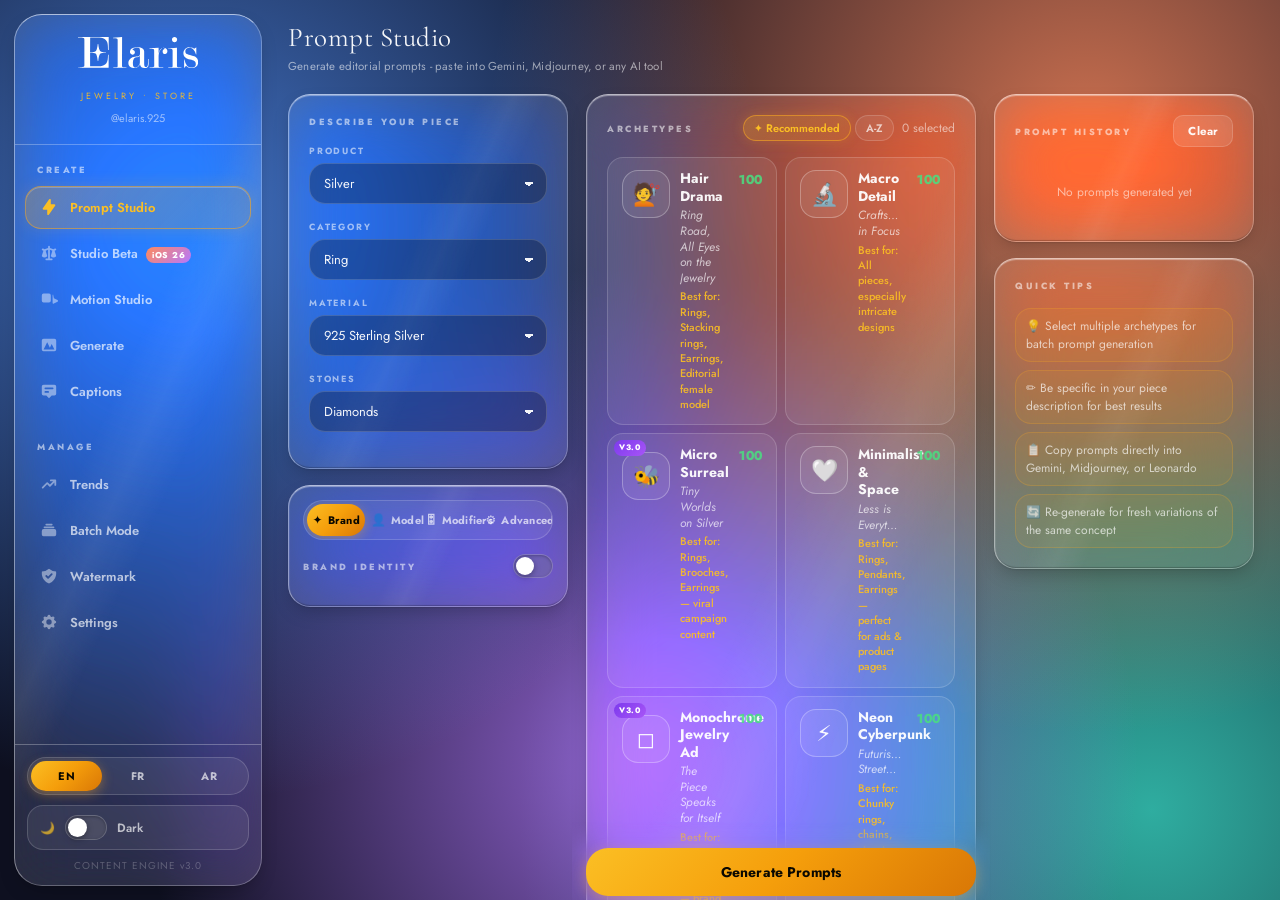
==== commit 59f0d448: "Restore the Beta cursor glow app-wide; add a Settings page The glow the user liked in Studio Beta is" ====
--- a/index.html
+++ b/index.html
@@ -17,7 +17,7 @@
     <link href="https://fonts.googleapis.com/css2?family=Cormorant+Garamond:ital,wght@0,300;0,400;0,500;1,300;1,400&family=Jost:wght@200;300;400;500&family=DM+Mono:wght@300;400&display=swap" rel="stylesheet">
     <link rel="stylesheet" href="css/styles.css?v=21">
     <link rel="stylesheet" href="css/beta.css?v=10">
-    <link rel="stylesheet" href="css/ios26.css?v=13">
+    <link rel="stylesheet" href="css/ios26.css?v=14">
     <link rel="stylesheet" href="css/rtl.css?v=1">
 </head>
 <body>
@@ -85,6 +85,10 @@
                 <svg class="nav-icon" viewBox="0 0 20 20" fill="currentColor"><path fill-rule="evenodd" d="M2.166 4.999A11.954 11.954 0 0010 1.944 11.954 11.954 0 0017.834 5c.11.65.166 1.32.166 2.001 0 5.225-3.34 9.67-8 11.317C5.34 16.67 2 12.225 2 7c0-.682.057-1.35.166-2.001zm11.541 3.708a1 1 0 00-1.414-1.414L9 10.586 7.707 9.293a1 1 0 00-1.414 1.414l2 2a1 1 0 001.414 0l4-4z" clip-rule="evenodd"/></svg>
                 <span data-i18n="nav_watermark">Watermark</span>
             </a>
+            <a href="#settings" class="nav-item" data-page="settings">
+                <svg class="nav-icon" viewBox="0 0 20 20" fill="currentColor"><path fill-rule="evenodd" d="M11.49 3.17c-.38-1.56-2.6-1.56-2.98 0a1.53 1.53 0 01-2.286.948c-1.372-.836-2.942.734-2.106 2.106.54.886.061 2.042-.947 2.287-1.561.379-1.561 2.6 0 2.978a1.53 1.53 0 01.947 2.287c-.836 1.372.734 2.942 2.106 2.106a1.53 1.53 0 012.287.947c.379 1.561 2.6 1.561 2.978 0a1.533 1.533 0 012.287-.947c1.372.836 2.942-.734 2.106-2.106a1.533 1.533 0 01.947-2.287c1.561-.379 1.561-2.6 0-2.978a1.532 1.532 0 01-.947-2.287c.836-1.372-.734-2.942-2.106-2.106a1.532 1.532 0 01-2.287-.947zM10 13a3 3 0 100-6 3 3 0 000 6z" clip-rule="evenodd"/></svg>
+                <span data-i18n="nav_settings">Settings</span>
+            </a>
         </div>
         </div>
 
@@ -123,7 +127,7 @@
     <input type="file" id="file-input" accept="image/*" multiple style="display:none">
 
     <!-- ═══ Scripts ═══ -->
-    <script src="js/i18n.js?v=12"></script>
+    <script src="js/i18n.js?v=13"></script>
     <script src="js/captions.js?v=4"></script>
     <script src="js/export.js?v=3"></script>
     <script src="js/prompt-studio.js?v=66"></script>
@@ -132,9 +136,10 @@
     <script src="js/generate.js?v=4"></script>
     <script src="js/watermark.js?v=3"></script>
     <script src="js/batch.js?v=1"></script>
-    <script src="js/app.js?v=7"></script>
+    <script src="js/app.js?v=9"></script>
 
     <!-- PWA: Service Worker Registration + Install Prompt -->
+    <script src="js/settings.js?v=1"></script>
     <script src="js/ios26.js?v=2"></script>
     <script src="js/pwa.js?v=1"></script>
 
--- a/css/ios26.css
+++ b/css/ios26.css
@@ -36,10 +36,11 @@
        same hues at 78% — the single knob to dial the backdrop up or
        down. Set all four to the solid hex above for Beta-identical
        intensity. */
-    --i26-mesh-blue:   rgba(79,142,245,0.78);
-    --i26-mesh-orange: rgba(255,138,92,0.78);
-    --i26-mesh-purple: rgba(180,120,255,0.78);
-    --i26-mesh-teal:   rgba(56,217,196,0.78);
+    --i26-mesh-alpha:  0.78;
+    --i26-mesh-blue:   rgba(79,142,245,var(--i26-mesh-alpha));
+    --i26-mesh-orange: rgba(255,138,92,var(--i26-mesh-alpha));
+    --i26-mesh-purple: rgba(180,120,255,var(--i26-mesh-alpha));
+    --i26-mesh-teal:   rgba(56,217,196,var(--i26-mesh-alpha));
 
     /* ── Glass material ── */
     --i26-tint:       rgba(255,255,255,0.12);
@@ -60,8 +61,9 @@
     --i26-shadow-sm:   0 1px 2px rgba(0,0,0,0.08), 0 4px 10px -4px rgba(0,0,0,0.18);
     --i26-shadow-lift: 0 2px 4px rgba(0,0,0,0.12), 0 14px 30px -8px rgba(0,0,0,0.32);
 
-    --i26-blur:       blur(32px) saturate(220%);
-    --i26-blur-sm:    blur(18px) saturate(180%);
+    --i26-blur-px:    32px;
+    --i26-blur:       blur(var(--i26-blur-px)) saturate(220%);
+    --i26-blur-sm:    blur(calc(var(--i26-blur-px) * 0.56)) saturate(180%);
     --i26-thickness:  inset 0 1.5px 1px -0.5px rgba(255,255,255,0.42),
                       inset 0 -1.5px 1px -0.5px rgba(0,0,0,0.22),
                       inset 1.5px 0 1px -1px rgba(255,255,255,0.18);
@@ -69,8 +71,8 @@
     /* ── Specular strength ──────────────────────────────────────────
        Deliberately near-threshold: the lens should be felt, not seen.
        Set either to 0 to switch that half of the effect off entirely. */
-    --i26-rim-alpha:  0.00;   /* pointer-facing edge highlight */
-    --i26-spec-alpha: 0.00;   /* tracked surface glow           */
+    --i26-rim-alpha:  0.90;   /* pointer-facing edge highlight */
+    --i26-spec-alpha: 0.20;   /* tracked surface glow           */
 
     /* ── Diagonal sheen ─────────────────────────────────────────────
        The fixed 115° white band that crossed every glass surface. It
@@ -80,7 +82,7 @@
        This is a multiplier, not an alpha: each surface keeps its own
        relative strength, so setting this to 1 restores every sheen at
        exactly its original value. */
-    --i26-sheen: 0;
+    --i26-sheen: 0.4;
 
     /* ── Gold accent ── */
     --i26-gold:      #f5a623;
@@ -164,8 +166,8 @@
                       inset 0 -1.5px 1px -0.5px rgba(0,0,0,0.07),
                       inset 1.5px 0 1px -1px rgba(255,255,255,0.70);
 
-    --i26-rim-alpha:  0.00;
-    --i26-spec-alpha: 0.00;
+    --i26-rim-alpha:  0.30;
+    --i26-spec-alpha: 0.07;
 
     --i26-field:     rgba(255,255,255,0.80);
     --i26-field-brd: rgba(0,0,0,0.14);
@@ -607,8 +609,8 @@
     inset: 0;
     border-radius: inherit;
     background:
-        radial-gradient(circle 200px at var(--i26-mx, 50%) var(--i26-my, 0%),
-                        rgba(255,255,255,var(--i26-spec, 0)), transparent 55%),
+        radial-gradient(circle 200px at var(--i26-mx, 50%) var(--i26-my, 20%),
+                        rgba(255,255,255,var(--i26-spec, 0)), transparent 60%),
         linear-gradient(115deg, transparent 42%, rgba(255,255,255,calc(0.14 * var(--i26-sheen))) 50%, transparent 58%);
     pointer-events: none;
     z-index: 0;
@@ -1671,3 +1673,59 @@
 /* .psb-generate-btn::before is deliberately NOT included: that shimmer
    sits on an opaque gold button, not on glass, so it reads as a button
    highlight rather than the reflection being removed here. */
+
+/* ══════════════════════════════════════════════════════════
+   22 · SETTINGS PAGE
+   ══════════════════════════════════════════════════════════ */
+.set-layout {
+    display: grid;
+    grid-template-columns: minmax(0, 1fr) 320px;
+    gap: 18px;
+    align-items: start;
+}
+.set-side { position: sticky; top: 8px; }
+
+.set-row { padding: 14px 0; border-bottom: 1px solid var(--i26-brd); }
+.set-row:last-child { border-bottom: none; padding-bottom: 4px; }
+.set-row-head {
+    display: flex;
+    align-items: baseline;
+    justify-content: space-between;
+    gap: 12px;
+    margin-bottom: 10px;
+}
+.set-label {
+    font-size: 13px;
+    font-weight: 600;
+    color: var(--text-primary);
+}
+.set-value {
+    font-family: var(--font-mono);
+    font-size: 12px;
+    font-weight: 600;
+    color: var(--i26-gold-soft);
+    font-variant-numeric: tabular-nums;
+    flex-shrink: 0;
+}
+[data-theme="light"] .set-value { color: #b45309; }
+.set-hint {
+    margin-top: 8px;
+    font-size: 11.5px;
+    line-height: 1.5;
+    color: var(--text-muted);
+}
+.set-slider { display: block; width: 100%; }
+
+.set-swatch { display: flex; gap: 8px; flex-wrap: wrap; }
+.set-divider {
+    border: none;
+    height: 1px;
+    background: var(--i26-brd);
+    margin: 16px 0;
+}
+.set-reset { width: 100%; justify-content: center; }
+
+@media (max-width: 1024px) {
+    .set-layout { grid-template-columns: 1fr; }
+    .set-side { position: static; }
+}
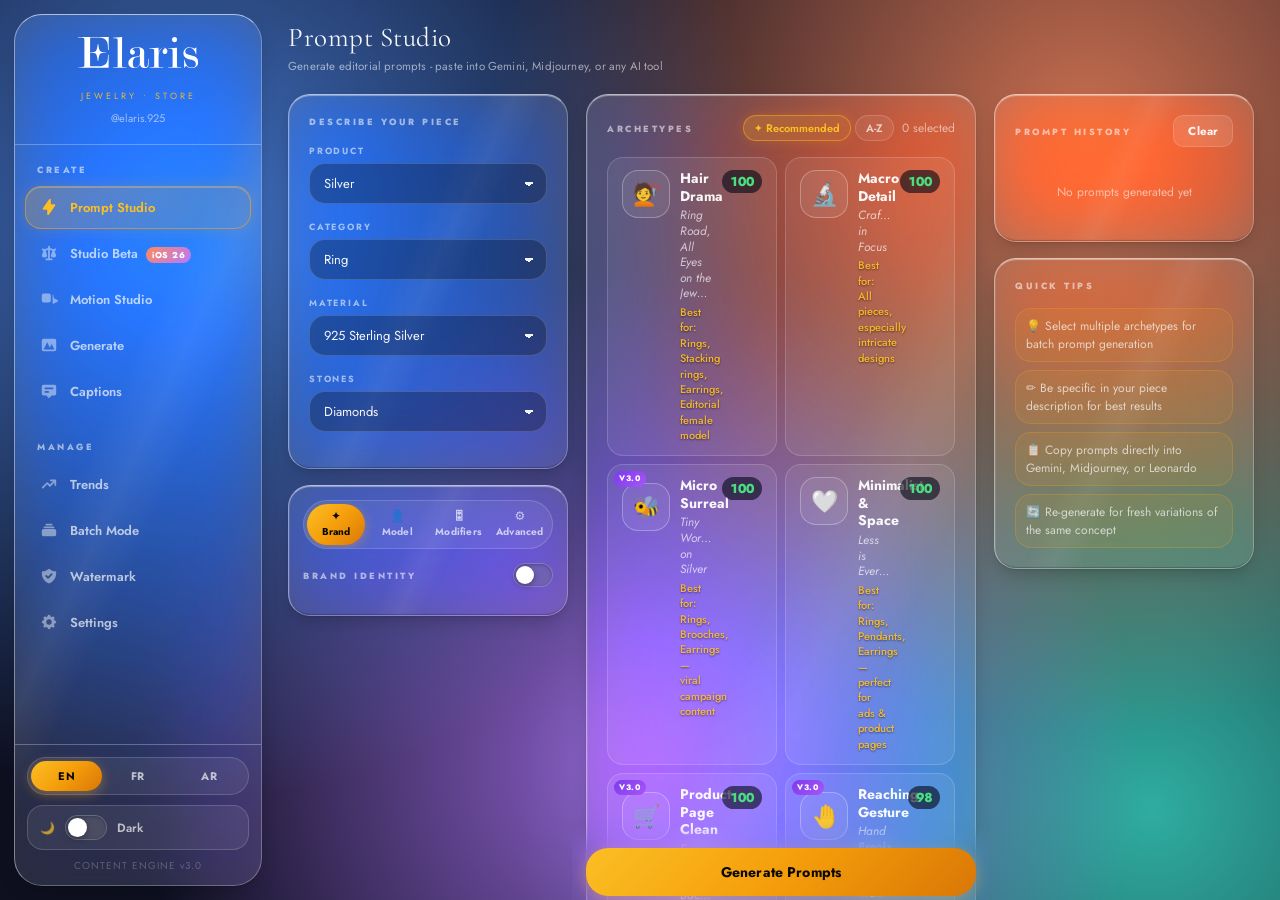
==== commit b68cacf8: "Fix silent failures across the app (audit bug-fix pass) Every issue below was reproduced in headless" ====
--- a/index.html
+++ b/index.html
@@ -17,7 +17,7 @@
     <link href="https://fonts.googleapis.com/css2?family=Cormorant+Garamond:ital,wght@0,300;0,400;0,500;1,300;1,400&family=Jost:wght@200;300;400;500&family=DM+Mono:wght@300;400&display=swap" rel="stylesheet">
     <link rel="stylesheet" href="css/styles.css?v=21">
     <link rel="stylesheet" href="css/beta.css?v=10">
-    <link rel="stylesheet" href="css/ios26.css?v=14">
+    <link rel="stylesheet" href="css/ios26.css?v=15">
     <link rel="stylesheet" href="css/rtl.css?v=1">
 </head>
 <body>
@@ -127,16 +127,18 @@
     <input type="file" id="file-input" accept="image/*" multiple style="display:none">
 
     <!-- ═══ Scripts ═══ -->
-    <script src="js/i18n.js?v=13"></script>
-    <script src="js/captions.js?v=4"></script>
+    <script src="js/i18n.js?v=14"></script>
+    <script src="js/captions.js?v=5"></script>
     <script src="js/export.js?v=3"></script>
-    <script src="js/prompt-studio.js?v=66"></script>
-    <script src="js/prompt-studio-beta.js?v=16"></script>
-    <script src="js/motion-studio.js?v=1"></script>
-    <script src="js/generate.js?v=4"></script>
-    <script src="js/watermark.js?v=3"></script>
-    <script src="js/batch.js?v=1"></script>
-    <script src="js/app.js?v=9"></script>
+    <script src="js/prompt-studio.js?v=67"></script>
+    <script src="js/prompt-studio-beta.js?v=17"></script>
+    <script src="js/motion-studio.js?v=2"></script>
+    <script src="js/generate.js?v=5"></script>
+    <script src="js/watermark.js?v=4"></script>
+    <script src="js/canvas-engine.js?v=2"></script>
+    <script src="js/templates.js?v=1"></script>
+    <script src="js/batch.js?v=2"></script>
+    <script src="js/app.js?v=10"></script>
 
     <!-- PWA: Service Worker Registration + Install Prompt -->
     <script src="js/settings.js?v=1"></script>
--- a/css/ios26.css
+++ b/css/ios26.css
@@ -1553,20 +1553,23 @@
 }
 .ps-tabbar::-webkit-scrollbar { display: none; }
 
+/* Icon above label: four side-by-side labels didn't fit the ~300px column
+   ("Modifiers" ran into "Advanced"), and phones had to drop the labels. */
 .ps-tab {
     flex: 1 1 0;
     min-width: 0;
     display: flex;
+    flex-direction: column;
     align-items: center;
     justify-content: center;
-    gap: 5px;
-    padding: 8px 10px;
+    gap: 2px;
+    padding: 6px 4px;
     border: none;
     background: transparent;
     border-radius: 999px;
     color: var(--text-secondary);
     font-family: inherit;
-    font-size: 11px;
+    font-size: 10px;
     font-weight: 700;
     letter-spacing: 0.02em;
     white-space: nowrap;
@@ -1574,6 +1577,7 @@
     transition: all var(--i26-ease);
     -webkit-tap-highlight-color: transparent;
 }
+.ps-tab > span:not(.ps-tab-ic) { max-width: 100%; overflow: hidden; text-overflow: ellipsis; }
 .ps-tab:hover:not(.active) {
     color: var(--text-primary);
     background: rgba(255,255,255,0.10);
@@ -1644,8 +1648,7 @@
 
 @media (max-width: 768px) {
     .ps-tabshell { padding: 12px; }
-    .ps-tab span:not(.ps-tab-ic) { display: none; }   /* icons only on phones */
-    .ps-tab { padding: 9px 6px; }
+    .ps-tab { padding: 7px 4px; }
     .ps-tab-ic { font-size: 15px; }
 }
 
@@ -1729,3 +1732,30 @@
     .set-layout { grid-template-columns: 1fr; }
     .set-side { position: static; }
 }
+
+/* ══════════════════════════════════════════════════════════
+   23 · CONTRAST — COLOURED SCORES & SMALL LABELS ON THE MESH
+   Match scores are coloured inline by their value (green / gold /
+   red), so neither theme's class colour applies and bright text
+   washed out on orange, teal and lavender glass. They now sit on
+   a dark pill, which keeps their colour meaning in both themes.
+   ══════════════════════════════════════════════════════════ */
+.ps-arch-score,
+.psb-arch-score-badge,
+.psb-guide-stat-value[style*="color"] {
+    background: rgba(8, 10, 24, 0.62);
+    border-color: rgba(255, 255, 255, 0.10);
+    padding: 2px 8px;
+    border-radius: 999px;
+    opacity: 1;
+}
+.psb-arch-score-badge { display: inline-block; }
+.ps-arch-score { min-width: 0; text-align: center; align-self: flex-start; }
+
+/* Section labels and "Best for" lines are small text straight on the mesh. */
+:root:not([data-theme="light"]) .psb-guide-section-label {
+    color: #ddd6fe;
+    opacity: 1;
+    text-shadow: 0 1px 2px rgba(0, 0, 0, 0.45);
+}
+:root:not([data-theme="light"]) .ps-arch-bestfor { text-shadow: 0 1px 2px rgba(0, 0, 0, 0.55); }
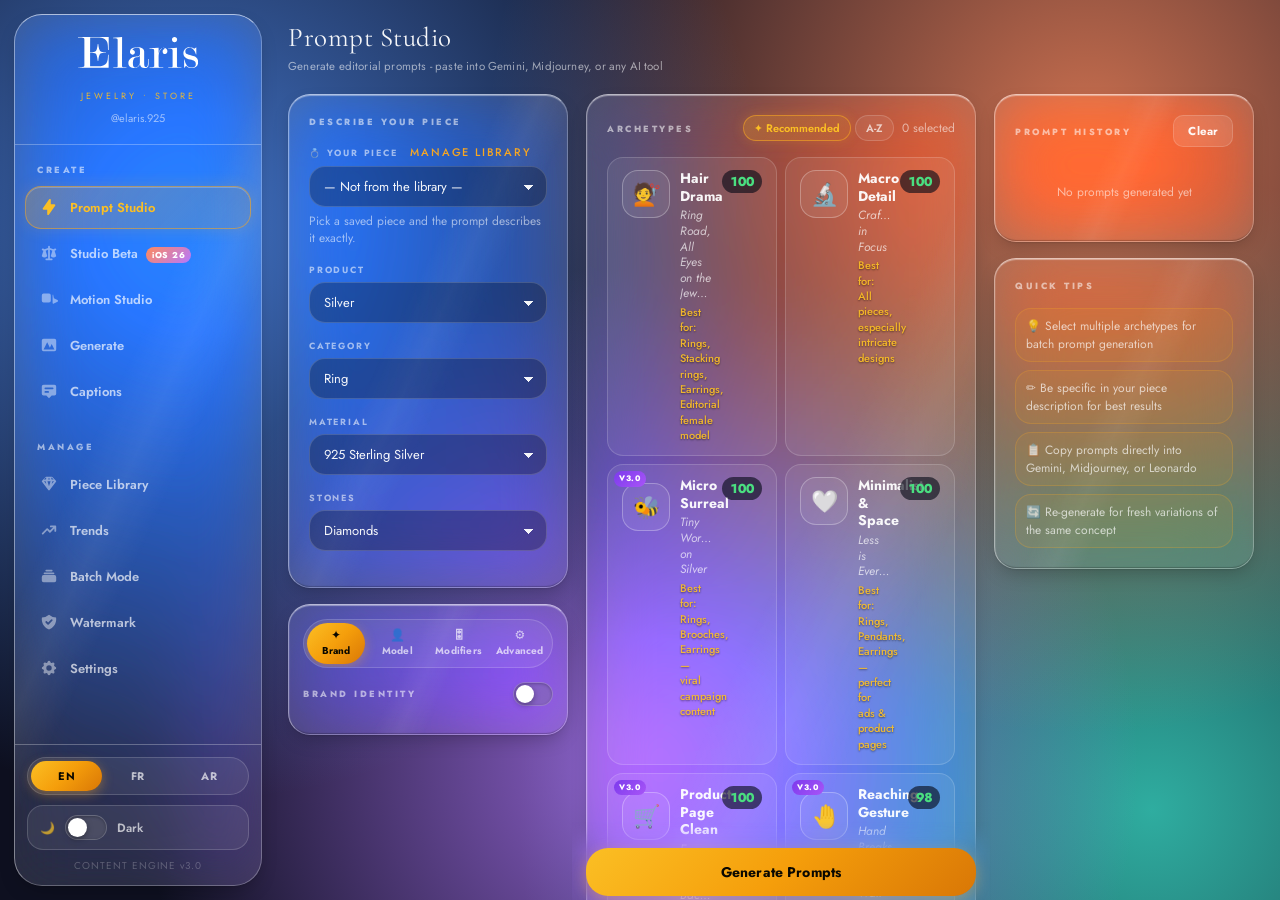
==== commit 1dca11c1: "Prompt Engine v2, Piece Library, and Generate with the piece's photos Prompt Engine v2 (prompt-studi" ====
--- a/index.html
+++ b/index.html
@@ -15,8 +15,8 @@
     <link rel="preconnect" href="https://fonts.googleapis.com">
     <link rel="preconnect" href="https://fonts.gstatic.com" crossorigin>
     <link href="https://fonts.googleapis.com/css2?family=Cormorant+Garamond:ital,wght@0,300;0,400;0,500;1,300;1,400&family=Jost:wght@200;300;400;500&family=DM+Mono:wght@300;400&display=swap" rel="stylesheet">
-    <link rel="stylesheet" href="css/styles.css?v=21">
-    <link rel="stylesheet" href="css/beta.css?v=10">
+    <link rel="stylesheet" href="css/styles.css?v=22">
+    <link rel="stylesheet" href="css/beta.css?v=11">
     <link rel="stylesheet" href="css/ios26.css?v=15">
     <link rel="stylesheet" href="css/rtl.css?v=1">
 </head>
@@ -73,6 +73,10 @@
 
         <div class="nav-section">
             <span class="nav-section-label" data-i18n="nav_manage">Manage</span>
+            <a href="#pieces" class="nav-item" data-page="pieces">
+                <svg class="nav-icon" viewBox="0 0 20 20" fill="currentColor"><path fill-rule="evenodd" d="M6.3 2.2A1 1 0 017 2h6a1 1 0 01.7.3l4 4a1 1 0 01.08 1.32l-7 9a1 1 0 01-1.58 0l-7-9A1 1 0 012.3 6.3l4-4zM4.49 7l2.44 3.13L6.22 7H4.49zm3.78 0l1.73 5.4L11.73 7H8.27zm5.51 0l-.71 3.13L15.51 7h-1.73zm1.4-2l-2-2h-.9l.67 2h2.23zm-4.33 0l-.67-2H9.82l-.67 2h2.3zm-4.37 0l.67-2h-.9l-2 2h2.23z" clip-rule="evenodd"/></svg>
+                <span data-i18n="nav_pieces" data-i18n-en="Piece Library">Piece Library</span>
+            </a>
             <a href="#trends" class="nav-item" data-page="trends">
                 <svg class="nav-icon" viewBox="0 0 20 20" fill="currentColor"><path fill-rule="evenodd" d="M12 7a1 1 0 110-2h5a1 1 0 011 1v5a1 1 0 11-2 0V8.414l-4.293 4.293a1 1 0 01-1.414 0L8 10.414l-4.293 4.293a1 1 0 01-1.414-1.414l5-5a1 1 0 011.414 0L11 10.586 14.586 7H12z" clip-rule="evenodd"/></svg>
                 <span data-i18n="nav_trends">Trends</span>
@@ -127,18 +131,19 @@
     <input type="file" id="file-input" accept="image/*" multiple style="display:none">
 
     <!-- ═══ Scripts ═══ -->
-    <script src="js/i18n.js?v=14"></script>
+    <script src="js/i18n.js?v=15"></script>
     <script src="js/captions.js?v=5"></script>
     <script src="js/export.js?v=3"></script>
-    <script src="js/prompt-studio.js?v=67"></script>
-    <script src="js/prompt-studio-beta.js?v=17"></script>
+    <script src="js/pieces.js?v=1"></script>
+    <script src="js/prompt-studio.js?v=68"></script>
+    <script src="js/prompt-studio-beta.js?v=18"></script>
     <script src="js/motion-studio.js?v=2"></script>
-    <script src="js/generate.js?v=5"></script>
+    <script src="js/generate.js?v=6"></script>
     <script src="js/watermark.js?v=4"></script>
     <script src="js/canvas-engine.js?v=2"></script>
     <script src="js/templates.js?v=1"></script>
     <script src="js/batch.js?v=2"></script>
-    <script src="js/app.js?v=10"></script>
+    <script src="js/app.js?v=11"></script>
 
     <!-- PWA: Service Worker Registration + Install Prompt -->
     <script src="js/settings.js?v=1"></script>
--- a/css/styles.css
+++ b/css/styles.css
@@ -2557,3 +2557,53 @@
     box-shadow: 0 2px 8px rgba(180,83,9,0.35);
 }
 .ps-label-hint { font-size: 10px; font-weight: 400; color: var(--text-muted); margin-left: 6px; opacity: 0.75; }
+
+/* ── Prompt Engine v2: format picker + notes under a prompt ─────── */
+.pe-target-card { margin-top: 16px; padding: 14px 16px; }
+/* four actions per prompt: let them wrap under the title in the narrow centre column */
+.ps-prompt-header { flex-wrap: wrap; }
+.ps-prompt-actions { flex-wrap: wrap; }
+.pe-notes { display: flex; flex-wrap: wrap; gap: 6px; padding: 0 14px 12px; }
+.pe-note {
+    display: inline-flex; align-items: center; gap: 4px;
+    font-size: 11px; line-height: 1.35; padding: 4px 8px; border-radius: 6px;
+    border: 1px solid var(--border); color: var(--text-secondary); background: var(--bg-secondary);
+}
+.pe-note-warn { color: #b45309; background: rgba(245, 158, 11, 0.10); border-color: rgba(245, 158, 11, 0.35); }
+[data-theme="dark"] .pe-note-warn, :root:not([data-theme]) .pe-note-warn { color: #fbbf24; }
+
+/* ── Piece Library ───────────────────────────────────────────── */
+.pc-toolbar { display: flex; align-items: center; gap: 12px; margin-bottom: 16px; flex-wrap: wrap; }
+.pc-grid { display: grid; grid-template-columns: repeat(auto-fill, minmax(240px, 1fr)); gap: 16px; }
+.pc-card { display: flex; flex-direction: column; padding: 0; overflow: hidden; }
+.pc-photo { position: relative; aspect-ratio: 4 / 5; background: var(--bg-tertiary); display: flex; align-items: center; justify-content: center; }
+.pc-photo img { width: 100%; height: 100%; object-fit: cover; }
+.pc-photo-empty { font-size: 40px; opacity: 0.4; }
+.pc-photo-count { position: absolute; right: 8px; bottom: 8px; font-size: 11px; font-weight: 600; padding: 2px 8px; border-radius: 999px; background: rgba(0, 0, 0, 0.6); color: #fff; }
+.pc-body { padding: 12px 14px 4px; }
+.pc-name { font-weight: 600; font-size: 15px; color: var(--text-primary); }
+.pc-meta { font-size: 12px; color: var(--text-muted); margin-top: 2px; }
+.pc-notes { font-size: 12px; line-height: 1.45; color: var(--text-secondary); margin-top: 6px; display: -webkit-box; -webkit-line-clamp: 3; -webkit-box-orient: vertical; overflow: hidden; }
+.pc-actions { display: flex; flex-wrap: wrap; gap: 6px; padding: 10px 14px 14px; margin-top: auto; }
+.pc-actions .btn { flex: 1 1 auto; justify-content: center; }
+.pc-tools { position: absolute; top: 8px; right: 8px; display: flex; gap: 6px; }
+[dir="rtl"] .pc-tools { right: auto; left: 8px; }
+.pc-tool { width: 32px; height: 32px; border-radius: 50%; border: none; background: rgba(0, 0, 0, 0.55); color: #fff; font-size: 14px; cursor: pointer; display: flex; align-items: center; justify-content: center; }
+.pc-tool:hover { background: rgba(0, 0, 0, 0.75); }
+.pc-empty { grid-column: 1 / -1; }
+.pc-form { margin-bottom: 20px; }
+.pc-form-grid { display: grid; grid-template-columns: repeat(auto-fit, minmax(200px, 1fr)); gap: 0 16px; }
+.pc-form-actions { display: flex; justify-content: flex-end; gap: 8px; }
+.pc-photo-row, .gen-ref-row { display: flex; flex-wrap: wrap; gap: 8px; }
+.gen-ref-row:not(:empty) { margin-top: 8px; }
+.pc-photo-thumb { position: relative; width: 84px; height: 84px; border-radius: var(--radius-md, 10px); overflow: hidden; border: 1px solid var(--border); }
+.pc-photo-thumb img { width: 100%; height: 100%; object-fit: cover; }
+.pc-photo-remove { position: absolute; top: 4px; right: 4px; width: 22px; height: 22px; border-radius: 50%; border: none; background: rgba(0, 0, 0, 0.65); color: #fff; font-size: 11px; cursor: pointer; }
+.pc-photo-add { width: 84px; height: 84px; border-radius: var(--radius-md, 10px); border: 1px dashed var(--border); background: transparent; color: var(--text-muted); font-size: 20px; cursor: pointer; display: flex; flex-direction: column; align-items: center; justify-content: center; gap: 2px; }
+.pc-photo-add span { font-size: 10px; }
+.pc-photo-add:hover { border-color: var(--accent); color: var(--accent); }
+.pc-manage-link { font-size: 11px; font-weight: 500; margin-left: 8px; color: var(--accent); text-decoration: none; }
+.pc-manage-link:hover { text-decoration: underline; }
+.gen-ref-thumb { width: 64px; height: 64px; padding: 0; border-radius: 8px; overflow: hidden; border: 2px solid transparent; opacity: 0.45; cursor: pointer; background: none; }
+.gen-ref-thumb.on { border-color: var(--accent); opacity: 1; }
+.gen-ref-thumb img { width: 100%; height: 100%; object-fit: cover; display: block; }
--- a/css/beta.css
+++ b/css/beta.css
@@ -1853,3 +1853,7 @@
   border: 1px solid rgba(245,166,35,0.3);
 }
 .psb-trend-armed b { color: var(--psb-gold); }
+
+/* ── Prompt Engine v2: "Write the prompt for" row + notes ─────── */
+.psb-target-row { margin: 4px 0 12px; }
+#psb-output-notes .pe-notes { padding: 10px 0 0; }
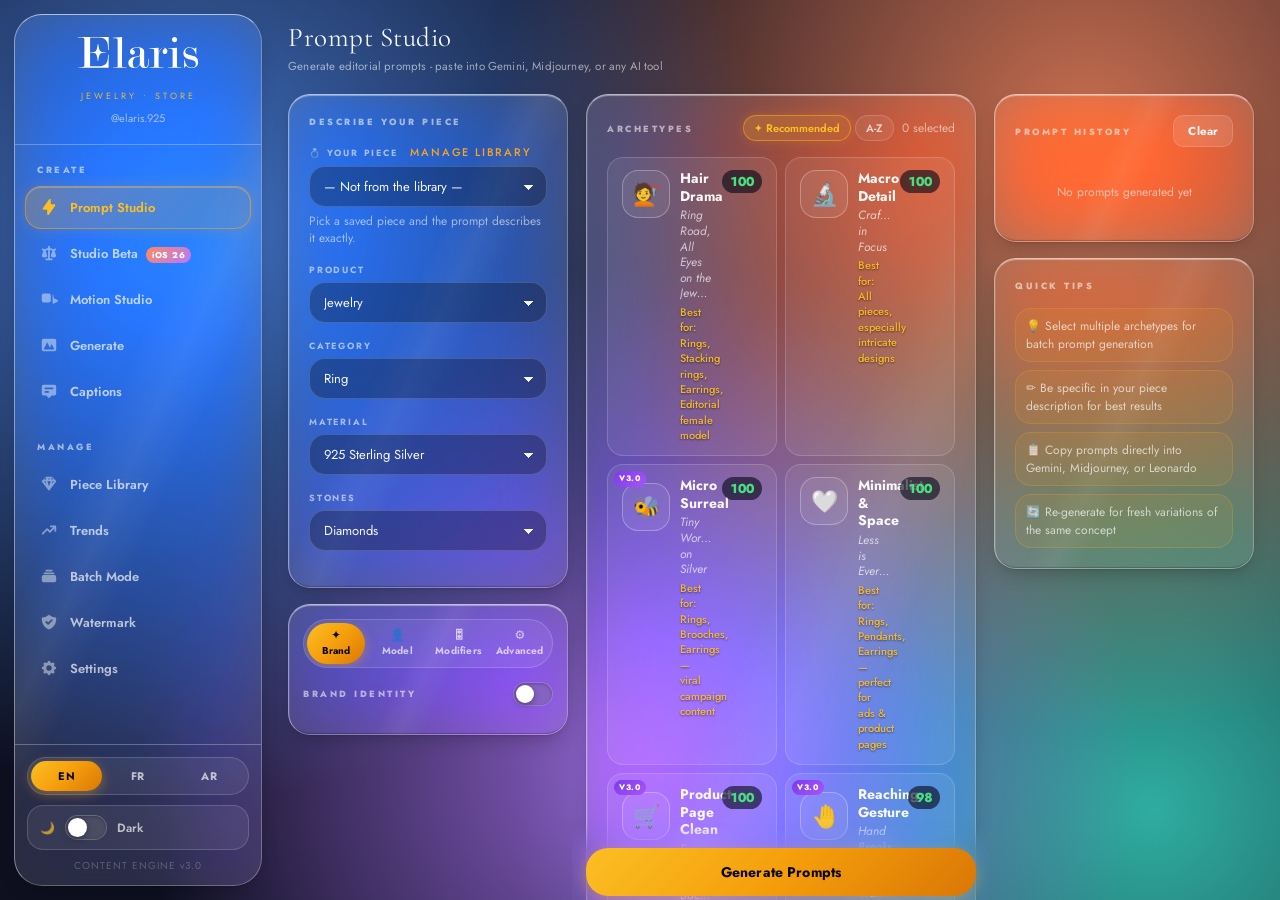
==== commit 86e89456: "Classic-only prompts with contradiction checks, and gold metals Prompt format - Remove the "Write th" ====
--- a/index.html
+++ b/index.html
@@ -15,8 +15,8 @@
     <link rel="preconnect" href="https://fonts.googleapis.com">
     <link rel="preconnect" href="https://fonts.gstatic.com" crossorigin>
     <link href="https://fonts.googleapis.com/css2?family=Cormorant+Garamond:ital,wght@0,300;0,400;0,500;1,300;1,400&family=Jost:wght@200;300;400;500&family=DM+Mono:wght@300;400&display=swap" rel="stylesheet">
-    <link rel="stylesheet" href="css/styles.css?v=22">
-    <link rel="stylesheet" href="css/beta.css?v=11">
+    <link rel="stylesheet" href="css/styles.css?v=23">
+    <link rel="stylesheet" href="css/beta.css?v=12">
     <link rel="stylesheet" href="css/ios26.css?v=15">
     <link rel="stylesheet" href="css/rtl.css?v=1">
 </head>
@@ -131,19 +131,19 @@
     <input type="file" id="file-input" accept="image/*" multiple style="display:none">
 
     <!-- ═══ Scripts ═══ -->
-    <script src="js/i18n.js?v=15"></script>
-    <script src="js/captions.js?v=5"></script>
+    <script src="js/i18n.js?v=16"></script>
+    <script src="js/captions.js?v=6"></script>
     <script src="js/export.js?v=3"></script>
-    <script src="js/pieces.js?v=1"></script>
-    <script src="js/prompt-studio.js?v=68"></script>
-    <script src="js/prompt-studio-beta.js?v=18"></script>
-    <script src="js/motion-studio.js?v=2"></script>
-    <script src="js/generate.js?v=6"></script>
+    <script src="js/pieces.js?v=2"></script>
+    <script src="js/prompt-studio.js?v=69"></script>
+    <script src="js/prompt-studio-beta.js?v=19"></script>
+    <script src="js/motion-studio.js?v=3"></script>
+    <script src="js/generate.js?v=7"></script>
     <script src="js/watermark.js?v=4"></script>
     <script src="js/canvas-engine.js?v=2"></script>
     <script src="js/templates.js?v=1"></script>
     <script src="js/batch.js?v=2"></script>
-    <script src="js/app.js?v=11"></script>
+    <script src="js/app.js?v=12"></script>
 
     <!-- PWA: Service Worker Registration + Install Prompt -->
     <script src="js/settings.js?v=1"></script>
--- a/css/styles.css
+++ b/css/styles.css
@@ -2558,8 +2558,7 @@
 }
 .ps-label-hint { font-size: 10px; font-weight: 400; color: var(--text-muted); margin-left: 6px; opacity: 0.75; }
 
-/* ── Prompt Engine v2: format picker + notes under a prompt ─────── */
-.pe-target-card { margin-top: 16px; padding: 14px 16px; }
+/* ── Prompt engine: notes under a prompt ─────── */
 /* four actions per prompt: let them wrap under the title in the narrow centre column */
 .ps-prompt-header { flex-wrap: wrap; }
 .ps-prompt-actions { flex-wrap: wrap; }
--- a/css/beta.css
+++ b/css/beta.css
@@ -1854,6 +1854,5 @@
 }
 .psb-trend-armed b { color: var(--psb-gold); }
 
-/* ── Prompt Engine v2: "Write the prompt for" row + notes ─────── */
-.psb-target-row { margin: 4px 0 12px; }
+/* ── Prompt engine: notes under the compiled prompt ─────── */
 #psb-output-notes .pe-notes { padding: 10px 0 0; }
